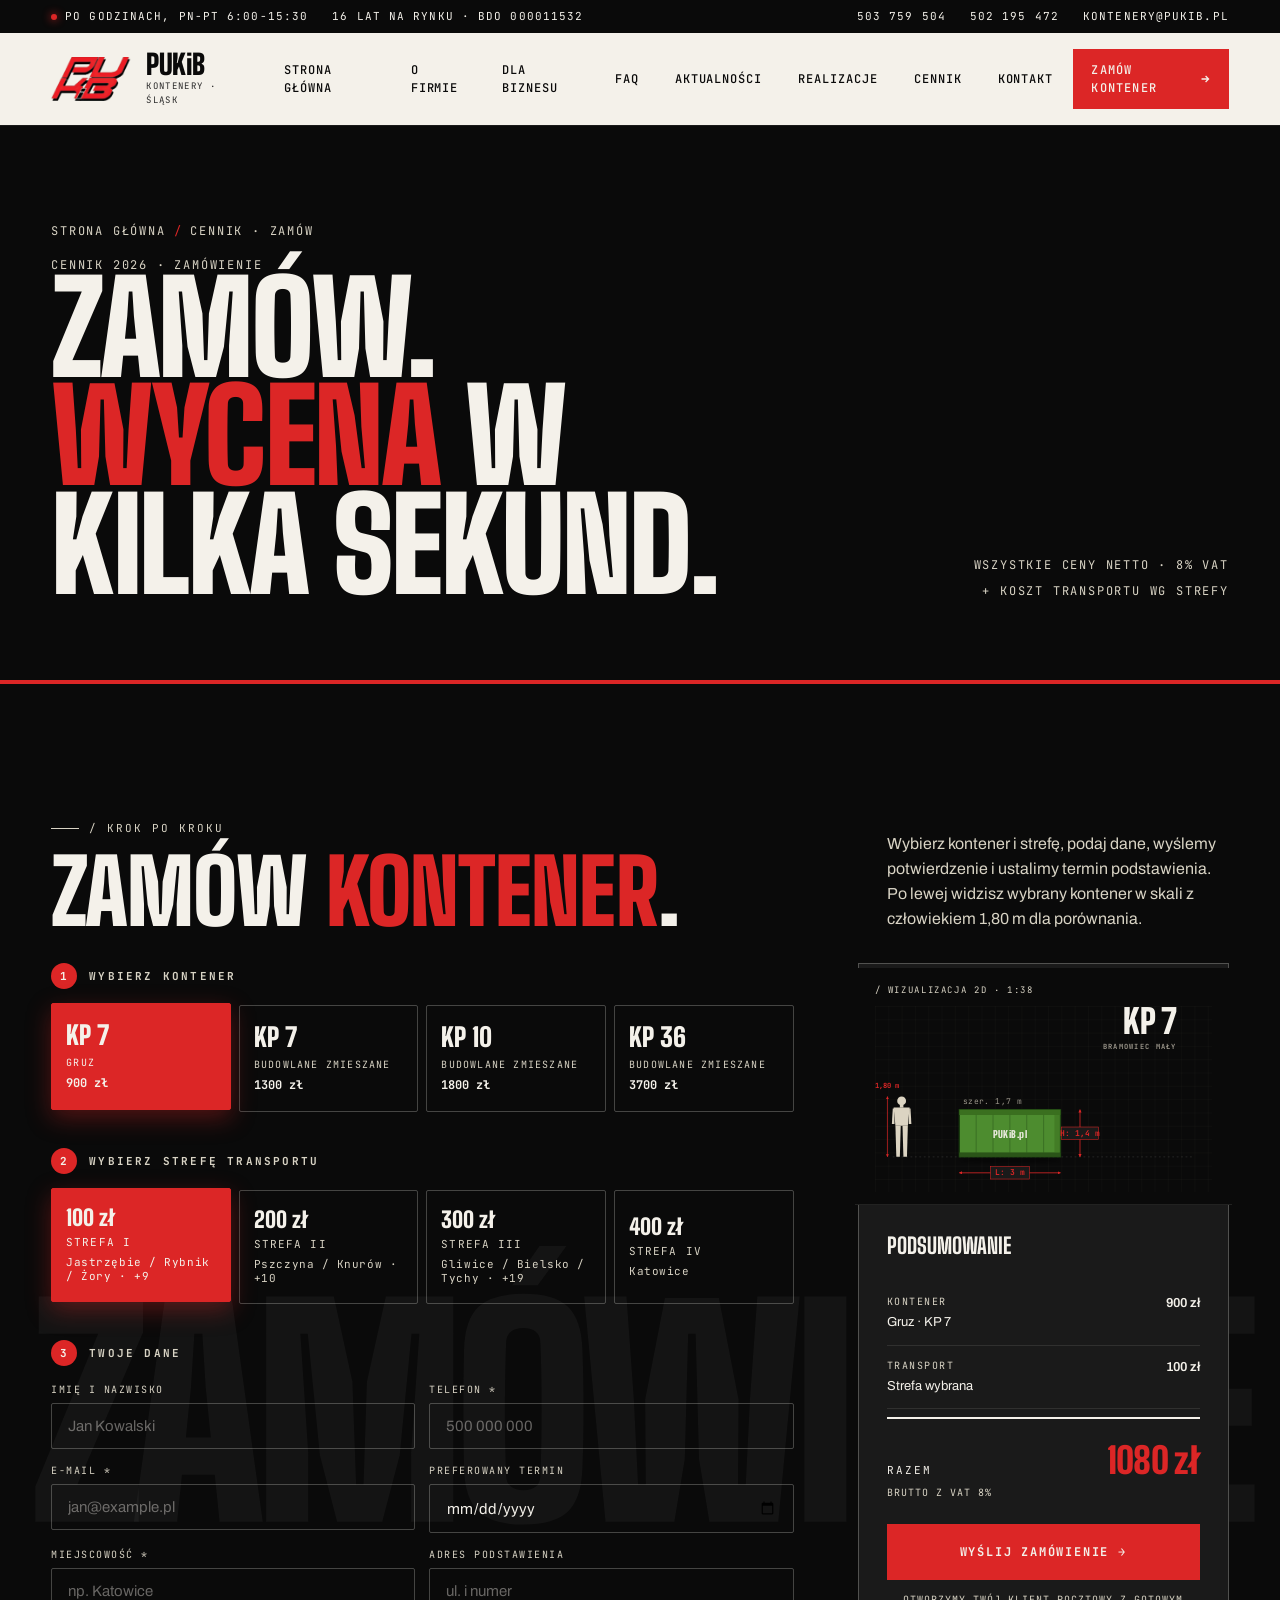
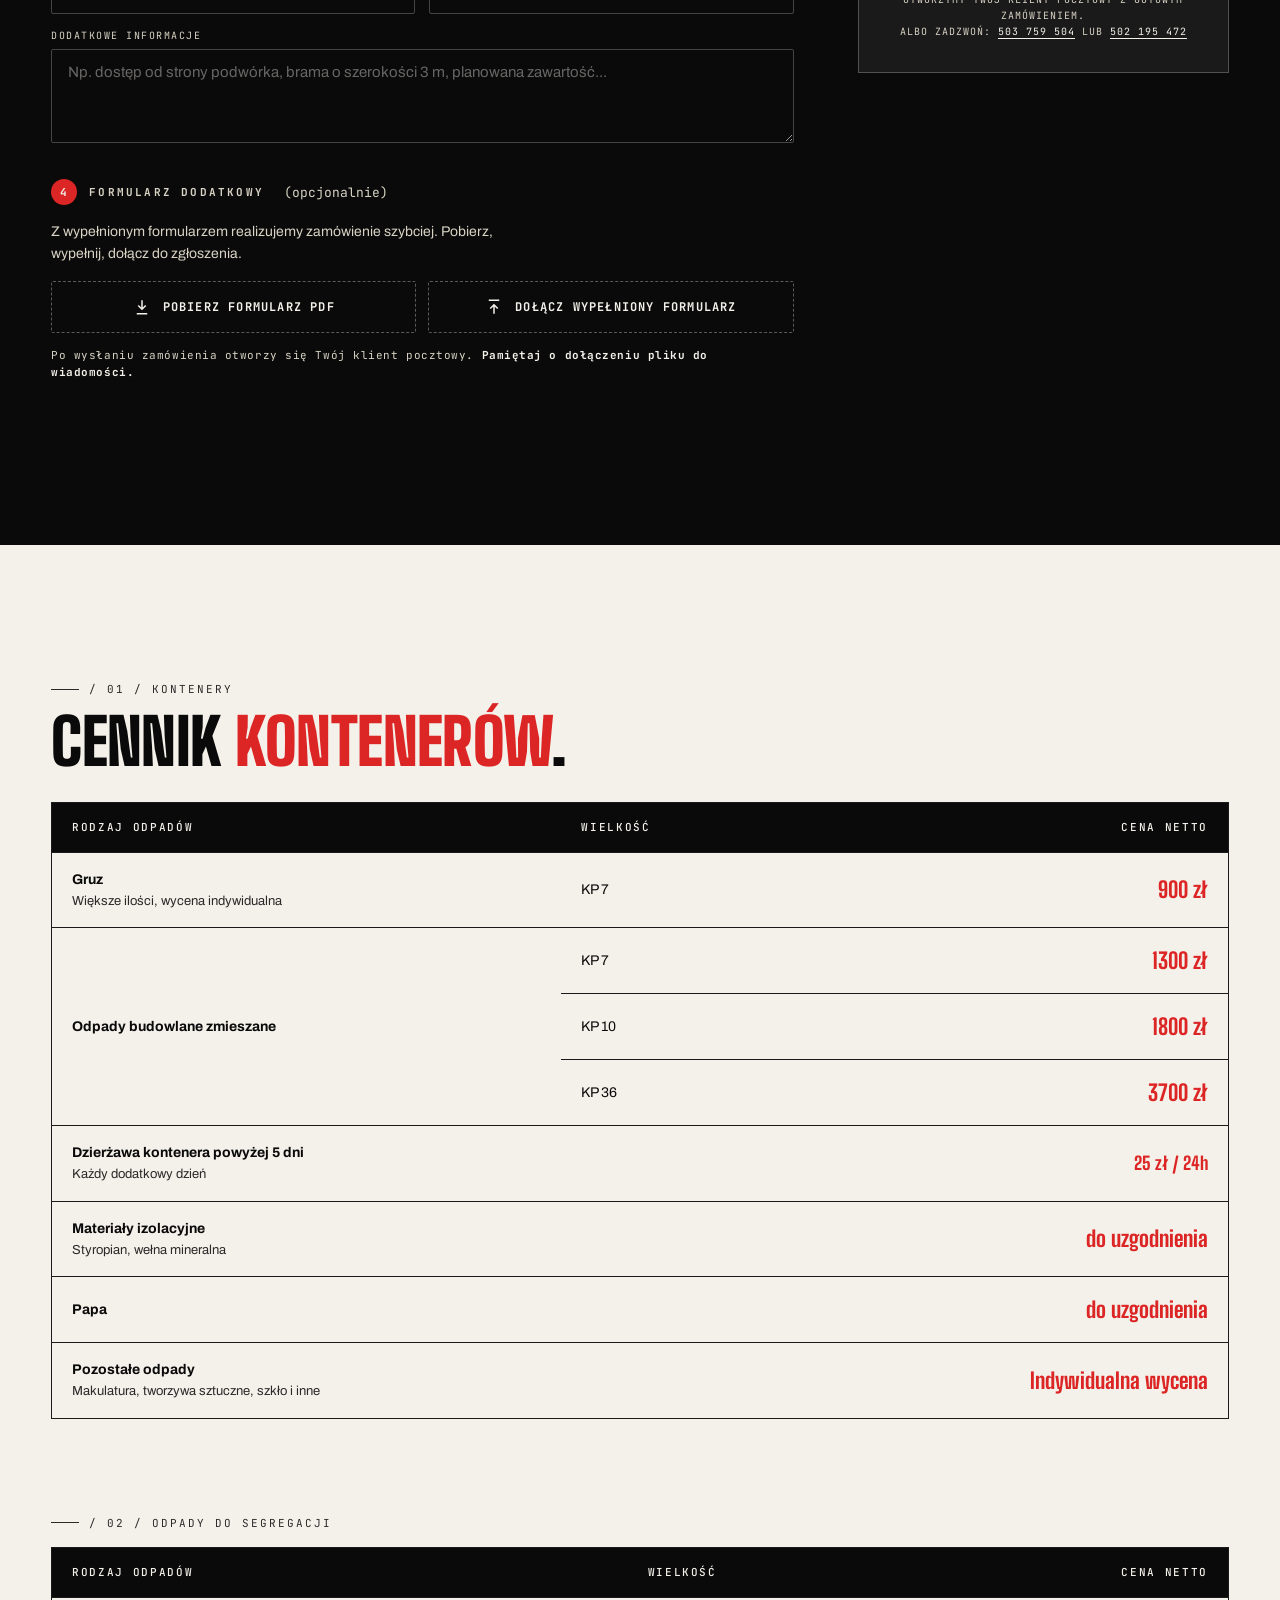
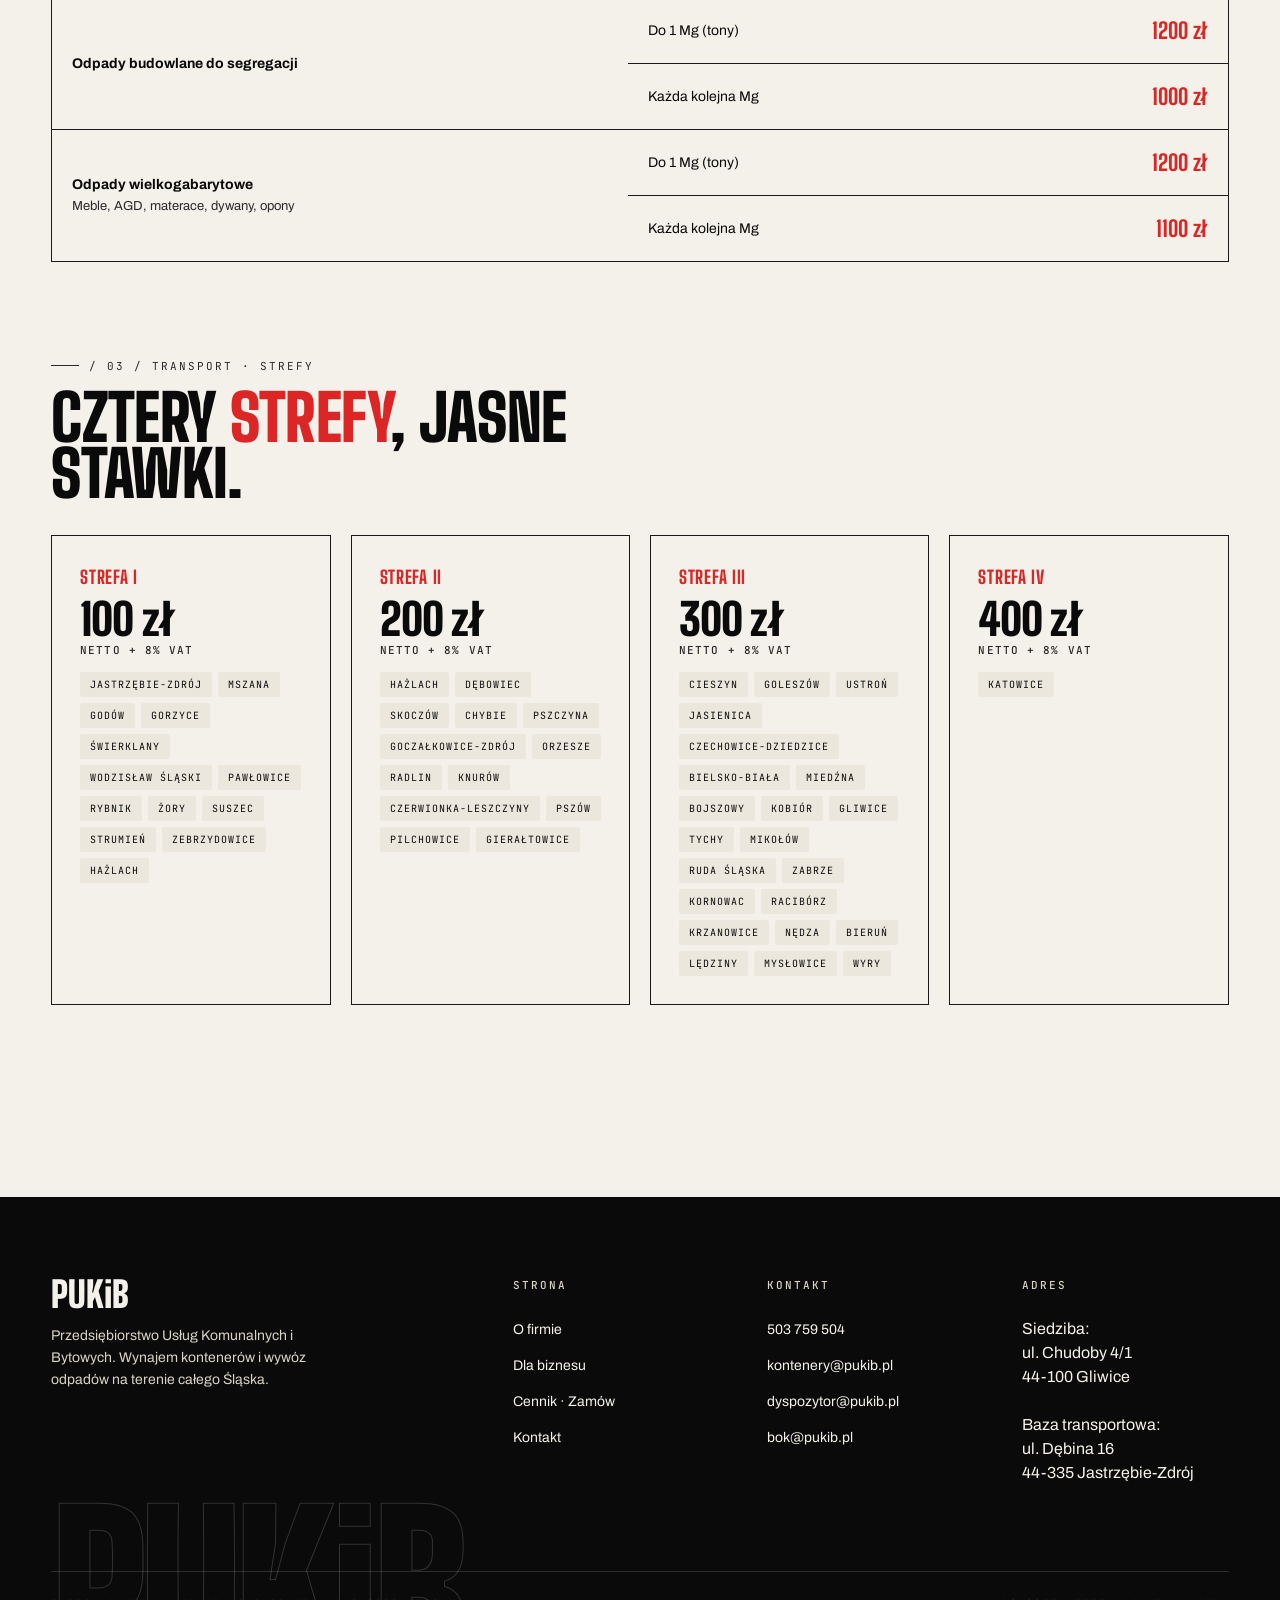
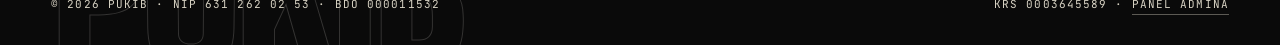
==== cennik.html @ b3e3ef40 "admin panel" ====
<!DOCTYPE html>
<html lang="pl">
<head>
  <meta charset="UTF-8">
  <meta name="viewport" content="width=device-width, initial-scale=1.0">
  <title>Cennik · Zamów kontener, PUKiB</title>
  <meta name="description" content="Aktualny cennik 2026 wynajmu kontenerów. Zamów online, wybierz rozmiar, strefę i podaj dane.">
  <link rel="preconnect" href="https://fonts.googleapis.com">
  <link rel="preconnect" href="https://fonts.gstatic.com" crossorigin>
  <link rel="stylesheet" href="css/style.css">
  <link rel="stylesheet" href="css/pages.css">
  <link rel="stylesheet" href="css/admin.css">
  <link rel="icon" type="image/png" href="assets/img/logo.png">
</head>
<body>

  <div class="topbar">
    <div class="topbar-left">
      <span><span class="topbar-dot" data-hours-dot></span><span data-hours-label>Pracujemy</span>, pn-pt 6:00-15:30</span>
      <span class="topbar-hide-mobile">16 lat na rynku · BDO 000011532</span>
    </div>
    <div class="topbar-right">
      <a href="tel:503759504" class="topbar-link">503 759 504</a>
      <a href="tel:502195472" class="topbar-link topbar-hide-mobile">502 195 472</a>
      <a href="mailto:kontenery@pukib.pl" class="topbar-link">kontenery@pukib.pl</a>
    </div>
  </div>

  <header class="header">
    <a href="index.html" class="brand">
      <img src="assets/img/logo.png" alt="" class="brand-logo">
      <div>
        <div class="brand-text">PUKiB</div>
        <div class="brand-sub">Kontenery · Śląsk</div>
      </div>
    </a>
    <button class="nav-toggle" aria-label="Menu" aria-expanded="false"><span></span></button>
    <nav class="nav">
      <a href="index.html">Strona główna</a>
      <a href="index.html#o-nas">O firmie</a>
      <a href="index.html#biznes">Dla biznesu</a>
      <a href="index.html#faq">FAQ</a>
      <a href="index.html#fb">Aktualności</a>
      <a href="index.html#realizacje">Realizacje</a>
      <a href="#cennik">Cennik</a>
      <a href="index.html#kontakt">Kontakt</a>
      <a href="#zamow" class="nav-cta">
        Zamów kontener
        <svg viewBox="0 0 24 24" fill="none" stroke="currentColor" stroke-width="2.5"><path d="M5 12h14M13 6l6 6-6 6"/></svg>
      </a>
    </nav>
  </header>

  <!-- Page hero -->
  <section class="page-hero">
    <div class="page-hero-grid">
      <div>
        <div class="page-hero-meta">
          <div class="crumb"><span><a href="index.html">Strona główna</a></span><span>Cennik · Zamów</span></div>
          <div>Cennik 2026 · Zamówienie</div>
        </div>
        <h1>Zamów. <em>Wycena</em> w kilka sekund.</h1>
      </div>
      <div class="page-hero-meta" style="text-align:right;">
        <div>Wszystkie ceny netto · 8% VAT</div>
        <div style="margin-top:8px;">+ koszt transportu wg strefy</div>
      </div>
    </div>
  </section>

  <!-- ORDER SECTION, form + animated mini visualization side-by-side -->
  <section class="section order-section" id="zamow">
    <div class="container">
      <div class="section-head" style="margin-bottom:32px;">
        <div>
          <div class="kicker" style="color: var(--paper-3); margin-bottom:16px;">/ Krok po kroku</div>
          <h2 class="display section-title">Zamów <em>kontener</em>.</h2>
        </div>
        <p class="section-intro">Wybierz kontener i strefę, podaj dane, wyślemy potwierdzenie i ustalimy termin podstawienia. Po lewej widzisz wybrany kontener w skali z człowiekiem 1,80 m dla porównania.</p>
      </div>

      <form class="order-grid" data-order-form onsubmit="return false;">
        <!-- Left column: Visualization + Form steps -->
        <div>

          <!-- Step 1 - sizes -->
          <div class="order-step">
            <h3 data-step="1">Wybierz kontener</h3>
            <div class="option-row">
              <button type="button" class="option-btn active" data-size-btn="gruz-7" data-stage-size="7">
                <div class="ob-size">KP 7</div>
                <div class="ob-name">Gruz</div>
                <div class="ob-price" data-pukib-price="gruz-7">900 zł</div>
              </button>
              <button type="button" class="option-btn" data-size-btn="mix-7" data-stage-size="7">
                <div class="ob-size">KP 7</div>
                <div class="ob-name">Budowlane zmieszane</div>
                <div class="ob-price" data-pukib-price="mix-7">1 300 zł</div>
              </button>
              <button type="button" class="option-btn" data-size-btn="mix-10" data-stage-size="10">
                <div class="ob-size">KP 10</div>
                <div class="ob-name">Budowlane zmieszane</div>
                <div class="ob-price" data-pukib-price="mix-10">1 800 zł</div>
              </button>
              <button type="button" class="option-btn" data-size-btn="mix-36" data-stage-size="36">
                <div class="ob-size">KP 36</div>
                <div class="ob-name">Budowlane zmieszane</div>
                <div class="ob-price" data-pukib-price="mix-36">3 700 zł</div>
              </button>
            </div>
          </div>

          <!-- Step 2 - zone -->
          <div class="order-step">
            <h3 data-step="2">Wybierz strefę transportu</h3>
            <div class="zone-row">
              <button type="button" class="zone-btn active" data-waste-btn="strefa1">
                <div class="zb-num" data-pukib-zone-price="strefa1">100 zł</div>
                <div class="zb-price" data-pukib-zone-name="strefa1">Strefa I</div>
                <div class="zb-cities">Jastrzębie / Rybnik / Żory · +9</div>
              </button>
              <button type="button" class="zone-btn" data-waste-btn="strefa2">
                <div class="zb-num" data-pukib-zone-price="strefa2">200 zł</div>
                <div class="zb-price" data-pukib-zone-name="strefa2">Strefa II</div>
                <div class="zb-cities">Pszczyna / Knurów · +10</div>
              </button>
              <button type="button" class="zone-btn" data-waste-btn="strefa3">
                <div class="zb-num" data-pukib-zone-price="strefa3">300 zł</div>
                <div class="zb-price" data-pukib-zone-name="strefa3">Strefa III</div>
                <div class="zb-cities">Gliwice / Bielsko / Tychy · +19</div>
              </button>
              <button type="button" class="zone-btn" data-waste-btn="strefa4">
                <div class="zb-num" data-pukib-zone-price="strefa4">400 zł</div>
                <div class="zb-price" data-pukib-zone-name="strefa4">Strefa IV</div>
                <div class="zb-cities">Katowice</div>
              </button>
            </div>
          </div>

          <!-- Step 3 - data -->
          <div class="order-step">
            <h3 data-step="3">Twoje dane</h3>
            <div class="field-row">
              <div class="field">
                <label for="f-name">Imię i nazwisko</label>
                <input id="f-name" name="name" type="text" placeholder="Jan Kowalski">
              </div>
              <div class="field">
                <label for="f-phone">Telefon *</label>
                <input id="f-phone" name="phone" type="tel" required placeholder="500 000 000">
              </div>
            </div>
            <div class="field-row">
              <div class="field">
                <label for="f-email">E-mail *</label>
                <input id="f-email" name="email" type="email" required placeholder="jan@example.pl">
              </div>
              <div class="field">
                <label for="f-date">Preferowany termin</label>
                <input id="f-date" name="date" type="date">
              </div>
            </div>
            <div class="field-row">
              <div class="field">
                <label for="f-city">Miejscowość *</label>
                <input id="f-city" name="city" type="text" required placeholder="np. Katowice">
              </div>
              <div class="field">
                <label for="f-address">Adres podstawienia</label>
                <input id="f-address" name="address" type="text" placeholder="ul. i numer">
              </div>
            </div>
            <div class="field" style="margin-top:14px;">
              <label for="f-notes">Dodatkowe informacje</label>
              <textarea id="f-notes" name="notes" rows="4" placeholder="Np. dostęp od strony podwórka, brama o szerokości 3 m, planowana zawartość..."></textarea>
            </div>
          </div>

          <!-- Step 4 - downloadable form / upload -->
          <div class="order-step">
            <h3 data-step="4">Formularz dodatkowy <span style="font-size:13px; font-weight:400; text-transform:none; letter-spacing:0; color:var(--paper-3); margin-left:8px;">(opcjonalnie)</span></h3>
            <p class="order-form-intro">Z wypełnionym formularzem realizujemy zamówienie szybciej. Pobierz, wypełnij, dołącz do zgłoszenia.</p>
            <div class="form-actions">
              <a href="assets/forms/formularz-zamowienia.pdf" download="formularz-zamowienia.pdf" class="form-download-btn" data-pukib-pdf>
                <svg width="18" height="18" viewBox="0 0 24 24" fill="none" stroke="currentColor" stroke-width="2"><path d="M12 3v12M7 10l5 5 5-5M5 21h14"/></svg>
                <span>Pobierz formularz PDF</span>
              </a>
              <label class="form-upload-btn" for="f-form-file">
                <svg width="18" height="18" viewBox="0 0 24 24" fill="none" stroke="currentColor" stroke-width="2"><path d="M12 21V9M7 14l5-5 5 5M5 3h14"/></svg>
                <span data-upload-label>Dołącz wypełniony formularz</span>
                <input id="f-form-file" name="formfile" type="file" accept=".pdf,.doc,.docx,.jpg,.jpeg,.png" data-form-file>
              </label>
            </div>
            <p class="form-upload-hint">Po wysłaniu zamówienia otworzy się Twój klient pocztowy. <strong>Pamiętaj o dołączeniu pliku do wiadomości.</strong></p>
          </div>
        </div>

        <!-- Sticky summary aside with mini 2D visualization -->
        <aside class="order-summary" data-showcase>
          <!-- 2D mini visualization (changes when size button clicked) -->
          <div class="order-viz-mini">
            <div class="order-viz-mini-label">/ Wizualizacja 2D · 1:38</div>
            <svg viewBox="0 0 380 210" class="order-viz-mini-svg" xmlns="http://www.w3.org/2000/svg">
              <defs>
                <filter id="blr" x="-50%" y="-50%" width="200%" height="200%">
                  <feGaussianBlur in="SourceGraphic" stdDeviation="2"/>
                </filter>
                <marker id="arr2" viewBox="0 0 10 10" refX="9" refY="5" markerWidth="4" markerHeight="4" orient="auto-start-reverse">
                  <path d="M 0 0 L 10 5 L 0 10 Z" fill="#dc2626"/>
                </marker>
                <pattern id="vizg2" width="15" height="15" patternUnits="userSpaceOnUse">
                  <path d="M 15 0 L 0 0 0 15" fill="none" stroke="rgba(244,241,234,0.04)" stroke-width="1"/>
                </pattern>
              </defs>
              <rect width="380" height="210" fill="url(#vizg2)"/>

              <!-- Ground baseline -->
              <line x1="20" y1="170" x2="360" y2="170" stroke="rgba(244,241,234,0.18)" stroke-dasharray="2 3" stroke-width="0.7"/>

              <!-- Reference human at x=30, foot at y=170, head top at y=102 (1.8m × 38 = 68px) -->
              <!-- Proportions: head 10px, neck 3, torso 21px, legs 35px = 68px -->
              <g class="human" transform="translate(30, 102)">
                <!-- head -->
                <circle cx="0" cy="5" r="5" fill="#dcd4c2"/>
                <!-- neck -->
                <rect x="-2" y="9.5" width="4" height="3" fill="#dcd4c2"/>
                <!-- torso (trapezoid wider at shoulders) -->
                <path d="M -9 12.5 L 9 12.5 L 7 33 L -7 33 Z" fill="#dcd4c2"/>
                <!-- left arm -->
                <path d="M -10 13.5 L -11 31 L -8 31 L -8.5 13.5 Z" fill="#dcd4c2"/>
                <!-- right arm -->
                <path d="M 10 13.5 L 11 31 L 8 31 L 8.5 13.5 Z" fill="#dcd4c2"/>
                <!-- left leg -->
                <path d="M -7 33 L -1 33 L -2 68 L -6 68 Z" fill="#dcd4c2"/>
                <!-- right leg -->
                <path d="M 1 33 L 7 33 L 6 68 L 2 68 Z" fill="#dcd4c2"/>
              </g>
              <!-- Human dimension -->
              <line x1="14" y1="102" x2="14" y2="170" stroke="#dc2626" stroke-width="0.8" marker-start="url(#arr2)" marker-end="url(#arr2)"/>
              <text x="14" y="92" font-family="JetBrains Mono, monospace" font-size="8" fill="#dc2626" text-anchor="middle" font-weight="700">1,80 m</text>

  <!-- 2D side-elevation stages, v2 -->
    <g class="stage" data-size-stage="7">
      <ellipse cx="152.0" cy="174" rx="57.0" ry="3" fill="rgba(10,10,10,0.35)" filter="url(#blr)"/>
      <rect x="95.0" y="116.8" width="114.0" height="53.2" fill="#4d8c2f" stroke="#1a3d10" stroke-width="1.5"/>
      <rect x="95.0" y="116.8" width="114.0" height="6" fill="#3a6f1f"/>
      <rect x="95.0" y="165.0" width="114.0" height="5" fill="#2a5418"/>
      <g opacity="0.4" stroke="#1a3d10" stroke-width="1">
        <line x1="114.0" y1="122.8" x2="114.0" y2="165.0"/>
        <line x1="133.0" y1="122.8" x2="133.0" y2="165.0"/>
        <line x1="152.0" y1="122.8" x2="152.0" y2="165.0"/>
        <line x1="171.0" y1="122.8" x2="171.0" y2="165.0"/>
        <line x1="190.0" y1="122.8" x2="190.0" y2="165.0"/>
      </g>
      <rect x="202.2" y="122.8" width="6.8" height="42.2" fill="#3a6f1f" opacity="0.5"/>
      <text x="152.0" y="148.4" font-family="Big Shoulders Display, Impact, sans-serif" font-weight="900" font-size="11.2" fill="rgba(245,241,234,0.92)" text-anchor="middle" letter-spacing="0.5">PUKiB.pl</text>
      <line x1="95.0" y1="188" x2="209.0" y2="188" stroke="#dc2626" stroke-width="0.9" marker-start="url(#arr2)" marker-end="url(#arr2)"/>
      <rect x="130.0" y="181" width="44" height="14" fill="#1a1a1a" stroke="#dc2626" stroke-width="0.6"/>
      <text x="152.0" y="191" font-family="JetBrains Mono, monospace" font-size="9" font-weight="700" fill="#dc2626" text-anchor="middle">L: 3 m</text>
      <line x1="231.0" y1="116.8" x2="231.0" y2="170.0" stroke="#dc2626" stroke-width="0.9" marker-start="url(#arr2)" marker-end="url(#arr2)"/>
      <rect x="210.0" y="136.4" width="42" height="14" fill="#1a1a1a" stroke="#dc2626" stroke-width="0.6"/>
      <text x="231.0" y="146.4" font-family="JetBrains Mono, monospace" font-size="9" font-weight="700" fill="#dc2626" text-anchor="middle">H: 1,4 m</text>
      <text x="99.0" y="110.8" font-family="JetBrains Mono, monospace" font-size="9" letter-spacing="0.05em" fill="#9a958a">szer. 1,7 m</text>
      <text x="340" y="32" font-family="Big Shoulders Display" font-weight="900" font-size="38" fill="#f4f1ea" text-anchor="end" letter-spacing="-0.02em">KP 7</text>
      <text x="340" y="48" font-family="JetBrains Mono" font-size="8" font-weight="700" letter-spacing="0.18em" fill="#9a958a" text-anchor="end">BRAMOWIEC MAŁY</text>
    </g>

    <g class="stage" data-size-stage="10">
      <ellipse cx="161.5" cy="174" rx="66.5" ry="3" fill="rgba(10,10,10,0.35)" filter="url(#blr)"/>
      <rect x="95.0" y="109.2" width="133.0" height="60.8" fill="#4d8c2f" stroke="#1a3d10" stroke-width="1.5"/>
      <rect x="95.0" y="109.2" width="133.0" height="6" fill="#3a6f1f"/>
      <rect x="95.0" y="165.0" width="133.0" height="5" fill="#2a5418"/>
      <g opacity="0.4" stroke="#1a3d10" stroke-width="1">
        <line x1="114.0" y1="115.2" x2="114.0" y2="165.0"/>
        <line x1="133.0" y1="115.2" x2="133.0" y2="165.0"/>
        <line x1="152.0" y1="115.2" x2="152.0" y2="165.0"/>
        <line x1="171.0" y1="115.2" x2="171.0" y2="165.0"/>
        <line x1="190.0" y1="115.2" x2="190.0" y2="165.0"/>
        <line x1="209.0" y1="115.2" x2="209.0" y2="165.0"/>
      </g>
      <rect x="220.0" y="115.2" width="8.0" height="49.8" fill="#3a6f1f" opacity="0.5"/>
      <text x="161.5" y="144.6" font-family="Big Shoulders Display, Impact, sans-serif" font-weight="900" font-size="12.8" fill="rgba(245,241,234,0.92)" text-anchor="middle" letter-spacing="0.5">PUKiB.pl</text>
      <line x1="95.0" y1="188" x2="228.0" y2="188" stroke="#dc2626" stroke-width="0.9" marker-start="url(#arr2)" marker-end="url(#arr2)"/>
      <rect x="139.5" y="181" width="44" height="14" fill="#1a1a1a" stroke="#dc2626" stroke-width="0.6"/>
      <text x="161.5" y="191" font-family="JetBrains Mono, monospace" font-size="9" font-weight="700" fill="#dc2626" text-anchor="middle">L: 3,5 m</text>
      <line x1="250.0" y1="109.2" x2="250.0" y2="170.0" stroke="#dc2626" stroke-width="0.9" marker-start="url(#arr2)" marker-end="url(#arr2)"/>
      <rect x="229.0" y="132.6" width="42" height="14" fill="#1a1a1a" stroke="#dc2626" stroke-width="0.6"/>
      <text x="250.0" y="142.6" font-family="JetBrains Mono, monospace" font-size="9" font-weight="700" fill="#dc2626" text-anchor="middle">H: 1,6 m</text>
      <text x="99.0" y="103.2" font-family="JetBrains Mono, monospace" font-size="9" letter-spacing="0.05em" fill="#9a958a">szer. 1,8 m</text>
      <text x="340" y="32" font-family="Big Shoulders Display" font-weight="900" font-size="38" fill="#f4f1ea" text-anchor="end" letter-spacing="-0.02em">KP 10</text>
      <text x="340" y="48" font-family="JetBrains Mono" font-size="8" font-weight="700" letter-spacing="0.18em" fill="#9a958a" text-anchor="end">BRAMOWIEC ŚREDNI</text>
    </g>

    <g class="stage" data-size-stage="36">
      <ellipse cx="209.0" cy="174" rx="114.0" ry="3" fill="rgba(10,10,10,0.35)" filter="url(#blr)"/>
      <rect x="95.0" y="75.0" width="228.0" height="95.0" fill="#4d8c2f" stroke="#1a3d10" stroke-width="1.5"/>
      <rect x="95.0" y="75.0" width="228.0" height="6" fill="#3a6f1f"/>
      <rect x="95.0" y="165.0" width="228.0" height="5" fill="#2a5418"/>
      <g opacity="0.4" stroke="#1a3d10" stroke-width="1">
        <line x1="117.8" y1="81.0" x2="117.8" y2="165.0"/>
        <line x1="140.6" y1="81.0" x2="140.6" y2="165.0"/>
        <line x1="163.4" y1="81.0" x2="163.4" y2="165.0"/>
        <line x1="186.2" y1="81.0" x2="186.2" y2="165.0"/>
        <line x1="209.0" y1="81.0" x2="209.0" y2="165.0"/>
        <line x1="231.8" y1="81.0" x2="231.8" y2="165.0"/>
        <line x1="254.6" y1="81.0" x2="254.6" y2="165.0"/>
        <line x1="277.4" y1="81.0" x2="277.4" y2="165.0"/>
        <line x1="300.2" y1="81.0" x2="300.2" y2="165.0"/>
      </g>
      <rect x="315.0" y="81.0" width="8.0" height="84.0" fill="#3a6f1f" opacity="0.5"/>
      <text x="209.0" y="127.5" font-family="Big Shoulders Display, Impact, sans-serif" font-weight="900" font-size="19.9" fill="rgba(245,241,234,0.92)" text-anchor="middle" letter-spacing="0.5">PUKiB.pl</text>
      <line x1="95.0" y1="188" x2="323.0" y2="188" stroke="#dc2626" stroke-width="0.9" marker-start="url(#arr2)" marker-end="url(#arr2)"/>
      <rect x="187.0" y="181" width="44" height="14" fill="#1a1a1a" stroke="#dc2626" stroke-width="0.6"/>
      <text x="209.0" y="191" font-family="JetBrains Mono, monospace" font-size="9" font-weight="700" fill="#dc2626" text-anchor="middle">L: 6 m</text>
      <line x1="345.0" y1="75.0" x2="345.0" y2="170.0" stroke="#dc2626" stroke-width="0.9" marker-start="url(#arr2)" marker-end="url(#arr2)"/>
      <rect x="324.0" y="115.5" width="42" height="14" fill="#1a1a1a" stroke="#dc2626" stroke-width="0.6"/>
      <text x="345.0" y="125.5" font-family="JetBrains Mono, monospace" font-size="9" font-weight="700" fill="#dc2626" text-anchor="middle">H: 2,5 m</text>
      <text x="99.0" y="69.0" font-family="JetBrains Mono, monospace" font-size="9" letter-spacing="0.05em" fill="#9a958a">szer. 2,4 m</text>
      <text x="340" y="32" font-family="Big Shoulders Display" font-weight="900" font-size="38" fill="#f4f1ea" text-anchor="end" letter-spacing="-0.02em">KP 36</text>
      <text x="340" y="48" font-family="JetBrains Mono" font-size="8" font-weight="700" letter-spacing="0.18em" fill="#9a958a" text-anchor="end">HAKOWIEC DUŻY</text>
    </g>


            </svg>
          </div>

          <h4>Podsumowanie</h4>
          <div class="summary-row">
            <div>
              <span class="summary-label">Kontener</span>
              <span data-summary-size>Gruz · KP 7</span>
            </div>
            <div class="summary-value" data-summary-price>900 zł</div>
          </div>
          <div class="summary-row">
            <div>
              <span class="summary-label">Transport</span>
              <span>Strefa wybrana</span>
            </div>
            <div class="summary-value" data-summary-transport>100 zł</div>
          </div>
          <div class="summary-total">
            <div>
              <span class="total-label">Razem</span>
              <span class="total-vat">brutto z VAT 8%</span>
            </div>
            <div class="total-amount" data-summary-total>1 080 zł</div>
          </div>
          <button class="summary-submit" data-submit type="submit">
            Wyślij zamówienie →
          </button>
          <p class="summary-note">Otworzymy Twój klient pocztowy z gotowym zamówieniem.<br>Albo zadzwoń: <a href="tel:503759504" style="color:var(--paper); border-bottom:1px solid var(--paper);">503 759 504</a> lub <a href="tel:502195472" style="color:var(--paper); border-bottom:1px solid var(--paper);">502 195 472</a></p>
        </aside>
      </form>
    </div>
  </section>

  <!-- Pricing tables -->
  <section class="section pricing-section" id="cennik">
    <div class="container">

      <div class="kicker" style="margin-bottom:16px;">/ 01 / Kontenery</div>
      <h2 class="display" style="font-size:clamp(36px,5vw,64px); margin-bottom:32px; max-width:18ch;">Cennik <em style="font-style:normal;color:var(--red);">kontenerów</em>.</h2>

      <table class="pricing-table">
        <thead>
          <tr>
            <th>Rodzaj odpadów</th>
            <th>Wielkość</th>
            <th style="text-align:right;">Cena netto</th>
          </tr>
        </thead>
        <tbody>
          <tr>
            <td><strong>Gruz</strong><br><span style="color:var(--ink-3); font-size:13px;">Większe ilości, wycena indywidualna</span></td>
            <td>KP 7</td>
            <td class="price-cell" data-pukib-price="gruz-7">900 zł</td>
          </tr>
          <tr>
            <td rowspan="3"><strong>Odpady budowlane zmieszane</strong></td>
            <td>KP 7</td>
            <td class="price-cell" data-pukib-price="mix-7">1 300 zł</td>
          </tr>
          <tr>
            <td>KP 10</td>
            <td class="price-cell" data-pukib-price="mix-10">1 800 zł</td>
          </tr>
          <tr>
            <td>KP 36</td>
            <td class="price-cell" data-pukib-price="mix-36">3 700 zł</td>
          </tr>
          <tr>
            <td colspan="2"><strong>Dzierżawa kontenera powyżej 5 dni</strong><br><span style="color:var(--ink-3); font-size:13px;">Każdy dodatkowy dzień</span></td>
            <td class="price-cell" style="font-size:18px;" data-pukib-price="rent-daily" data-pukib-suffix=" / 24h">25 zł / 24h</td>
          </tr>
          <tr>
            <td colspan="2"><strong>Materiały izolacyjne</strong><br><span style="color:var(--ink-3); font-size:13px;">Styropian, wełna mineralna</span></td>
            <td class="price-cell" data-pukib-price="materialy-izolacyjne">do uzgodnienia</td>
          </tr>
          <tr>
            <td colspan="2"><strong>Papa</strong></td>
            <td class="price-cell" data-pukib-price="papa">do uzgodnienia</td>
          </tr>
          <tr>
            <td colspan="2"><strong>Pozostałe odpady</strong><br><span style="color:var(--ink-3); font-size:13px;">Makulatura, tworzywa sztuczne, szkło i inne</span></td>
            <td class="price-cell" data-pukib-price="pozostale">Indywidualna wycena</td>
          </tr>
        </tbody>
      </table>

      <div class="kicker" style="margin-bottom:16px; margin-top:64px;">/ 02 / Odpady do segregacji</div>
      <table class="pricing-table">
        <thead>
          <tr>
            <th>Rodzaj odpadów</th>
            <th>Wielkość</th>
            <th style="text-align:right;">Cena netto</th>
          </tr>
        </thead>
        <tbody>
          <tr>
            <td rowspan="2"><strong>Odpady budowlane do segregacji</strong></td>
            <td>Do 1 Mg (tony)</td>
            <td class="price-cell" data-pukib-price="budowlane-segregacja-1">1 200 zł</td>
          </tr>
          <tr>
            <td>Każda kolejna Mg</td>
            <td class="price-cell" data-pukib-price="budowlane-segregacja-n">1 000 zł</td>
          </tr>
          <tr>
            <td rowspan="2"><strong>Odpady wielkogabarytowe</strong><br><span style="color:var(--ink-3); font-size:13px;">Meble, AGD, materace, dywany, opony</span></td>
            <td>Do 1 Mg (tony)</td>
            <td class="price-cell" data-pukib-price="wielkogabarytowe-1">1 200 zł</td>
          </tr>
          <tr>
            <td>Każda kolejna Mg</td>
            <td class="price-cell" data-pukib-price="wielkogabarytowe-n">1 100 zł</td>
          </tr>
        </tbody>
      </table>

      <div class="kicker" style="margin-bottom:16px; margin-top:64px;">/ 03 / Transport · Strefy</div>
      <h2 class="display" style="font-size:clamp(36px,5vw,64px); margin-bottom:32px; max-width:18ch;">Cztery <em style="font-style:normal;color:var(--red);">strefy</em>, jasne stawki.</h2>

      <div class="zones-grid">
        <div class="zone-card">
          <div class="zone-num" data-pukib-zone-name="strefa1">STREFA I</div>
          <div class="zone-price"><span data-pukib-zone-price="strefa1">100 zł</span><small>netto + 8% VAT</small></div>
          <div class="zone-cities" data-pukib-zone-cities="strefa1">
            <span>Jastrzębie-Zdrój</span><span>Mszana</span><span>Godów</span><span>Gorzyce</span><span>Świerklany</span><span>Wodzisław Śląski</span><span>Pawłowice</span><span>Rybnik</span><span>Żory</span><span>Suszec</span><span>Strumień</span><span>Zebrzydowice</span><span>Hażlach</span>
          </div>
        </div>
        <div class="zone-card">
          <div class="zone-num" data-pukib-zone-name="strefa2">STREFA II</div>
          <div class="zone-price"><span data-pukib-zone-price="strefa2">200 zł</span><small>netto + 8% VAT</small></div>
          <div class="zone-cities" data-pukib-zone-cities="strefa2">
            <span>Hażlach</span><span>Dębowiec</span><span>Skoczów</span><span>Chybie</span><span>Pszczyna</span><span>Goczałkowice-Zdrój</span><span>Orzesze</span><span>Radlin</span><span>Knurów</span><span>Czerwionka-Leszczyny</span><span>Pszów</span><span>Pilchowice</span><span>Gierałtowice</span>
          </div>
        </div>
        <div class="zone-card">
          <div class="zone-num" data-pukib-zone-name="strefa3">STREFA III</div>
          <div class="zone-price"><span data-pukib-zone-price="strefa3">300 zł</span><small>netto + 8% VAT</small></div>
          <div class="zone-cities" data-pukib-zone-cities="strefa3">
            <span>Cieszyn</span><span>Goleszów</span><span>Ustroń</span><span>Jasienica</span><span>Czechowice-Dziedzice</span><span>Bielsko-Biała</span><span>Miedźna</span><span>Bojszowy</span><span>Kobiór</span><span>Gliwice</span><span>Tychy</span><span>Mikołów</span><span>Ruda Śląska</span><span>Zabrze</span><span>Kornowac</span><span>Racibórz</span><span>Krzanowice</span><span>Nędza</span><span>Bieruń</span><span>Lędziny</span><span>Mysłowice</span><span>Wyry</span>
          </div>
        </div>
        <div class="zone-card">
          <div class="zone-num" data-pukib-zone-name="strefa4">STREFA IV</div>
          <div class="zone-price"><span data-pukib-zone-price="strefa4">400 zł</span><small>netto + 8% VAT</small></div>
          <div class="zone-cities" data-pukib-zone-cities="strefa4">
            <span>Katowice</span>
          </div>
        </div>
      </div>

    </div>
  </section>

  <!-- Footer -->
  <footer class="footer">
    <div class="container">
      <div class="footer-grid">
        <div class="footer-col">
          <div class="footer-brand-line">PUKiB</div>
          <p class="footer-brand-text">Przedsiębiorstwo Usług Komunalnych i Bytowych. Wynajem kontenerów i wywóz odpadów na terenie całego Śląska.</p>
        </div>
        <div class="footer-col">
          <h4>Strona</h4>
          <ul>
            <li><a href="index.html#o-nas">O firmie</a></li>
            <li><a href="index.html#biznes">Dla biznesu</a></li>
            <li><a href="cennik.html">Cennik · Zamów</a></li>
            <li><a href="index.html#kontakt">Kontakt</a></li>
          </ul>
        </div>
        <div class="footer-col">
          <h4>Kontakt</h4>
          <ul>
            <li><a href="tel:503759504">503 759 504</a></li>
            <li><a href="mailto:kontenery@pukib.pl">kontenery@pukib.pl</a></li>
            <li><a href="mailto:dyspozytor@pukib.pl">dyspozytor@pukib.pl</a></li>
            <li><a href="mailto:bok@pukib.pl">bok@pukib.pl</a></li>
          </ul>
        </div>
        <div class="footer-col">
          <h4>Adres</h4>
          <ul>
            <li>Siedziba:<br>ul. Chudoby 4/1<br>44-100 Gliwice</li>
            <li style="margin-top:12px;">Baza transportowa:<br>ul. Dębina 16<br>44-335 Jastrzębie-Zdrój</li>
          </ul>
        </div>
      </div>
      <div class="footer-mega" aria-hidden="true">PUKiB</div>
      <div class="footer-bottom">
        <span>© <span id="year">2026</span> PUKiB · NIP 631 262 02 53 · BDO 000011532</span>
        <span>KRS 0003645589 · <button type="button" class="admin-trigger" data-admin-trigger>Panel admina</button></span>
      </div>
    </div>
  </footer>

  <script src="js/admin.js"></script>
  <script src="js/main.js"></script>
  <script>document.getElementById('year').textContent = new Date().getFullYear();</script>
</body>
</html>
---- css/style.css ----
/* =========================================================
   PUKiB, Industrial editorial design system
   ========================================================= */

@import url('https://fonts.googleapis.com/css2?family=Big+Shoulders+Display:wght@400;600;800;900&family=Archivo:wght@400;500;600;700;900&family=JetBrains+Mono:wght@400;500;700&display=swap');

:root {
  /* Brand */
  --red: #dc2626;
  --red-deep: #991b1b;
  --red-glow: rgba(220, 38, 38, 0.35);

  /* Neutrals */
  --ink: #0a0a0a;
  --ink-2: #1a1a1a;
  --ink-3: #2a2a2a;
  --paper: #f4f1ea;
  --paper-2: #ebe7dc;
  --paper-3: #d8d3c4;
  --line: #1a1a1a;
  --line-soft: rgba(10, 10, 10, 0.12);

  /* Accent, green from the actual containers */
  --green: #4d8c2f;

  /* Type */
  --font-display: 'Big Shoulders Display', 'Impact', sans-serif;
  --font-body: 'Archivo', system-ui, sans-serif;
  --font-mono: 'JetBrains Mono', 'Courier New', monospace;

  /* Layout */
  --max-w: 1440px;
  --pad-x: clamp(20px, 4vw, 64px);
  --radius: 2px;
}

* { box-sizing: border-box; margin: 0; padding: 0; }

html { scroll-behavior: smooth; -webkit-text-size-adjust: 100%; }

body {
  font-family: var(--font-body);
  background: var(--paper);
  color: var(--ink);
  line-height: 1.5;
  font-weight: 400;
  overflow-x: hidden;
  -webkit-font-smoothing: antialiased;
  -moz-osx-font-smoothing: grayscale;
}

img, video { max-width: 100%; display: block; }

a { color: inherit; text-decoration: none; }

button { font-family: inherit; cursor: pointer; border: none; background: none; }

::selection { background: var(--red); color: var(--paper); }

/* =========================================================
   Typography utilities
   ========================================================= */

.display {
  font-family: var(--font-display);
  font-weight: 900;
  line-height: 0.88;
  letter-spacing: -0.01em;
  text-transform: uppercase;
}

.mono {
  font-family: var(--font-mono);
  font-weight: 500;
  letter-spacing: 0.02em;
}

.kicker {
  font-family: var(--font-mono);
  font-size: 11px;
  text-transform: uppercase;
  letter-spacing: 0.18em;
  color: var(--ink-3);
  display: inline-flex;
  align-items: center;
  gap: 10px;
}

.kicker::before {
  content: '';
  width: 28px;
  height: 1px;
  background: currentColor;
}

.kicker.no-line::before { display: none; }

/* =========================================================
   Topbar, technical industrial info bar
   ========================================================= */

.topbar {
  background: var(--ink);
  color: var(--paper);
  font-family: var(--font-mono);
  font-size: 11px;
  letter-spacing: 0.1em;
  text-transform: uppercase;
  padding: 8px var(--pad-x);
  display: flex;
  justify-content: space-between;
  align-items: center;
  position: relative;
  z-index: 50;
  overflow: hidden;
}

.topbar-left, .topbar-right {
  display: flex;
  gap: 24px;
  align-items: center;
}

.topbar-dot {
  width: 6px;
  height: 6px;
  background: #2eea7e;
  border-radius: 50%;
  display: inline-block;
  margin-right: 8px;
  box-shadow: 0 0 8px #2eea7e;
  animation: pulse 2s infinite;
  transition: background 0.3s, box-shadow 0.3s;
}

.topbar-dot.off-hours {
  background: var(--red);
  box-shadow: 0 0 8px var(--red);
}

.topbar-link {
  color: var(--paper);
  transition: color 0.2s;
}

.topbar-link:hover {
  color: var(--red);
}

@keyframes pulse {
  0%, 100% { opacity: 1; }
  50% { opacity: 0.4; }
}

@media (max-width: 800px) {
  .topbar-hide-mobile { display: none; }
  .topbar { font-size: 10px; gap: 12px; }
}

/* =========================================================
   Header / Navigation
   ========================================================= */

.header {
  position: sticky;
  top: 0;
  z-index: 40;
  background: var(--paper);
  border-bottom: 1px solid var(--line);
  padding: 16px var(--pad-x);
  display: flex;
  align-items: center;
  justify-content: space-between;
  gap: 24px;
}

.brand {
  display: flex;
  align-items: center;
  gap: 14px;
}

.brand-logo {
  height: 44px;
  width: auto;
}

.brand-text {
  font-family: var(--font-display);
  font-weight: 900;
  font-size: 28px;
  letter-spacing: -0.02em;
  line-height: 1;
  color: var(--ink);
}

.brand-sub {
  font-family: var(--font-mono);
  font-size: 9px;
  letter-spacing: 0.15em;
  color: var(--ink-3);
  text-transform: uppercase;
  margin-top: 2px;
}

.nav {
  display: flex;
  gap: 4px;
  align-items: center;
}

.nav a {
  font-family: var(--font-mono);
  font-size: 12px;
  font-weight: 500;
  letter-spacing: 0.08em;
  text-transform: uppercase;
  padding: 10px 16px;
  position: relative;
  transition: background 0.2s, color 0.2s;
}

.nav a:not(.nav-cta):hover {
  background: var(--ink);
  color: var(--paper);
}

.nav a.active:not(.nav-cta) {
  background: var(--ink);
  color: var(--paper);
}

.nav-cta {
  background: var(--red);
  color: var(--paper) !important;
  padding: 12px 18px !important;
  font-weight: 700;
  letter-spacing: 0.1em !important;
  display: inline-flex;
  align-items: center;
  gap: 8px;
  transition: background 0.2s, transform 0.2s;
}

.nav-cta:hover { background: var(--red-deep); transform: translateY(-1px); color: var(--paper) !important; }

.nav-cta svg { width: 14px; height: 14px; }

.nav-toggle {
  display: none;
  width: 44px;
  height: 44px;
  align-items: center;
  justify-content: center;
}

.nav-toggle span {
  position: relative;
  display: block;
  width: 24px;
  height: 2px;
  background: var(--ink);
}

.nav-toggle span::before, .nav-toggle span::after {
  content: '';
  position: absolute;
  left: 0;
  width: 24px;
  height: 2px;
  background: var(--ink);
  transition: transform 0.3s;
}

.nav-toggle span::before { top: -7px; }
.nav-toggle span::after { top: 7px; }

.nav-toggle.open span { background: transparent; }
.nav-toggle.open span::before { transform: rotate(45deg) translate(5px, 5px); }
.nav-toggle.open span::after { transform: rotate(-45deg) translate(5px, -5px); }

@media (max-width: 1100px) {
  .nav { display: none; }
  .nav-toggle { display: flex; }
  .nav.open {
    display: flex;
    position: fixed;
    inset: 96px 0 0 0;
    background: var(--paper);
    flex-direction: column;
    align-items: stretch;
    padding: 24px var(--pad-x);
    gap: 0;
    border-top: 1px solid var(--line);
    z-index: 35;
  }
  .nav.open a {
    padding: 18px 0 !important;
    border-bottom: 1px solid var(--line-soft);
    font-size: 14px;
    letter-spacing: 0.1em;
  }
  .nav.open a.active::after { display: none; }
  .nav.open .nav-cta {
    margin-top: 16px;
    justify-content: center;
    padding: 18px !important;
    border-bottom: none !important;
  }
}

/* =========================================================
   Buttons
   ========================================================= */

.btn {
  display: inline-flex;
  align-items: center;
  gap: 12px;
  font-family: var(--font-mono);
  font-size: 12px;
  font-weight: 700;
  letter-spacing: 0.12em;
  text-transform: uppercase;
  padding: 18px 26px;
  border-radius: var(--radius);
  transition: all 0.2s;
  border: 1px solid transparent;
  cursor: pointer;
}

.btn-primary {
  background: var(--red);
  color: var(--paper);
}

.btn-primary:hover {
  background: var(--red-deep);
  transform: translateY(-2px);
  box-shadow: 0 12px 30px var(--red-glow);
}

.btn-ghost {
  background: transparent;
  color: var(--paper);
  border-color: rgba(244, 241, 234, 0.3);
}

.btn-ghost:hover {
  border-color: var(--paper);
  background: rgba(244, 241, 234, 0.06);
}

.btn-dark {
  background: var(--ink);
  color: var(--paper);
}

.btn-dark:hover {
  background: var(--ink-3);
  transform: translateY(-2px);
}

.btn .arrow {
  width: 14px;
  height: 14px;
  transition: transform 0.2s;
}

.btn:hover .arrow { transform: translateX(4px); }

/* =========================================================
   Section primitives
   ========================================================= */

.section {
  padding: clamp(64px, 10vw, 140px) var(--pad-x);
  position: relative;
}

.section-dark {
  background: var(--ink);
  color: var(--paper);
}

.section-dark .kicker { color: var(--paper-3); }

.section-head {
  display: flex;
  align-items: flex-end;
  justify-content: space-between;
  gap: 32px;
  flex-wrap: wrap;
  margin-bottom: 64px;
}

.section-head .kicker {
  margin-bottom: 24px;
}

.section-title {
  font-family: var(--font-display);
  font-weight: 900;
  font-size: clamp(48px, 7vw, 110px);
  line-height: 0.88;
  letter-spacing: -0.01em;
  text-transform: uppercase;
  max-width: 16ch;
}

.section-title em {
  font-style: normal;
  color: var(--red);
}

.section-intro {
  max-width: 38ch;
  font-size: 16px;
  color: var(--ink-3);
  line-height: 1.55;
}

.section-dark .section-intro { color: var(--paper-3); }

.container {
  max-width: var(--max-w);
  margin: 0 auto;
}

/* =========================================================
   Footer
   ========================================================= */

.footer {
  background: var(--ink);
  color: var(--paper);
  padding: 80px var(--pad-x) 32px;
  position: relative;
  overflow: hidden;
}

.footer-mega {
  font-family: var(--font-display);
  font-weight: 900;
  font-size: clamp(80px, 16vw, 240px);
  line-height: 0.85;
  letter-spacing: -0.03em;
  color: transparent;
  -webkit-text-stroke: 1px rgba(244, 241, 234, 0.18);
  position: absolute;
  bottom: -30px;
  left: var(--pad-x);
  pointer-events: none;
  user-select: none;
}

.footer-grid {
  display: grid;
  grid-template-columns: 2fr 1fr 1fr 1fr;
  gap: 48px;
  position: relative;
  z-index: 2;
  margin-bottom: 80px;
}

@media (max-width: 900px) {
  .footer-grid { grid-template-columns: 1fr 1fr; gap: 40px; }
}

@media (max-width: 560px) {
  .footer-grid { grid-template-columns: 1fr; gap: 32px; }
}

.footer-col h4 {
  font-family: var(--font-mono);
  font-size: 11px;
  letter-spacing: 0.18em;
  text-transform: uppercase;
  color: var(--paper-3);
  margin-bottom: 18px;
  font-weight: 500;
}

.footer-col ul { list-style: none; }
.footer-col li { padding: 6px 0; }
.footer-col a { font-size: 14px; transition: color 0.2s; }
.footer-col a:hover { color: var(--red); }

.footer-brand-line {
  font-family: var(--font-display);
  font-size: 36px;
  font-weight: 900;
  line-height: 1;
  margin-bottom: 12px;
}

.footer-brand-text {
  font-size: 14px;
  color: var(--paper-3);
  max-width: 32ch;
  line-height: 1.6;
}

.footer-bottom {
  border-top: 1px solid rgba(244, 241, 234, 0.15);
  padding-top: 24px;
  display: flex;
  justify-content: space-between;
  flex-wrap: wrap;
  gap: 16px;
  font-family: var(--font-mono);
  font-size: 11px;
  letter-spacing: 0.1em;
  color: var(--paper-3);
  position: relative;
  z-index: 2;
  text-transform: uppercase;
}

/* =========================================================
   Animations / utilities
   ========================================================= */

.reveal {
  opacity: 0;
  transform: translateY(24px);
  transition: opacity 0.9s cubic-bezier(.2,.7,.2,1), transform 0.9s cubic-bezier(.2,.7,.2,1);
}

.reveal.in {
  opacity: 1;
  transform: translateY(0);
}

.reveal-stagger > * {
  opacity: 0;
  transform: translateY(24px);
  transition: opacity 0.7s ease, transform 0.7s ease;
}

.reveal-stagger.in > * {
  opacity: 1;
  transform: translateY(0);
}

.reveal-stagger.in > *:nth-child(1) { transition-delay: 0s; }
.reveal-stagger.in > *:nth-child(2) { transition-delay: 0.08s; }
.reveal-stagger.in > *:nth-child(3) { transition-delay: 0.16s; }
.reveal-stagger.in > *:nth-child(4) { transition-delay: 0.24s; }
.reveal-stagger.in > *:nth-child(5) { transition-delay: 0.32s; }
.reveal-stagger.in > *:nth-child(6) { transition-delay: 0.4s; }
.reveal-stagger.in > *:nth-child(7) { transition-delay: 0.48s; }
.reveal-stagger.in > *:nth-child(8) { transition-delay: 0.56s; }

/* Marquee */
.marquee {
  overflow: hidden;
  width: 100%;
  position: relative;
}

.marquee-track {
  display: flex;
  gap: 60px;
  width: max-content;
  animation: marquee 50s linear infinite;
  white-space: nowrap;
}

@keyframes marquee {
  to { transform: translateX(-50%); }
}

.marquee-item {
  font-family: var(--font-display);
  font-weight: 800;
  font-size: clamp(40px, 7vw, 90px);
  text-transform: uppercase;
  letter-spacing: -0.01em;
  display: inline-flex;
  align-items: center;
  gap: 60px;
}

.marquee-item::after {
  content: '';
  width: 18px;
  height: 18px;
  background: var(--red);
  border-radius: 50%;
}

/* Hide visually but keep accessible */
.sr-only {
  position: absolute;
  width: 1px;
  height: 1px;
  padding: 0;
  margin: -1px;
  overflow: hidden;
  clip: rect(0,0,0,0);
  white-space: nowrap;
  border: 0;
}

/* Generic page hero (smaller than the home one) */
.page-hero {
  background: var(--ink);
  color: var(--paper);
  padding: 96px var(--pad-x) 80px;
  position: relative;
  overflow: hidden;
  border-bottom: 4px solid var(--red);
}

.page-hero-grid {
  display: grid;
  grid-template-columns: 2fr 1fr;
  gap: 64px;
  align-items: end;
  max-width: var(--max-w);
  margin: 0 auto;
  position: relative;
  z-index: 2;
}

@media (max-width: 800px) {
  .page-hero-grid { grid-template-columns: 1fr; gap: 32px; }
}

.page-hero h1 {
  font-family: var(--font-display);
  font-weight: 900;
  font-size: clamp(56px, 10vw, 150px);
  line-height: 0.85;
  text-transform: uppercase;
  letter-spacing: -0.02em;
}

.page-hero h1 em {
  font-style: normal;
  color: var(--red);
}

.page-hero-meta {
  font-family: var(--font-mono);
  font-size: 12px;
  letter-spacing: 0.15em;
  text-transform: uppercase;
  color: var(--paper-3);
}

.page-hero-meta .crumb {
  display: flex;
  gap: 8px;
  margin-bottom: 16px;
}

.page-hero-meta .crumb span:not(:last-child)::after {
  content: '/';
  margin-left: 8px;
  color: var(--red);
}

.page-hero-decoration {
  position: absolute;
  inset: 0;
  background-image:
    linear-gradient(rgba(244,241,234,0.04) 1px, transparent 1px),
    linear-gradient(90deg, rgba(244,241,234,0.04) 1px, transparent 1px);
  background-size: 80px 80px;
  pointer-events: none;
}
---- css/pages.css ----
/* =========================================================
   PAGES, shared inner-page styles
   ========================================================= */

/* ---------- Cennik / Pricing tables ---------- */
.pricing-section { background: var(--paper); }

.pricing-grid {
  display: grid;
  grid-template-columns: 1fr 1fr;
  gap: 0;
  border: 1px solid var(--line);
  margin-bottom: 64px;
}

@media (max-width: 800px) { .pricing-grid { grid-template-columns: 1fr; } }

.pricing-cell {
  padding: 36px 32px;
  border-right: 1px solid var(--line);
  border-bottom: 1px solid var(--line);
  background: var(--paper);
  position: relative;
}

.pricing-cell:nth-child(2n) { border-right: none; }

@media (max-width: 800px) {
  .pricing-cell { border-right: none !important; }
}

.pricing-cell .label {
  font-family: var(--font-mono);
  font-size: 11px;
  letter-spacing: 0.18em;
  text-transform: uppercase;
  color: var(--ink-3);
  margin-bottom: 12px;
}

.pricing-cell h3 {
  font-family: var(--font-display);
  font-weight: 800;
  font-size: 32px;
  text-transform: uppercase;
  margin-bottom: 8px;
  letter-spacing: -0.01em;
  line-height: 1;
}

.pricing-cell .desc {
  font-size: 14px;
  color: var(--ink-3);
  line-height: 1.5;
  max-width: 38ch;
  margin-bottom: 24px;
}

.pricing-cell .pr {
  font-family: var(--font-display);
  font-weight: 900;
  font-size: 56px;
  line-height: 1;
  color: var(--red);
  letter-spacing: -0.02em;
}

.pricing-cell .pr-meta {
  font-family: var(--font-mono);
  font-size: 11px;
  letter-spacing: 0.1em;
  text-transform: uppercase;
  color: var(--ink-3);
  margin-top: 6px;
}

.pricing-table {
  width: 100%;
  border-collapse: collapse;
  border: 1px solid var(--line);
  margin-bottom: 32px;
  background: var(--paper);
}

.pricing-table thead {
  background: var(--ink);
  color: var(--paper);
}

.pricing-table th, .pricing-table td {
  padding: 16px 20px;
  text-align: left;
  border-bottom: 1px solid var(--line);
  font-size: 14px;
}

.pricing-table th {
  font-family: var(--font-mono);
  font-size: 11px;
  letter-spacing: 0.15em;
  text-transform: uppercase;
  font-weight: 500;
}

.pricing-table tbody tr:hover { background: var(--paper-2); }

.pricing-table .price-cell {
  font-family: var(--font-display);
  font-weight: 800;
  font-size: 22px;
  color: var(--red);
  text-align: right;
}

.zone-card {
  border: 1px solid var(--line);
  padding: 28px;
  background: var(--paper);
}

.zone-card .zone-num {
  font-family: var(--font-display);
  font-weight: 800;
  font-size: 18px;
  color: var(--red);
  margin-bottom: 6px;
  letter-spacing: 0.04em;
}

.zone-card .zone-price {
  font-family: var(--font-display);
  font-weight: 900;
  font-size: 44px;
  line-height: 1;
  margin-bottom: 16px;
  letter-spacing: -0.02em;
}

.zone-card .zone-price small {
  font-family: var(--font-mono);
  font-size: 11px;
  letter-spacing: 0.1em;
  font-weight: 500;
  display: block;
  text-transform: uppercase;
  color: var(--ink-3);
  margin-top: 4px;
}

.zone-card .zone-cities {
  display: flex;
  flex-wrap: wrap;
  gap: 6px;
}

.zone-card .zone-cities span {
  font-family: var(--font-mono);
  font-size: 10px;
  letter-spacing: 0.1em;
  text-transform: uppercase;
  padding: 5px 10px;
  background: var(--paper-2);
  border-radius: var(--radius);
}

.zones-grid {
  display: grid;
  grid-template-columns: repeat(4, 1fr);
  gap: 20px;
  margin-bottom: 64px;
}

@media (max-width: 1100px) { .zones-grid { grid-template-columns: repeat(2, 1fr); } }
@media (max-width: 600px) { .zones-grid { grid-template-columns: 1fr; } }

/* ---------- Order form ---------- */
.order-section { background: var(--ink); color: var(--paper); position: relative; overflow: hidden; }

.order-section .section-intro { color: var(--paper-3); }

.order-section::before {
  content: 'ZAMÓWIENIE';
  position: absolute;
  font-family: var(--font-display);
  font-weight: 900;
  font-size: clamp(120px, 22vw, 320px);
  color: rgba(244,241,234,0.04);
  top: 50%;
  left: 50%;
  transform: translate(-50%, -50%);
  letter-spacing: -0.04em;
  pointer-events: none;
  user-select: none;
  white-space: nowrap;
}

.order-grid {
  display: grid;
  grid-template-columns: 2fr 1fr;
  gap: 64px;
  align-items: start;
  position: relative;
  z-index: 2;
}

@media (max-width: 900px) { .order-grid { grid-template-columns: 1fr; } }

.order-step {
  margin-bottom: 36px;
}

.order-step h3 {
  font-family: var(--font-mono);
  font-size: 11px;
  letter-spacing: 0.2em;
  text-transform: uppercase;
  color: var(--paper-3);
  margin-bottom: 16px;
  display: flex;
  align-items: center;
  gap: 12px;
}

.order-step h3::before {
  content: attr(data-step);
  display: inline-flex;
  align-items: center;
  justify-content: center;
  width: 26px;
  height: 26px;
  background: var(--red);
  color: var(--paper);
  border-radius: 50%;
  font-weight: 700;
  font-size: 11px;
}

.option-row {
  display: grid;
  grid-template-columns: repeat(4, 1fr);
  gap: 8px;
}

@media (max-width: 700px) { .option-row { grid-template-columns: repeat(2, 1fr); } }

.option-btn {
  background: transparent;
  border: 1px solid rgba(244,241,234,0.25);
  color: var(--paper);
  padding: 18px 14px;
  text-align: left;
  cursor: pointer;
  transition: all .2s;
  font-family: inherit;
  border-radius: var(--radius);
}

.option-btn:hover {
  border-color: var(--paper);
  background: rgba(244,241,234,0.05);
  transform: translateY(-2px);
}

.option-btn.active {
  background: var(--red);
  border-color: var(--red);
  transform: translateY(-2px);
  box-shadow: 0 8px 24px rgba(220,38,38,0.35);
}

.option-btn .ob-size {
  font-family: var(--font-display);
  font-weight: 900;
  font-size: 26px;
  line-height: 1;
  margin-bottom: 8px;
}

.option-btn .ob-name {
  font-family: var(--font-mono);
  font-size: 10px;
  letter-spacing: 0.12em;
  text-transform: uppercase;
  margin-bottom: 6px;
  color: var(--paper-3);
}

.option-btn.active .ob-name { color: var(--paper); }

.option-btn .ob-price {
  font-family: var(--font-mono);
  font-size: 12px;
  font-weight: 700;
}

.zone-row {
  display: grid;
  grid-template-columns: repeat(4, 1fr);
  gap: 8px;
}

@media (max-width: 700px) { .zone-row { grid-template-columns: repeat(2, 1fr); } }
@media (max-width: 400px) { .zone-row { grid-template-columns: 1fr; } }

.zone-btn {
  background: transparent;
  border: 1px solid rgba(244,241,234,0.25);
  color: var(--paper);
  padding: 18px 14px;
  cursor: pointer;
  text-align: left;
  font-family: inherit;
  transition: all .2s;
  border-radius: var(--radius);
}

.zone-btn:hover {
  border-color: var(--paper);
  background: rgba(244,241,234,0.05);
  transform: translateY(-2px);
}

.zone-btn.active {
  background: var(--red);
  border-color: var(--red);
  transform: translateY(-2px);
  box-shadow: 0 8px 24px rgba(220,38,38,0.35);
}

.zone-btn .zb-num {
  font-family: var(--font-display);
  font-weight: 900;
  font-size: 22px;
  margin-bottom: 6px;
  line-height: 1;
}

.zone-btn .zb-price {
  font-family: var(--font-mono);
  font-size: 11px;
  letter-spacing: 0.1em;
  text-transform: uppercase;
  color: var(--paper-3);
}

.zone-btn.active .zb-price { color: var(--paper); }

.zone-btn .zb-cities {
  font-size: 11px;
  margin-top: 6px;
  color: var(--paper-3);
  font-family: var(--font-mono);
  letter-spacing: 0.05em;
}

.zone-btn.active .zb-cities { color: var(--paper); }

.field-row {
  display: grid;
  grid-template-columns: 1fr 1fr;
  gap: 14px;
  margin-bottom: 14px;
}

@media (max-width: 600px) { .field-row { grid-template-columns: 1fr; } }

.field {
  display: flex;
  flex-direction: column;
}

.field label {
  font-family: var(--font-mono);
  font-size: 10px;
  letter-spacing: 0.15em;
  text-transform: uppercase;
  color: var(--paper-3);
  margin-bottom: 6px;
}

.field input, .field textarea {
  background: transparent;
  border: 1px solid rgba(244,241,234,0.25);
  color: var(--paper);
  padding: 14px 16px;
  font-family: inherit;
  font-size: 15px;
  transition: border-color .2s;
  border-radius: var(--radius);
}

.field input:focus, .field textarea:focus {
  outline: none;
  border-color: var(--red);
}

.field input::placeholder, .field textarea::placeholder { color: rgba(244,241,234,0.4); }

/* Order summary card */
.order-summary {
  border: 1px solid rgba(244,241,234,0.25);
  padding: 32px 28px;
  background: var(--ink-2);
  position: sticky;
  top: 96px;
}

.order-summary h4 {
  font-family: var(--font-display);
  font-weight: 800;
  font-size: 22px;
  margin-bottom: 20px;
  text-transform: uppercase;
}

.summary-row {
  display: flex;
  justify-content: space-between;
  padding: 12px 0;
  border-bottom: 1px solid rgba(244,241,234,0.1);
  font-size: 13px;
}

.summary-row .summary-label {
  font-family: var(--font-mono);
  font-size: 10px;
  letter-spacing: 0.15em;
  text-transform: uppercase;
  color: var(--paper-3);
  margin-bottom: 4px;
  display: block;
}

.summary-row .summary-value {
  text-align: right;
  font-weight: 600;
}

.summary-total {
  padding-top: 24px;
  margin-top: 8px;
  border-top: 2px solid var(--paper);
  display: flex;
  justify-content: space-between;
  align-items: baseline;
}

.summary-total .total-label {
  font-family: var(--font-mono);
  font-size: 11px;
  letter-spacing: 0.18em;
  text-transform: uppercase;
}

.summary-total .total-amount {
  font-family: var(--font-display);
  font-weight: 900;
  font-size: 36px;
  color: var(--red);
  letter-spacing: -0.02em;
  line-height: 1;
}

.summary-total .total-vat {
  font-family: var(--font-mono);
  font-size: 10px;
  letter-spacing: 0.1em;
  color: var(--paper-3);
  display: block;
  margin-top: 4px;
  text-transform: uppercase;
}

.summary-submit {
  width: 100%;
  background: var(--red);
  color: var(--paper);
  padding: 20px;
  border: none;
  cursor: pointer;
  font-family: var(--font-mono);
  font-size: 12px;
  font-weight: 700;
  letter-spacing: 0.15em;
  text-transform: uppercase;
  margin-top: 24px;
  transition: background .2s;
}

.summary-submit:hover { background: var(--red-deep); }

.summary-note {
  font-family: var(--font-mono);
  font-size: 10px;
  letter-spacing: 0.1em;
  text-transform: uppercase;
  color: var(--paper-3);
  text-align: center;
  margin-top: 12px;
  line-height: 1.6;
}

/* ---------- O firmie / About ---------- */
.about-intro {
  background: var(--paper);
}

.about-intro-grid {
  display: grid;
  grid-template-columns: 1fr 1fr;
  gap: 64px;
  align-items: center;
}

@media (max-width: 900px) { .about-intro-grid { grid-template-columns: 1fr; } }

.about-intro p {
  font-size: 17px;
  line-height: 1.65;
  color: var(--ink-2);
  margin-bottom: 20px;
}

.about-intro p:first-of-type::first-letter {
  font-family: var(--font-display);
  font-weight: 900;
  font-size: 76px;
  float: left;
  line-height: 0.85;
  margin-right: 12px;
  margin-top: 6px;
  color: var(--red);
}

.about-image {
  position: relative;
  aspect-ratio: 4/5;
}

.about-image img { width: 100%; height: 100%; object-fit: cover; }

.about-image .badge {
  position: absolute;
  top: 24px;
  left: 24px;
  background: var(--red);
  color: var(--paper);
  padding: 12px 18px;
  font-family: var(--font-mono);
  font-size: 11px;
  letter-spacing: 0.15em;
  text-transform: uppercase;
}

/* Team */
.team-grid {
  display: grid;
  grid-template-columns: repeat(3, 1fr);
  gap: 24px;
}

@media (max-width: 800px) { .team-grid { grid-template-columns: 1fr 1fr; } }
@media (max-width: 500px) { .team-grid { grid-template-columns: 1fr; } }

.team-card {
  background: var(--paper);
  border: 1px solid var(--line);
  padding: 24px;
}

.team-card .role {
  font-family: var(--font-mono);
  font-size: 10px;
  letter-spacing: 0.18em;
  text-transform: uppercase;
  color: var(--red);
  margin-bottom: 8px;
}

.team-card .hours {
  font-family: var(--font-mono);
  font-size: 11px;
  font-weight: 700;
  letter-spacing: 0.08em;
  color: var(--ink-3);
  margin-bottom: 14px;
  display: inline-flex;
  align-items: center;
  gap: 8px;
}

.team-card .hours::before {
  content: '';
  width: 6px;
  height: 6px;
  background: currentColor;
  border-radius: 50%;
  opacity: 0.5;
}

.team-card .name {
  font-family: var(--font-display);
  font-weight: 800;
  font-size: 24px;
  text-transform: uppercase;
  margin-bottom: 12px;
  line-height: 1.05;
}

.team-card .contact {
  border-top: 1px solid var(--line-soft);
  padding-top: 12px;
  margin-top: 12px;
  font-size: 13px;
  color: var(--ink-3);
}

.team-card .contact a {
  display: block;
  padding: 4px 0;
  transition: color .2s;
}

.team-card .contact a:hover { color: var(--red); }

/* ---------- Dla biznesu ---------- */
.process-grid {
  display: grid;
  grid-template-columns: repeat(4, 1fr);
  gap: 0;
  border-left: 4px solid var(--red);
}

@media (max-width: 900px) { .process-grid { grid-template-columns: 1fr 1fr; } }
@media (max-width: 600px) { .process-grid { grid-template-columns: 1fr; } }

.process-step {
  padding: 32px 28px;
  background: var(--paper);
  border-bottom: 1px solid var(--line);
  border-right: 1px solid var(--line);
  min-height: 220px;
  display: flex;
  flex-direction: column;
}

.process-step:last-child { border-right: none; }

@media (max-width: 900px) {
  .process-step:nth-child(2n) { border-right: none; }
}

.process-step .ps-num {
  font-family: var(--font-mono);
  font-size: 11px;
  letter-spacing: 0.2em;
  color: var(--ink-3);
  margin-bottom: 24px;
}

.process-step h4 {
  font-family: var(--font-display);
  font-weight: 800;
  font-size: 22px;
  text-transform: uppercase;
  margin-bottom: 10px;
  line-height: 1.05;
}

.process-step p { font-size: 14px; color: var(--ink-3); line-height: 1.55; }

.audience-list {
  display: grid;
  grid-template-columns: 1fr 1fr;
  gap: 0;
  border: 1px solid var(--line);
}

@media (max-width: 700px) { .audience-list { grid-template-columns: 1fr; } }

.audience-item {
  padding: 24px 28px;
  border-bottom: 1px solid var(--line);
  border-right: 1px solid var(--line);
  display: flex;
  align-items: center;
  gap: 16px;
  transition: background .25s, transform .25s;
  position: relative;
}

.audience-item:hover {
  background: var(--paper-2);
  transform: translateX(2px);
}

.section-dark .audience-item:hover {
  background: rgba(255,255,255,0.04);
}

.audience-item:hover .a-icon {
  background: var(--ink);
}

.audience-item:nth-child(2n) { border-right: none; }
@media (max-width: 700px) { .audience-item { border-right: none; } }

.audience-item .a-icon {
  width: 48px;
  height: 48px;
  background: var(--red);
  color: var(--paper);
  border-radius: 50%;
  display: flex;
  align-items: center;
  justify-content: center;
  flex-shrink: 0;
}

.audience-item .a-icon svg { width: 22px; height: 22px; }

.audience-item h4 {
  font-family: var(--font-display);
  font-weight: 800;
  font-size: 18px;
  text-transform: uppercase;
}

.audience-item p {
  font-size: 13px;
  color: var(--ink-3);
  margin-top: 4px;
}

/* ---------- Kontakt ---------- */
.contact-grid {
  display: grid;
  grid-template-columns: 1fr 1fr;
  gap: 0;
  border: 1px solid var(--line);
  margin-bottom: 64px;
}

@media (max-width: 800px) { .contact-grid { grid-template-columns: 1fr; } }

.contact-cell {
  padding: 32px;
  border-right: 1px solid var(--line);
  border-bottom: 1px solid var(--line);
  background: var(--paper);
}

.contact-cell:nth-child(2n) { border-right: none; }
@media (max-width: 800px) { .contact-cell { border-right: none; } }

.contact-cell .label {
  font-family: var(--font-mono);
  font-size: 11px;
  letter-spacing: 0.18em;
  text-transform: uppercase;
  color: var(--ink-3);
  margin-bottom: 8px;
}

.contact-cell h3 {
  font-family: var(--font-display);
  font-weight: 800;
  font-size: 24px;
  text-transform: uppercase;
  margin-bottom: 16px;
  line-height: 1.05;
}

.contact-cell .info {
  font-size: 15px;
  line-height: 1.7;
}

.contact-cell .info a:hover { color: var(--red); }


/* Dark-section overrides for process / audience inside #biznes */
.section-dark .process-step,
.section-dark .audience-item {
  background: var(--ink-2);
  border-color: rgba(255,255,255,0.12);
}
.section-dark .process-step h4,
.section-dark .audience-item h4 {
  color: var(--paper);
}
.section-dark .process-step p,
.section-dark .audience-item p {
  color: var(--paper-3);
}
.section-dark .process-step .ps-num {
  color: var(--red);
}

/* Team cards inside dark section, phones/emails legible */
.section-dark .team-card .contact {
  border-color: rgba(255,255,255,0.12);
  color: var(--paper-3);
}
.section-dark .team-card .contact a {
  color: var(--paper);
}
.section-dark .team-card .contact a:hover { color: var(--red); }
.section-dark .team-card .role { color: var(--red); }
.section-dark .team-card .hours { color: var(--paper-3); }


/* =========================================================
   Mini 2D visualization (inside sticky summary aside)
   ========================================================= */

.order-viz-mini {
  position: relative;
  margin: -28px -32px 24px;        /* extend to aside edges */
  padding: 16px 20px 12px;
  background: var(--ink);
  border-bottom: 1px solid rgba(244,241,234,0.10);
}

.order-viz-mini-label {
  font-family: var(--font-mono);
  font-size: 9px;
  letter-spacing: 0.18em;
  color: var(--paper-3);
  margin-bottom: 8px;
  text-transform: uppercase;
}

.order-viz-mini-svg {
  width: 100%;
  height: auto;
  display: block;
}

.order-viz-mini-svg .stage {
  opacity: 0;
  transition: opacity .35s ease;
  pointer-events: none;
}

.order-viz-mini-svg .stage.active {
  opacity: 1;
}

/* =========================================================
   Order step 4 - download/upload form (cennik)
   ========================================================= */

.order-form-intro {
  color: var(--paper-3);
  font-size: 14px;
  line-height: 1.55;
  margin-bottom: 16px;
  max-width: 60ch;
}

.form-actions {
  display: grid;
  grid-template-columns: 1fr 1fr;
  gap: 12px;
  margin-bottom: 14px;
}

@media (max-width: 600px) {
  .form-actions { grid-template-columns: 1fr; }
}

.form-download-btn,
.form-upload-btn {
  display: flex;
  align-items: center;
  justify-content: center;
  gap: 12px;
  width: 100%;
  padding: 16px 18px;
  border: 1px dashed rgba(244,241,234,0.35);
  background: transparent;
  color: var(--paper);
  font-family: var(--font-mono);
  font-size: 12px;
  font-weight: 700;
  letter-spacing: 0.1em;
  text-transform: uppercase;
  cursor: pointer;
  transition: border-color 0.2s, background 0.2s, color 0.2s;
  border-radius: var(--radius);
  text-decoration: none;
  box-sizing: border-box;
  position: relative;
}

.form-download-btn:hover,
.form-upload-btn:hover {
  border-color: var(--red);
  border-style: solid;
  background: rgba(220,38,38,0.06);
}

.form-download-btn svg,
.form-upload-btn svg {
  width: 18px;
  height: 18px;
  flex-shrink: 0;
}

.form-upload-btn input[type="file"] {
  position: absolute;
  width: 1px;
  height: 1px;
  opacity: 0;
  pointer-events: none;
}

.form-upload-btn > span,
.form-download-btn > span {
  flex: 0 1 auto;
  min-width: 0;
  overflow: hidden;
  text-overflow: ellipsis;
  white-space: nowrap;
}

.form-upload-btn.has-file {
  border-style: solid;
  border-color: var(--red);
  background: rgba(220,38,38,0.08);
}

.form-upload-hint {
  font-family: var(--font-mono);
  font-size: 11px;
  letter-spacing: 0.05em;
  color: var(--paper-3);
  line-height: 1.55;
}

.form-upload-hint strong {
  color: var(--paper);
  font-weight: 700;
}
---- css/admin.css ----
/* =========================================================
   PUKiB Admin Panel - styling
   Spójny z industrial editorial design system reszty serwisu
   ========================================================= */

/* Link "Panel admina" w stopce */
.admin-trigger {
  background: none;
  border: none;
  color: inherit;
  font: inherit;
  letter-spacing: inherit;
  text-transform: inherit;
  cursor: pointer;
  padding: 0;
  position: relative;
  transition: color 0.2s;
}

.admin-trigger::after {
  content: '';
  position: absolute;
  left: 0; right: 0; bottom: -2px;
  height: 1px;
  background: currentColor;
  opacity: 0.4;
  transition: opacity 0.2s;
}

.admin-trigger:hover {
  color: var(--red);
}

.admin-trigger:hover::after {
  opacity: 1;
}

/* Modal kontener */
.admin-modal {
  position: fixed;
  inset: 0;
  z-index: 1000;
  display: none;
  align-items: stretch;
  justify-content: center;
}

.admin-modal.open {
  display: flex;
}

.admin-overlay {
  position: absolute;
  inset: 0;
  background: rgba(10, 10, 10, 0.85);
  backdrop-filter: blur(4px);
}

.admin-shell {
  position: relative;
  width: 100%;
  max-width: 920px;
  max-height: 92vh;
  margin: auto;
  background: var(--paper);
  color: var(--ink);
  overflow-y: auto;
  padding: 48px 56px 56px;
  box-shadow: 0 32px 80px rgba(0,0,0,0.4);
  border-top: 4px solid var(--red);
}

@media (max-width: 700px) {
  .admin-shell { padding: 32px 24px 40px; max-height: 100vh; }
}

.admin-close-x {
  position: absolute;
  top: 16px;
  right: 16px;
  width: 36px;
  height: 36px;
  font-size: 22px;
  line-height: 1;
  background: transparent;
  border: 1px solid var(--line-soft);
  color: var(--ink);
  cursor: pointer;
  transition: all 0.2s;
  z-index: 2;
}

.admin-close-x:hover {
  background: var(--ink);
  color: var(--paper);
  border-color: var(--ink);
}

/* Typografia panelu */
.admin-kicker {
  font-family: var(--font-mono);
  font-size: 11px;
  letter-spacing: 0.18em;
  text-transform: uppercase;
  color: var(--ink-3);
  margin-bottom: 12px;
  display: inline-flex;
  align-items: center;
  gap: 10px;
}

.admin-kicker::before {
  content: '';
  width: 28px;
  height: 1px;
  background: currentColor;
}

.admin-h {
  font-family: var(--font-display);
  font-weight: 900;
  font-size: clamp(36px, 5vw, 64px);
  line-height: 0.9;
  letter-spacing: -0.01em;
  text-transform: uppercase;
  margin-bottom: 16px;
}

.admin-h em {
  font-style: normal;
  color: var(--red);
}

.admin-intro {
  color: var(--ink-3);
  font-size: 15px;
  line-height: 1.55;
  margin-bottom: 28px;
  max-width: 50ch;
}

/* Login screen */
.admin-login-form {
  display: flex;
  gap: 12px;
  margin-bottom: 16px;
  align-items: flex-end;
  flex-wrap: wrap;
}

.admin-field {
  display: flex;
  flex-direction: column;
  gap: 8px;
  flex: 1;
  min-width: 220px;
}

.admin-field span {
  font-family: var(--font-mono);
  font-size: 11px;
  letter-spacing: 0.18em;
  text-transform: uppercase;
  color: var(--ink-3);
}

.admin-field input {
  padding: 14px 16px;
  border: 1px solid var(--line);
  background: var(--paper);
  color: var(--ink);
  font-family: inherit;
  font-size: 15px;
  transition: border-color 0.2s;
}

.admin-field input:focus {
  outline: none;
  border-color: var(--red);
}

.admin-error {
  color: var(--red);
  font-size: 13px;
  font-family: var(--font-mono);
  letter-spacing: 0.1em;
  margin-top: 8px;
}

/* Tabs */
.admin-tabs {
  display: flex;
  gap: 0;
  margin-bottom: 28px;
  border-bottom: 1px solid var(--line-soft);
  flex-wrap: wrap;
}

.admin-tabs button {
  background: none;
  border: none;
  font-family: var(--font-mono);
  font-size: 12px;
  font-weight: 700;
  letter-spacing: 0.12em;
  text-transform: uppercase;
  color: var(--ink-3);
  padding: 14px 20px;
  cursor: pointer;
  position: relative;
  transition: color 0.2s;
}

.admin-tabs button:hover {
  color: var(--ink);
}

.admin-tabs button.active {
  color: var(--ink);
}

.admin-tabs button.active::after {
  content: '';
  position: absolute;
  left: 0; right: 0; bottom: -1px;
  height: 2px;
  background: var(--red);
}

/* Panel content */
.admin-panel {
  padding: 4px 0;
}

.admin-panel[hidden] {
  display: none;
}

.admin-panel-intro {
  color: var(--ink-3);
  font-size: 14px;
  line-height: 1.55;
  margin-bottom: 20px;
  max-width: 60ch;
}

.admin-rows {
  display: flex;
  flex-direction: column;
  gap: 14px;
  margin-bottom: 24px;
}

.admin-row {
  display: grid;
  grid-template-columns: 1fr 1fr;
  gap: 16px;
  align-items: center;
  padding-bottom: 12px;
  border-bottom: 1px solid var(--line-soft);
}

@media (max-width: 600px) {
  .admin-row { grid-template-columns: 1fr; gap: 6px; }
}

.admin-row-label {
  font-family: var(--font-mono);
  font-size: 11px;
  letter-spacing: 0.1em;
  text-transform: uppercase;
  color: var(--ink-3);
  line-height: 1.4;
}

.admin-row-input {
  display: flex;
  flex-direction: column;
  gap: 4px;
}

.admin-row-input input,
.admin-row-input textarea {
  padding: 10px 14px;
  border: 1px solid var(--line-soft);
  background: var(--paper-2);
  color: var(--ink);
  font-family: inherit;
  font-size: 14px;
  transition: border-color 0.2s;
}

.admin-row-input input:focus,
.admin-row-input textarea:focus {
  outline: none;
  border-color: var(--red);
  background: var(--paper);
}

.admin-row-input textarea {
  font-family: var(--font-mono);
  font-size: 13px;
  line-height: 1.5;
  resize: vertical;
}

.admin-input-hint {
  font-family: var(--font-mono);
  font-size: 10px;
  letter-spacing: 0.1em;
  text-transform: uppercase;
  color: var(--ink-3);
  opacity: 0.7;
}

/* Strefy grid */
.admin-zones-grid {
  display: grid;
  grid-template-columns: 1fr 1fr;
  gap: 24px;
  margin-bottom: 24px;
}

@media (max-width: 700px) {
  .admin-zones-grid { grid-template-columns: 1fr; }
}

.admin-zone-card {
  background: var(--paper-2);
  padding: 20px;
  border: 1px solid var(--line-soft);
}

.admin-zone-head {
  font-family: var(--font-mono);
  font-size: 11px;
  letter-spacing: 0.18em;
  text-transform: uppercase;
  color: var(--red);
  margin-bottom: 16px;
}

.admin-zone-card .admin-row {
  grid-template-columns: 1fr;
  gap: 4px;
  border-bottom: none;
  padding-bottom: 10px;
}

/* PDF panel */
.admin-current {
  font-family: var(--font-mono);
  font-size: 13px;
  color: var(--ink-3);
  padding: 16px;
  background: var(--paper-2);
  border-left: 3px solid var(--red);
  margin-bottom: 20px;
  line-height: 1.5;
}

.admin-pdf-actions,
.admin-data-actions {
  display: flex;
  gap: 12px;
  flex-wrap: wrap;
  margin-bottom: 20px;
}

.admin-warn {
  font-family: var(--font-mono);
  font-size: 11px;
  letter-spacing: 0.05em;
  color: var(--ink-3);
  line-height: 1.55;
  padding: 14px;
  background: rgba(220, 38, 38, 0.06);
  border-left: 3px solid var(--red);
  max-width: 70ch;
}

/* Akcje, przyciski */
.admin-actions {
  margin-top: 8px;
  display: flex;
  gap: 12px;
  flex-wrap: wrap;
}

.admin-btn {
  display: inline-flex;
  align-items: center;
  justify-content: center;
  gap: 10px;
  padding: 14px 22px;
  font-family: var(--font-mono);
  font-size: 12px;
  font-weight: 700;
  letter-spacing: 0.12em;
  text-transform: uppercase;
  border: 1px solid transparent;
  cursor: pointer;
  text-decoration: none;
  transition: all 0.2s;
  border-radius: var(--radius);
}

.admin-btn-primary {
  background: var(--red);
  color: var(--paper);
}

.admin-btn-primary:hover {
  background: var(--red-deep);
}

.admin-btn-secondary {
  background: var(--ink);
  color: var(--paper);
}

.admin-btn-secondary:hover {
  background: var(--ink-3);
}

.admin-btn-ghost {
  background: transparent;
  color: var(--ink);
  border-color: var(--line);
}

.admin-btn-ghost:hover {
  background: var(--ink);
  color: var(--paper);
  border-color: var(--ink);
}

/* Status flash */
.admin-status {
  position: sticky;
  bottom: 0;
  margin-top: 24px;
  font-family: var(--font-mono);
  font-size: 12px;
  font-weight: 700;
  letter-spacing: 0.1em;
  text-transform: uppercase;
  color: var(--paper);
  background: var(--ink);
  padding: 12px 18px;
  opacity: 0;
  transform: translateY(8px);
  transition: opacity 0.25s, transform 0.25s;
  pointer-events: none;
  border-left: 4px solid #2eea7e;
}

.admin-status.visible {
  opacity: 1;
  transform: translateY(0);
}
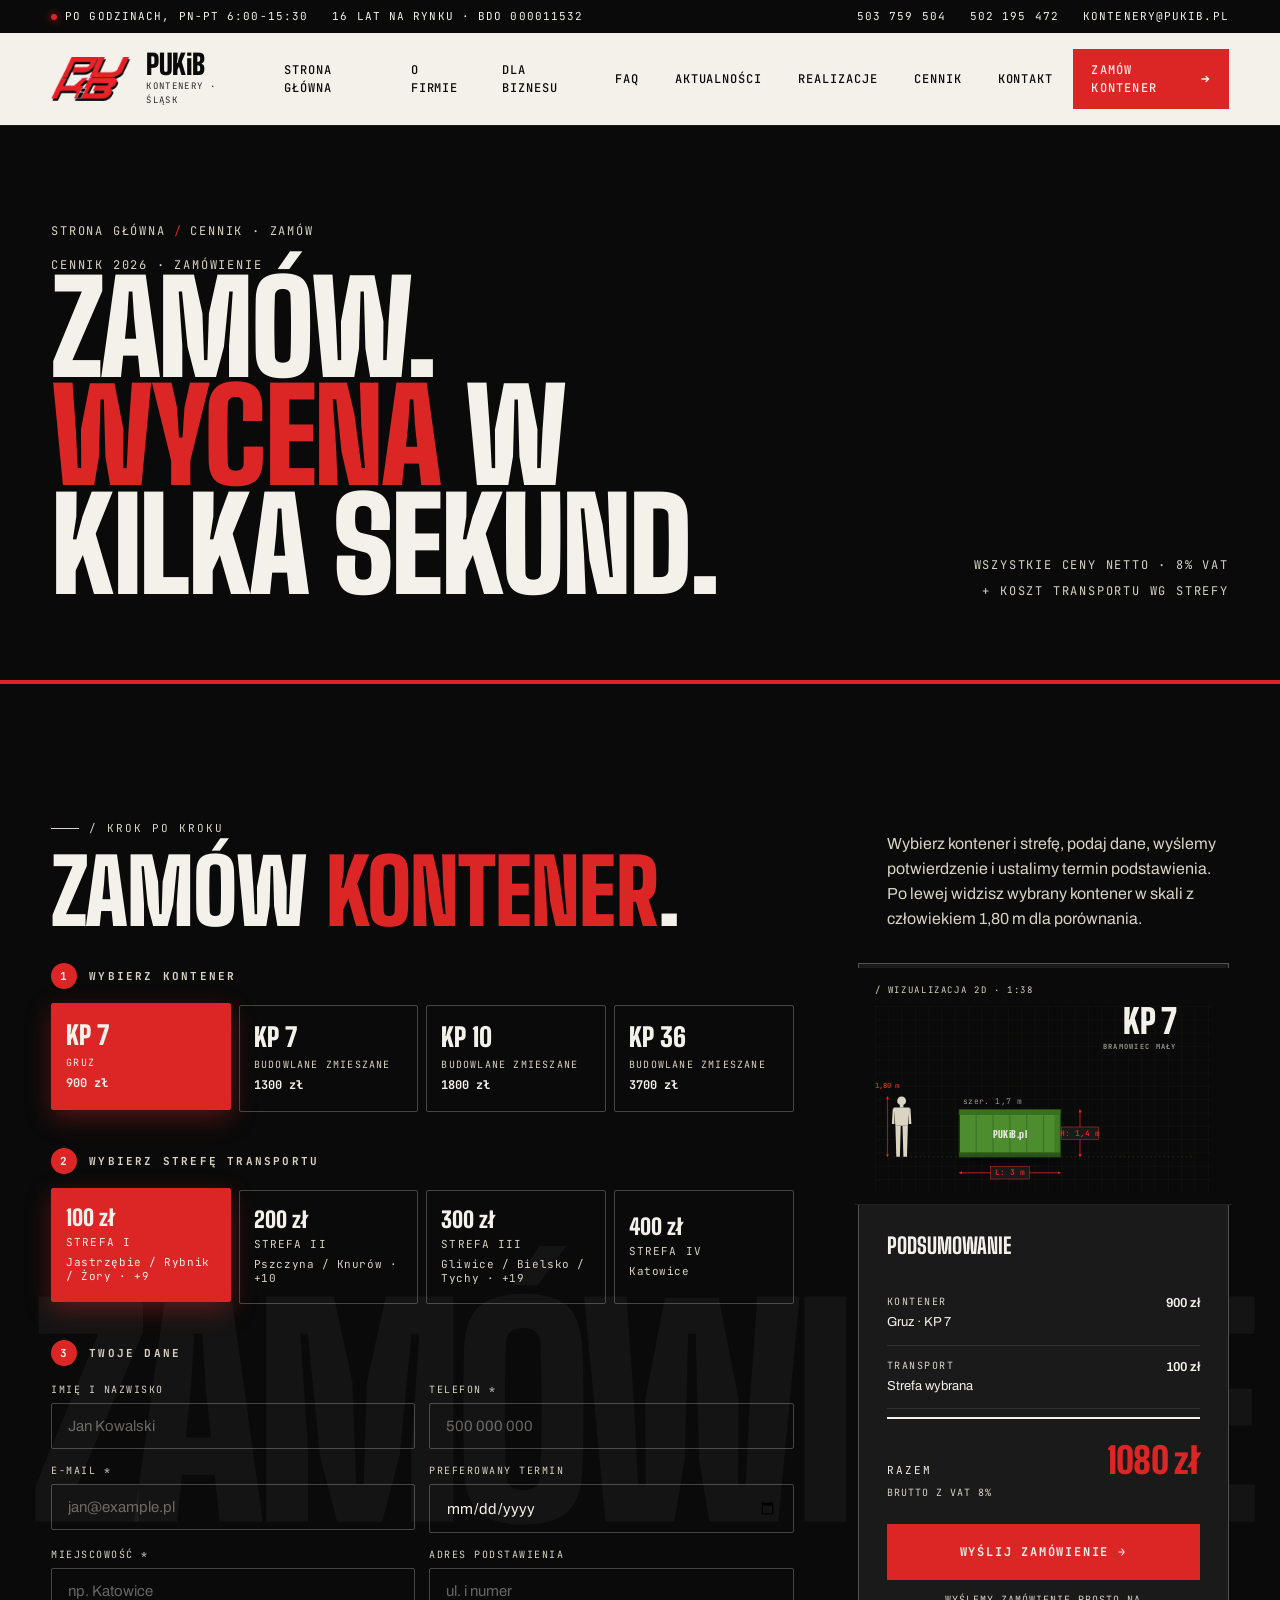
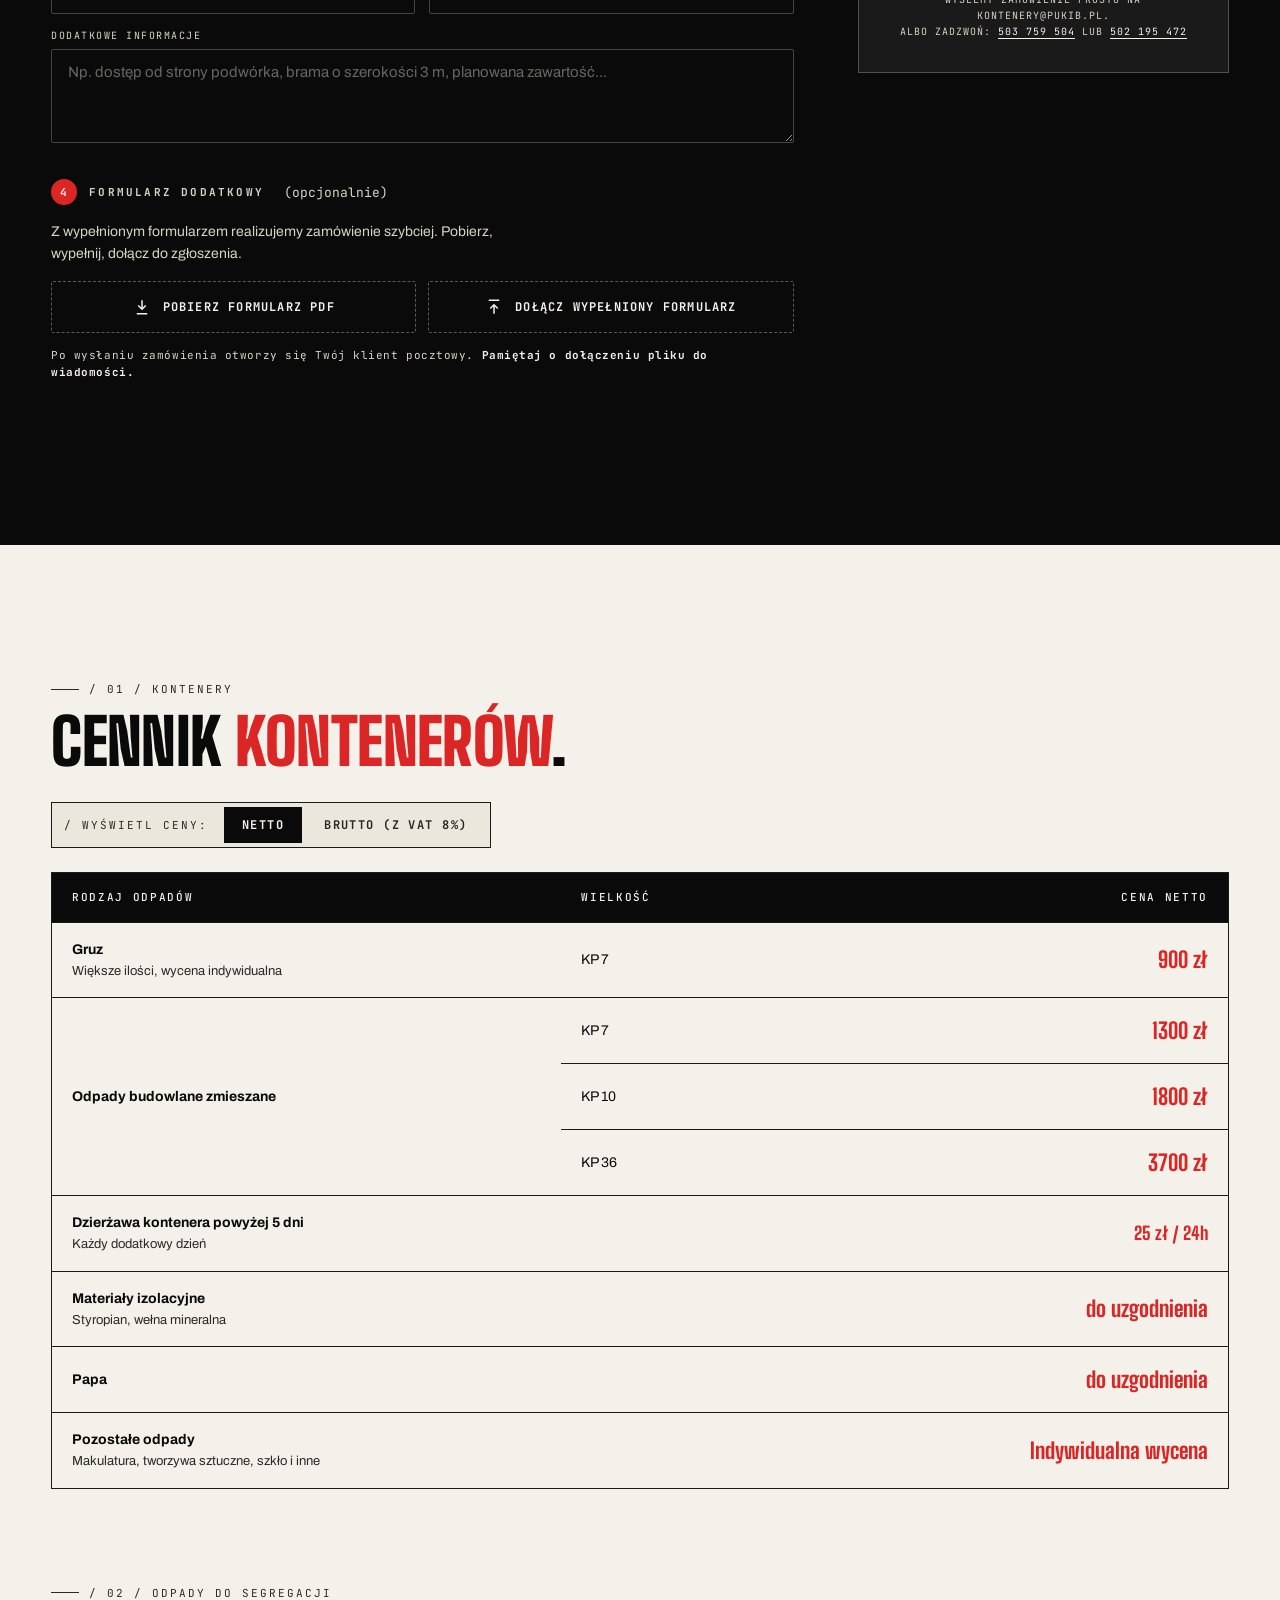
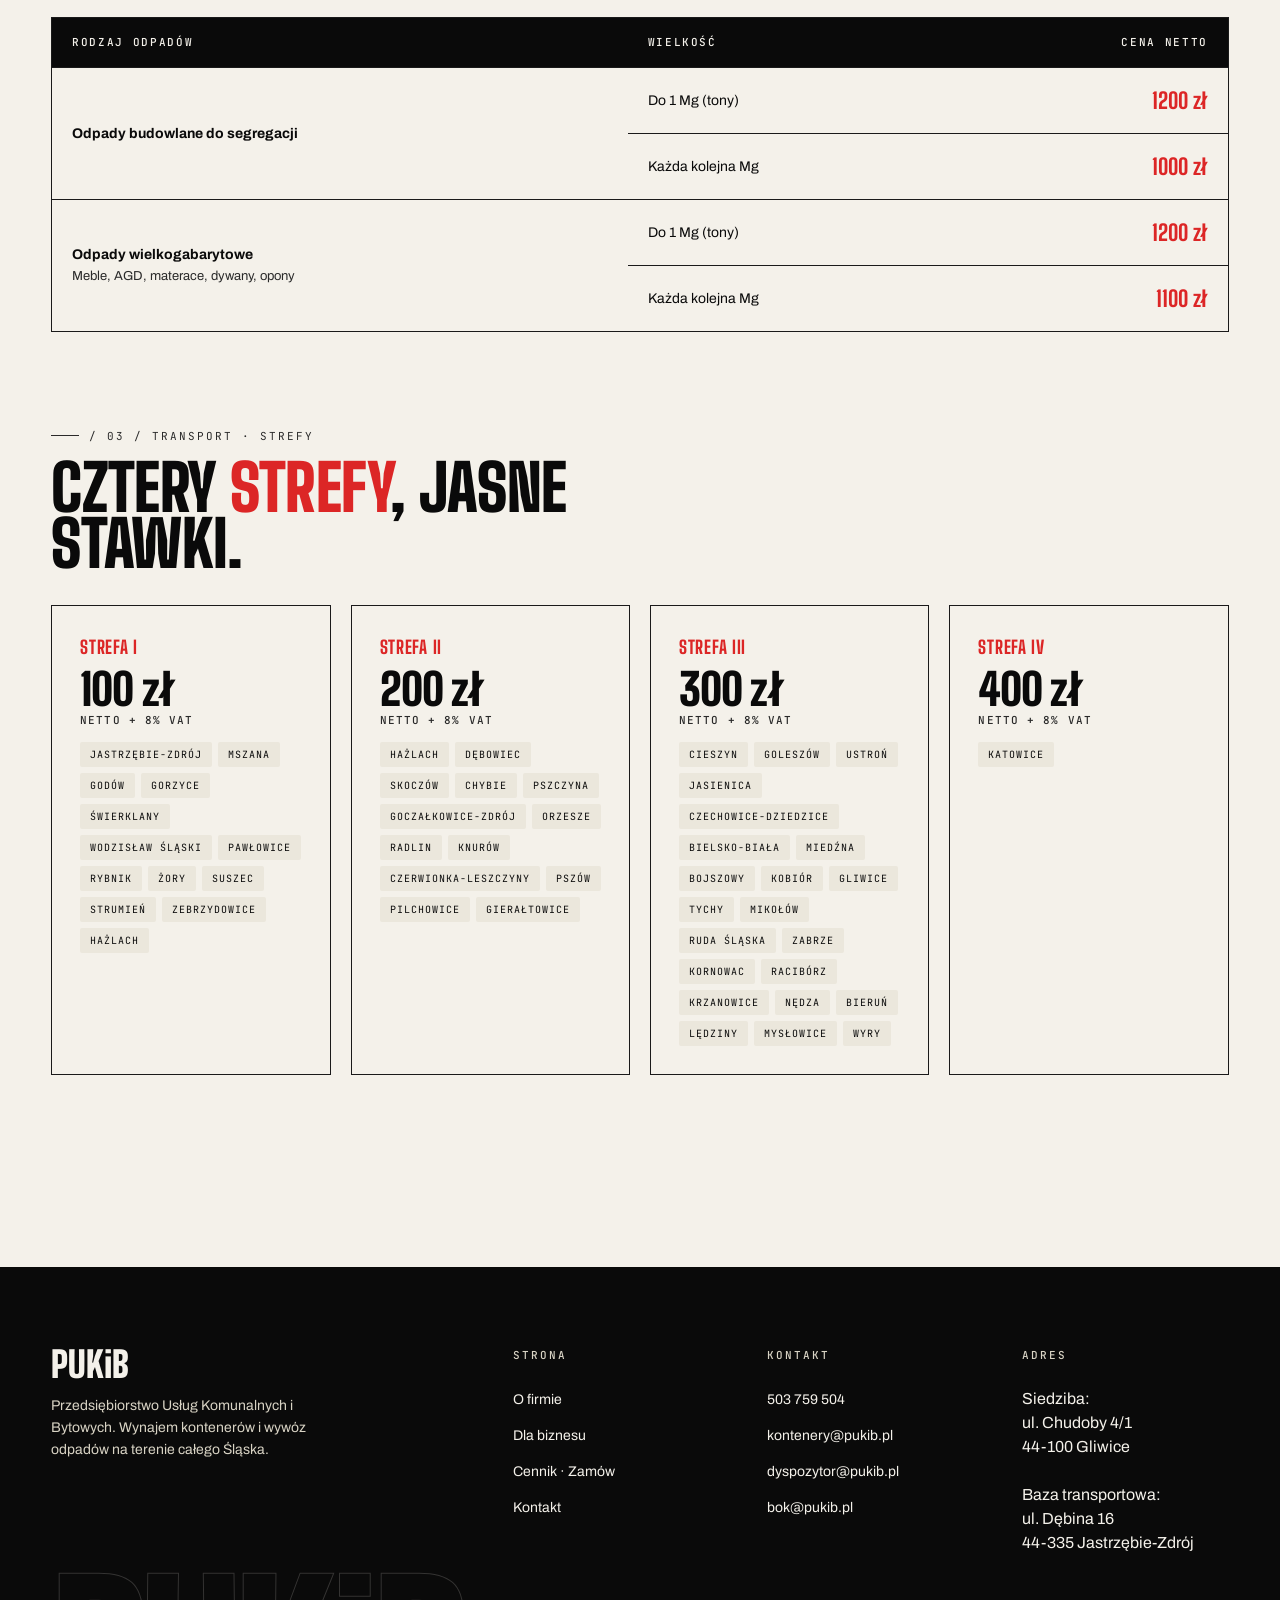
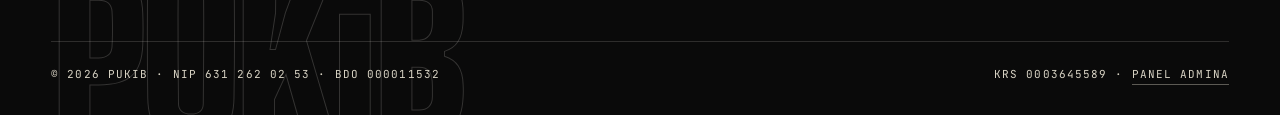
==== commit 405b781d: "admin cenikk neto brutto mail" ====
--- a/cennik.html
+++ b/cennik.html
@@ -349,7 +349,7 @@
           <button class="summary-submit" data-submit type="submit">
             Wyślij zamówienie →
           </button>
-          <p class="summary-note">Otworzymy Twój klient pocztowy z gotowym zamówieniem.<br>Albo zadzwoń: <a href="tel:503759504" style="color:var(--paper); border-bottom:1px solid var(--paper);">503 759 504</a> lub <a href="tel:502195472" style="color:var(--paper); border-bottom:1px solid var(--paper);">502 195 472</a></p>
+          <p class="summary-note">Wyślemy zamówienie prosto na kontenery@pukib.pl.<br>Albo zadzwoń: <a href="tel:503759504" style="color:var(--paper); border-bottom:1px solid var(--paper);">503 759 504</a> lub <a href="tel:502195472" style="color:var(--paper); border-bottom:1px solid var(--paper);">502 195 472</a></p>
         </aside>
       </form>
     </div>
@@ -362,12 +362,18 @@
       <div class="kicker" style="margin-bottom:16px;">/ 01 / Kontenery</div>
       <h2 class="display" style="font-size:clamp(36px,5vw,64px); margin-bottom:32px; max-width:18ch;">Cennik <em style="font-style:normal;color:var(--red);">kontenerów</em>.</h2>
 
+      <div class="price-toggle" data-price-toggle>
+        <span class="price-toggle-label">/ Wyświetl ceny:</span>
+        <button type="button" data-price-mode="netto" class="active">Netto</button>
+        <button type="button" data-price-mode="brutto">Brutto (z VAT 8%)</button>
+      </div>
+
       <table class="pricing-table">
         <thead>
           <tr>
             <th>Rodzaj odpadów</th>
             <th>Wielkość</th>
-            <th style="text-align:right;">Cena netto</th>
+            <th style="text-align:right;" data-pukib-price-header>Cena netto</th>
           </tr>
         </thead>
         <tbody>
@@ -414,7 +420,7 @@
           <tr>
             <th>Rodzaj odpadów</th>
             <th>Wielkość</th>
-            <th style="text-align:right;">Cena netto</th>
+            <th style="text-align:right;" data-pukib-price-header>Cena netto</th>
           </tr>
         </thead>
         <tbody>
--- a/css/pages.css
+++ b/css/pages.css
@@ -943,3 +943,53 @@
   color: var(--paper);
   font-weight: 700;
 }
+
+/* =========================================================
+   Order submit - status feedback po wysłaniu maila
+   ========================================================= */
+
+.summary-submit.is-loading {
+  opacity: 0.7;
+  cursor: wait;
+}
+
+.summary-submit.is-success {
+  background: #2eea7e;
+  color: var(--ink);
+}
+
+.order-status-bar {
+  margin-top: 14px;
+  padding: 12px 16px;
+  font-family: var(--font-mono);
+  font-size: 11px;
+  letter-spacing: 0.05em;
+  line-height: 1.55;
+  background: var(--ink-2);
+  border-left: 3px solid var(--paper-3);
+  color: var(--paper-3);
+  opacity: 0;
+  max-height: 0;
+  overflow: hidden;
+  transition: opacity 0.3s, max-height 0.3s, padding 0.3s, margin-top 0.3s;
+  margin-top: 0;
+  padding-top: 0;
+  padding-bottom: 0;
+}
+
+.order-status-bar.visible {
+  opacity: 1;
+  max-height: 200px;
+  padding: 12px 16px;
+  margin-top: 14px;
+}
+
+.order-status-bar[data-level="success"] {
+  border-left-color: #2eea7e;
+  color: var(--paper);
+}
+
+.order-status-bar[data-level="warn"] {
+  border-left-color: var(--red);
+  color: var(--paper);
+}
--- a/css/admin.css
+++ b/css/admin.css
@@ -459,3 +459,51 @@
   opacity: 1;
   transform: translateY(0);
 }
+
+/* =========================================================
+   Price toggle (netto / brutto) on cennik tables
+   ========================================================= */
+
+.price-toggle {
+  display: inline-flex;
+  align-items: center;
+  gap: 4px;
+  background: var(--paper-2);
+  border: 1px solid var(--line);
+  padding: 4px;
+  margin-bottom: 24px;
+  flex-wrap: wrap;
+}
+
+.price-toggle-label {
+  font-family: var(--font-mono);
+  font-size: 11px;
+  letter-spacing: 0.18em;
+  text-transform: uppercase;
+  color: var(--ink-3);
+  padding: 0 12px 0 8px;
+  white-space: nowrap;
+}
+
+.price-toggle button {
+  background: transparent;
+  border: none;
+  font-family: var(--font-mono);
+  font-size: 12px;
+  font-weight: 700;
+  letter-spacing: 0.12em;
+  text-transform: uppercase;
+  color: var(--ink-3);
+  padding: 10px 18px;
+  cursor: pointer;
+  transition: all 0.18s;
+}
+
+.price-toggle button:hover {
+  color: var(--ink);
+}
+
+.price-toggle button.active {
+  background: var(--ink);
+  color: var(--paper);
+}
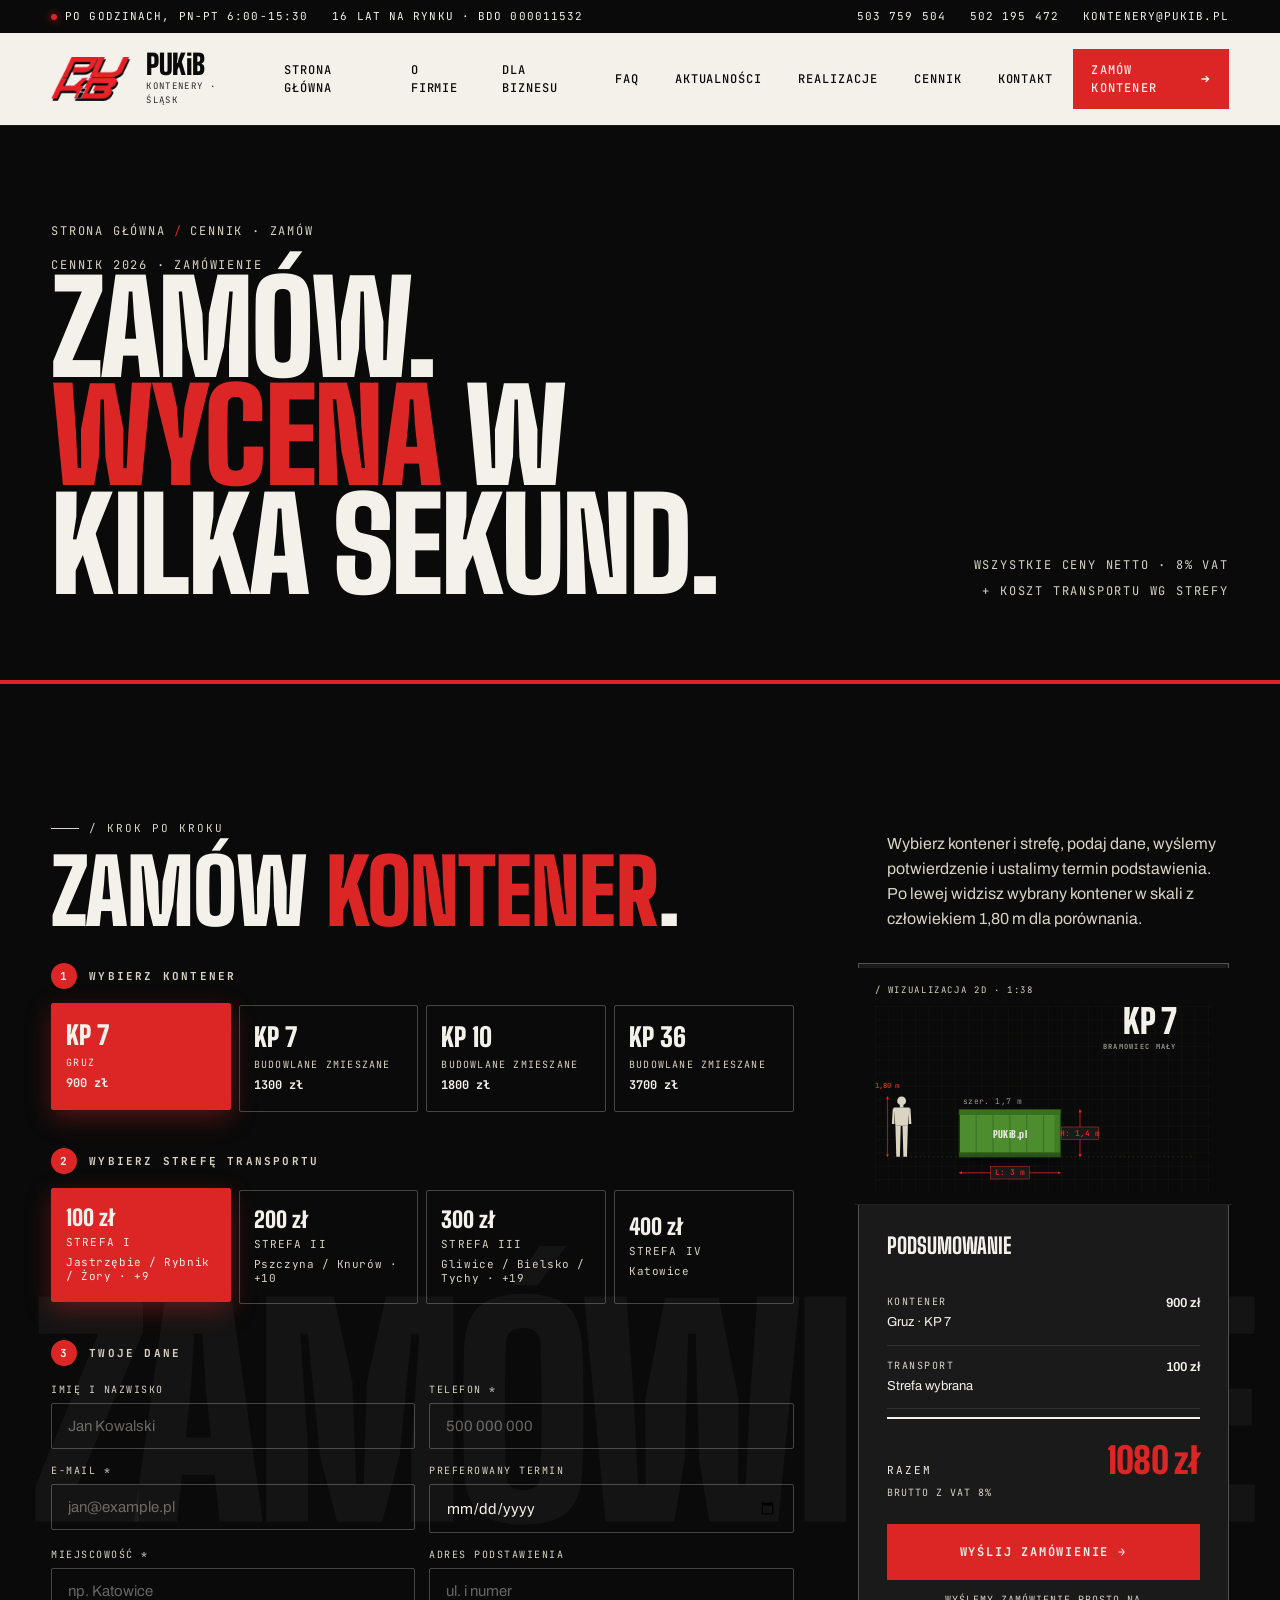
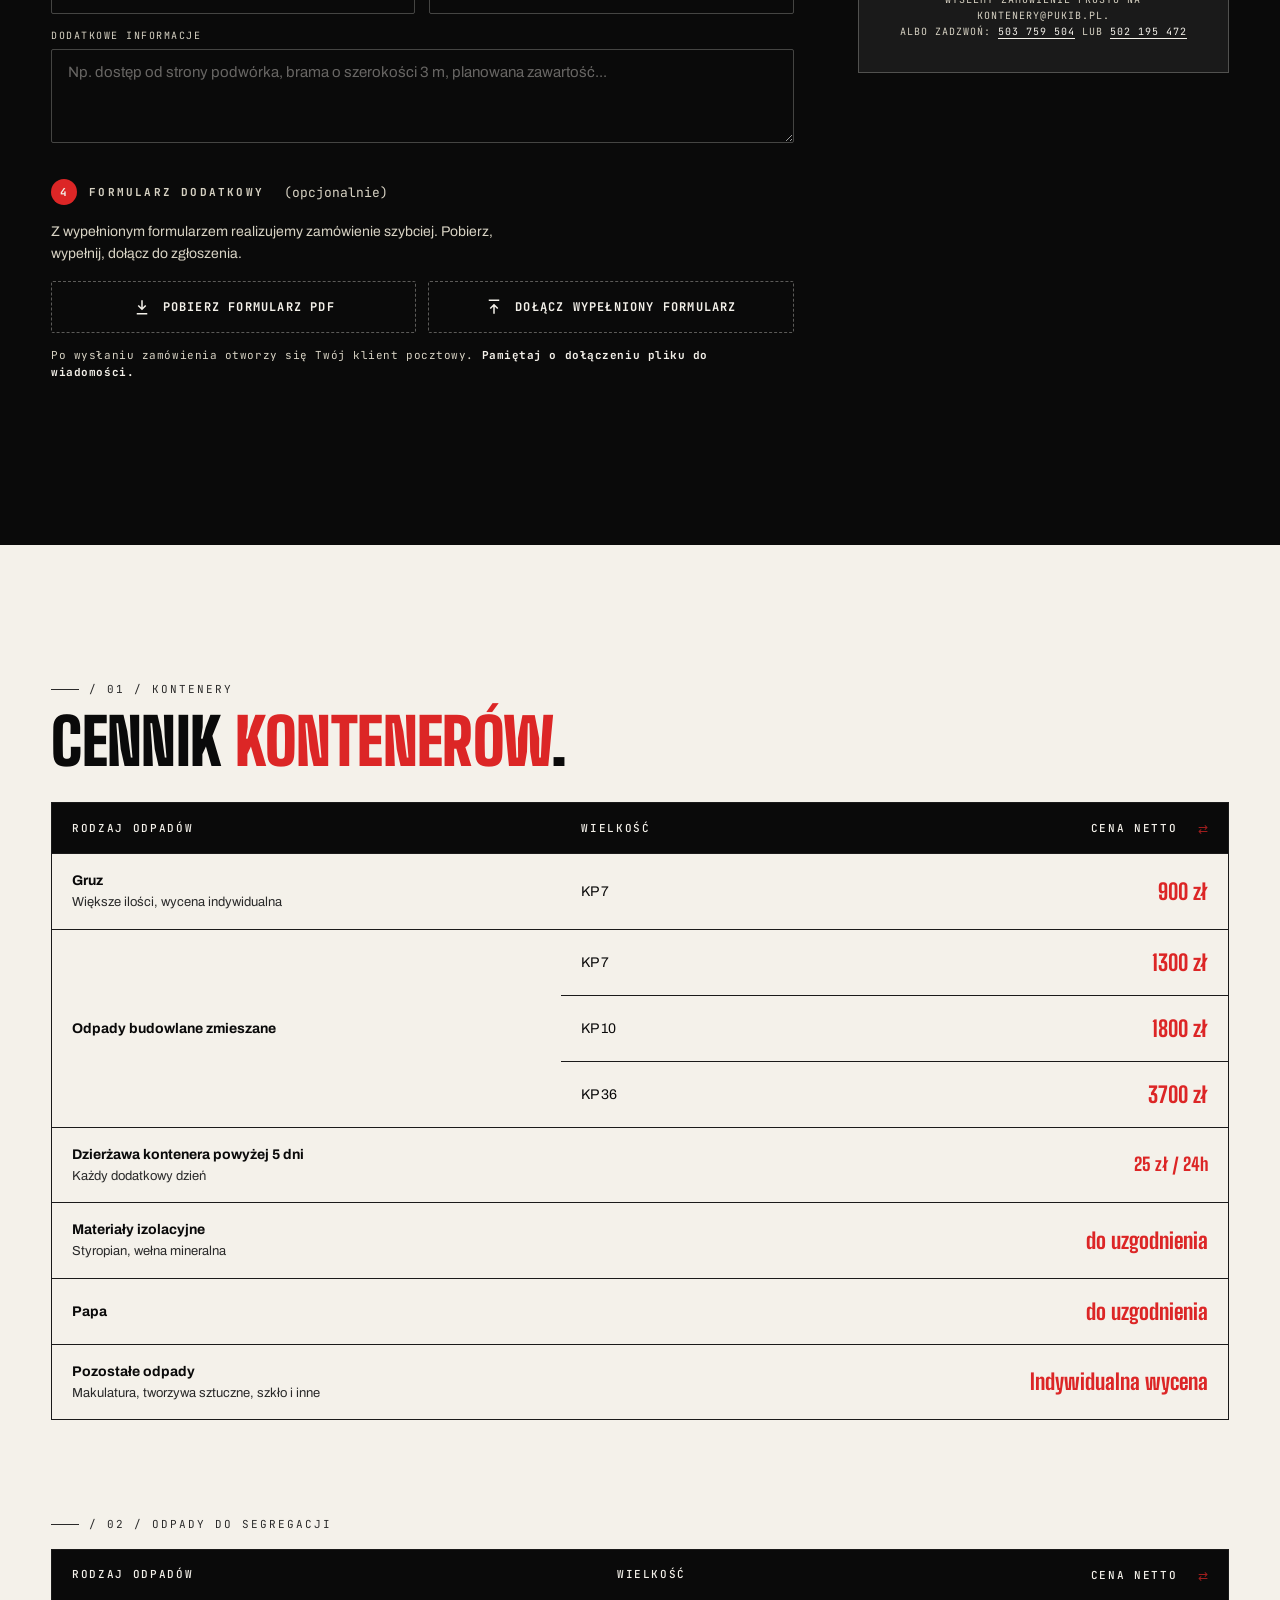
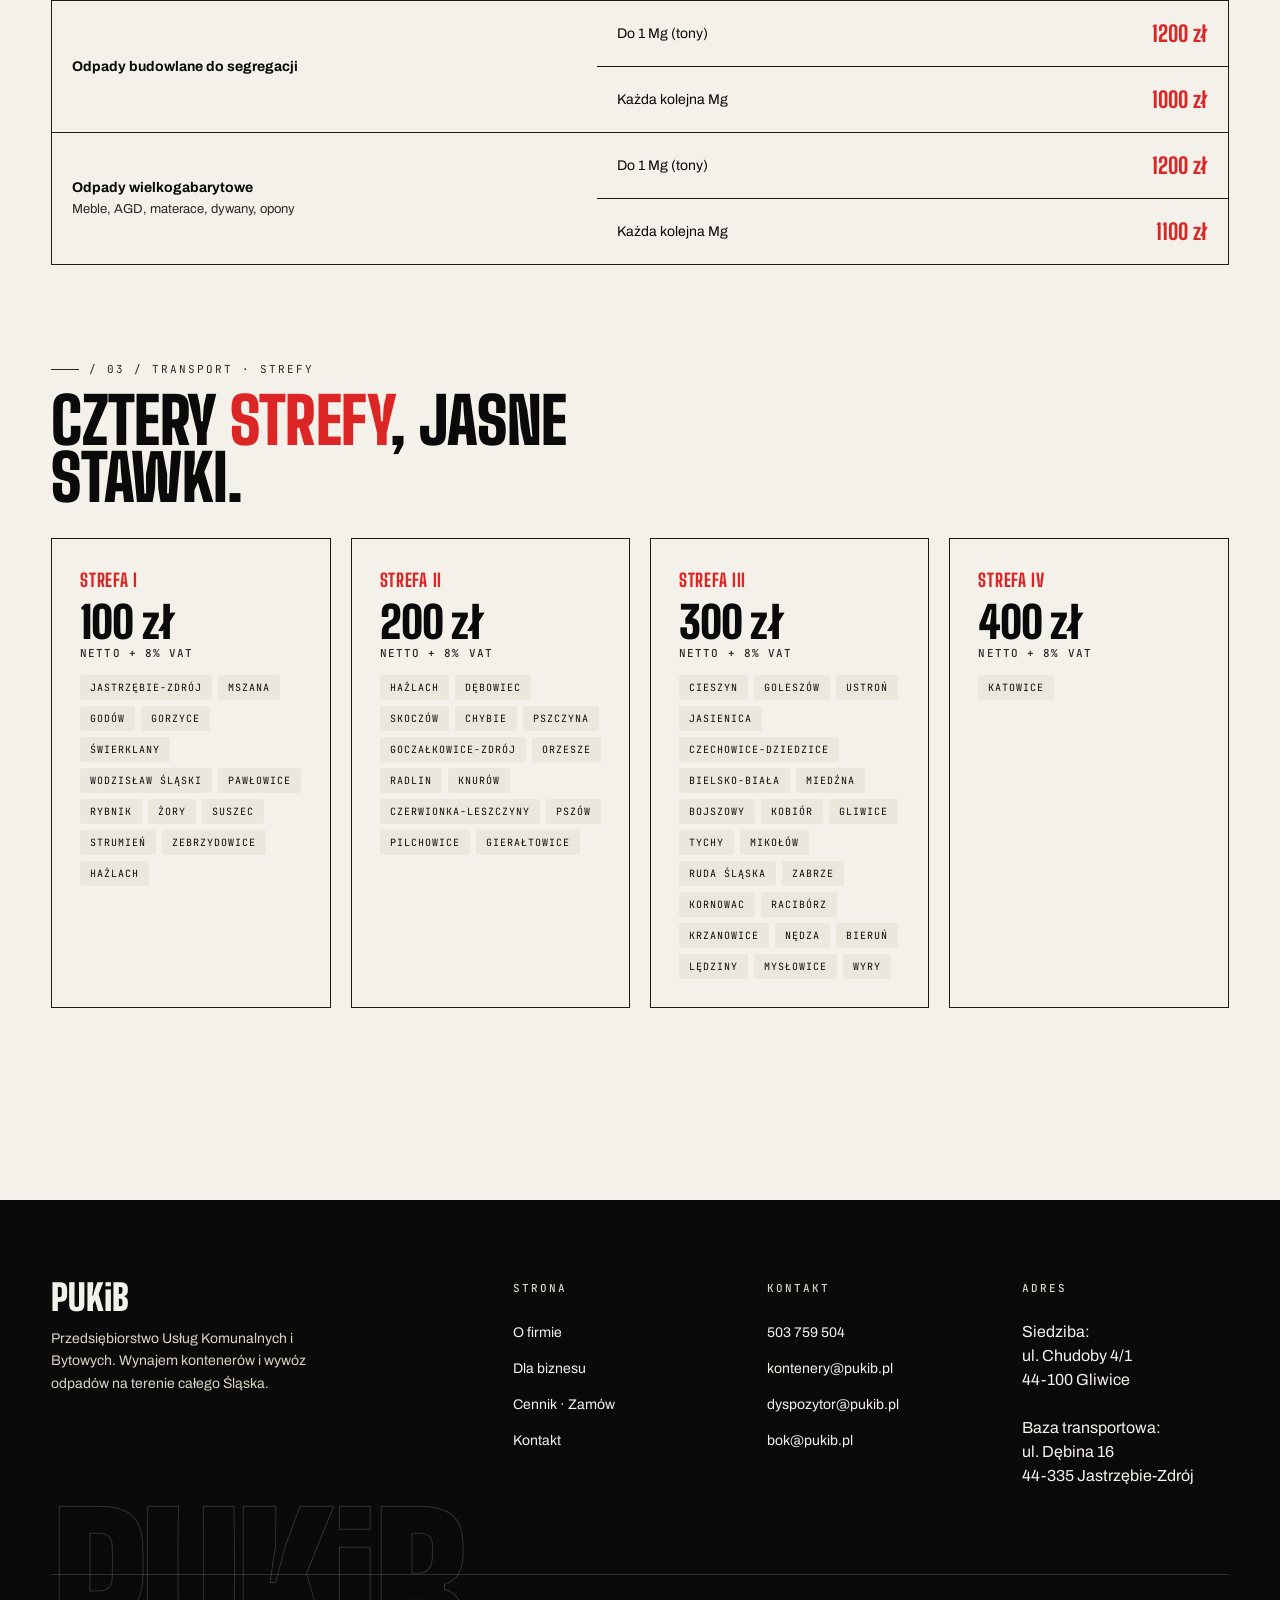
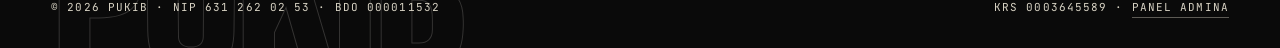
==== commit d99e1ad6: "ceny brutno neto" ====
--- a/cennik.html
+++ b/cennik.html
@@ -362,12 +362,6 @@
       <div class="kicker" style="margin-bottom:16px;">/ 01 / Kontenery</div>
       <h2 class="display" style="font-size:clamp(36px,5vw,64px); margin-bottom:32px; max-width:18ch;">Cennik <em style="font-style:normal;color:var(--red);">kontenerów</em>.</h2>
 
-      <div class="price-toggle" data-price-toggle>
-        <span class="price-toggle-label">/ Wyświetl ceny:</span>
-        <button type="button" data-price-mode="netto" class="active">Netto</button>
-        <button type="button" data-price-mode="brutto">Brutto (z VAT 8%)</button>
-      </div>
-
       <table class="pricing-table">
         <thead>
           <tr>
--- a/css/admin.css
+++ b/css/admin.css
@@ -461,49 +461,47 @@
 }
 
 /* =========================================================
-   Price toggle (netto / brutto) on cennik tables
+   Klikalny nagłówek "Cena netto / brutto" w tabeli cennika
    ========================================================= */
 
-.price-toggle {
-  display: inline-flex;
-  align-items: center;
-  gap: 4px;
-  background: var(--paper-2);
-  border: 1px solid var(--line);
-  padding: 4px;
-  margin-bottom: 24px;
-  flex-wrap: wrap;
-}
-
-.price-toggle-label {
-  font-family: var(--font-mono);
-  font-size: 11px;
-  letter-spacing: 0.18em;
-  text-transform: uppercase;
-  color: var(--ink-3);
-  padding: 0 12px 0 8px;
-  white-space: nowrap;
-}
-
-.price-toggle button {
-  background: transparent;
-  border: none;
-  font-family: var(--font-mono);
-  font-size: 12px;
-  font-weight: 700;
+[data-pukib-price-header] {
+  cursor: pointer;
+  user-select: none;
+  position: relative;
+  transition: color 0.2s;
+  outline: none;
+}
+
+[data-pukib-price-header]:hover,
+[data-pukib-price-header]:focus-visible {
+  color: var(--red) !important;
+}
+
+[data-pukib-price-header]:focus-visible {
+  text-decoration: underline;
+  text-underline-offset: 4px;
+}
+
+.price-header-mode {
+  font-size: 0.85em;
+  opacity: 0.55;
+  margin-left: 4px;
   letter-spacing: 0.12em;
-  text-transform: uppercase;
-  color: var(--ink-3);
-  padding: 10px 18px;
-  cursor: pointer;
-  transition: all 0.18s;
-}
-
-.price-toggle button:hover {
-  color: var(--ink);
-}
-
-.price-toggle button.active {
-  background: var(--ink);
-  color: var(--paper);
-}
+}
+
+.price-header-swap {
+  display: inline-block;
+  margin-left: 8px;
+  font-size: 1.1em;
+  font-weight: 400;
+  letter-spacing: 0;
+  color: var(--red);
+  opacity: 0.7;
+  transform: translateY(1px);
+  transition: opacity 0.2s, transform 0.25s;
+}
+
+[data-pukib-price-header]:hover .price-header-swap {
+  opacity: 1;
+  transform: translateY(1px) rotate(180deg);
+}
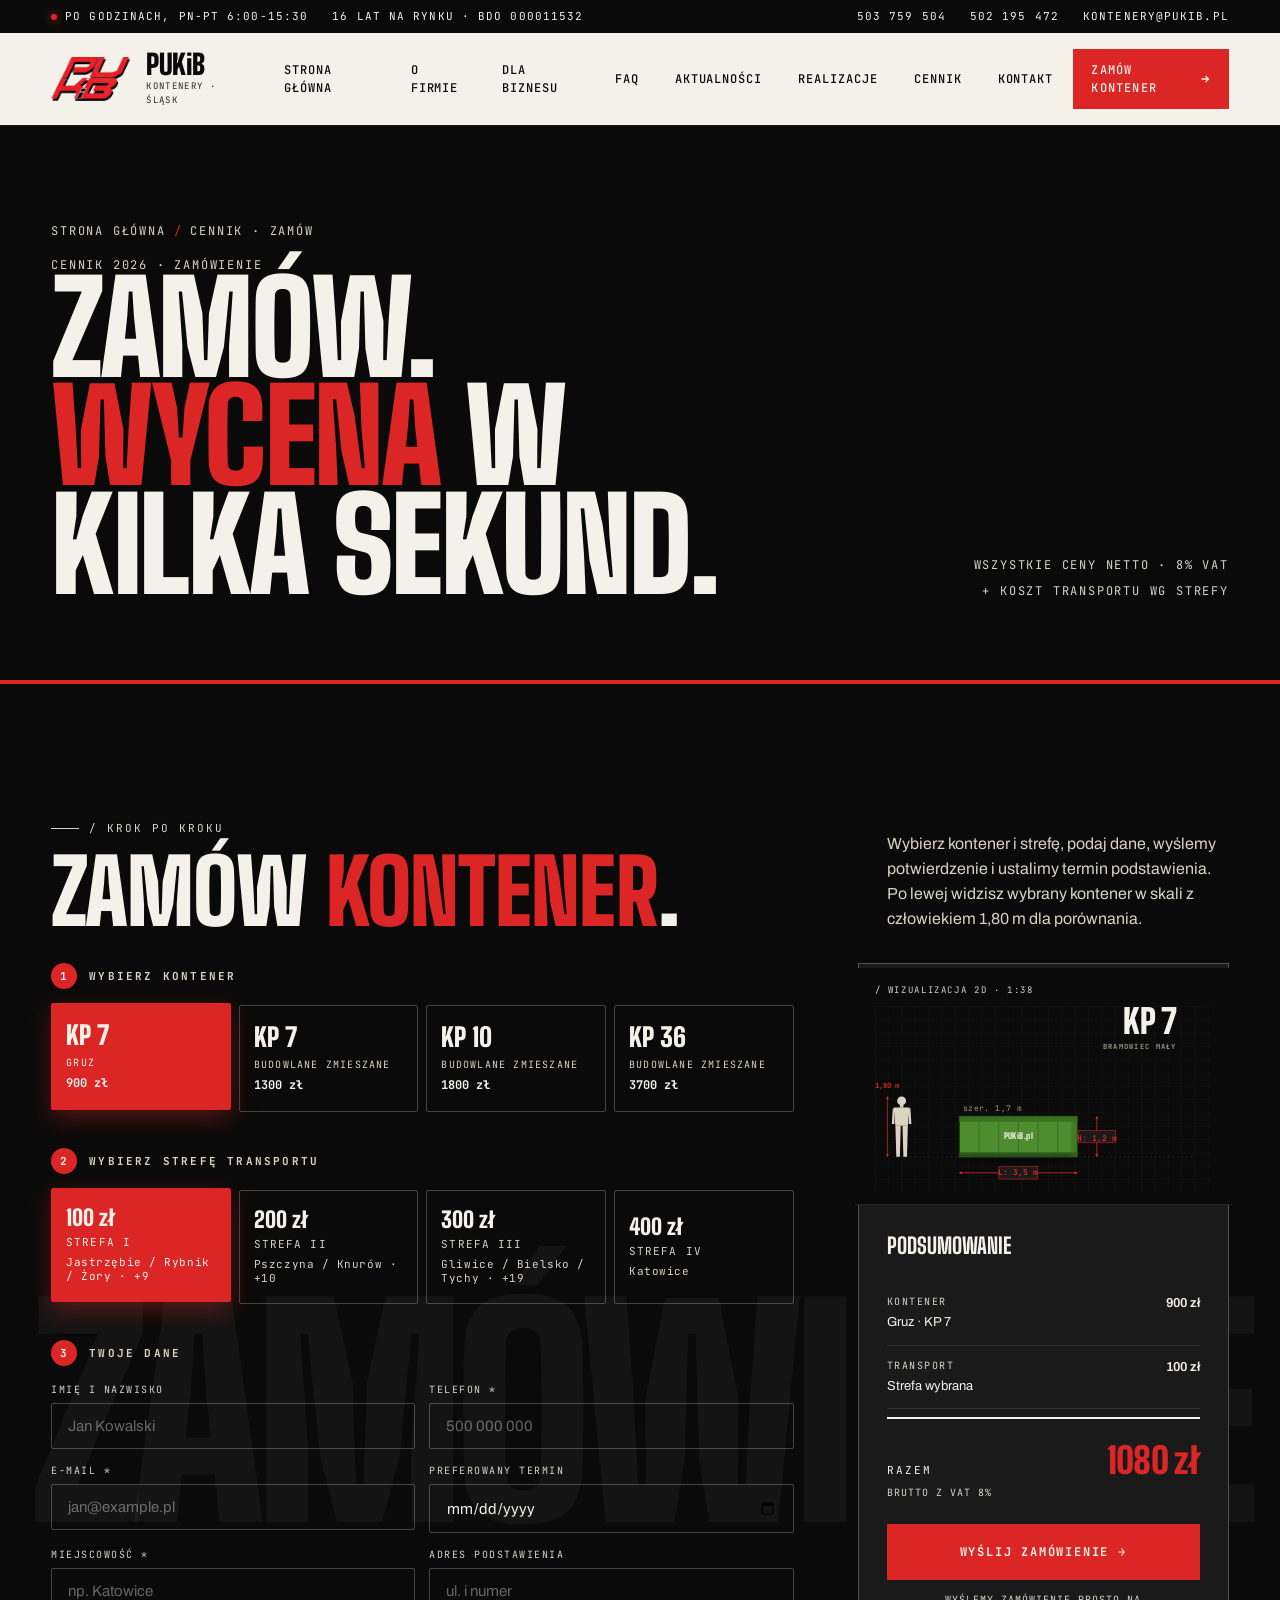
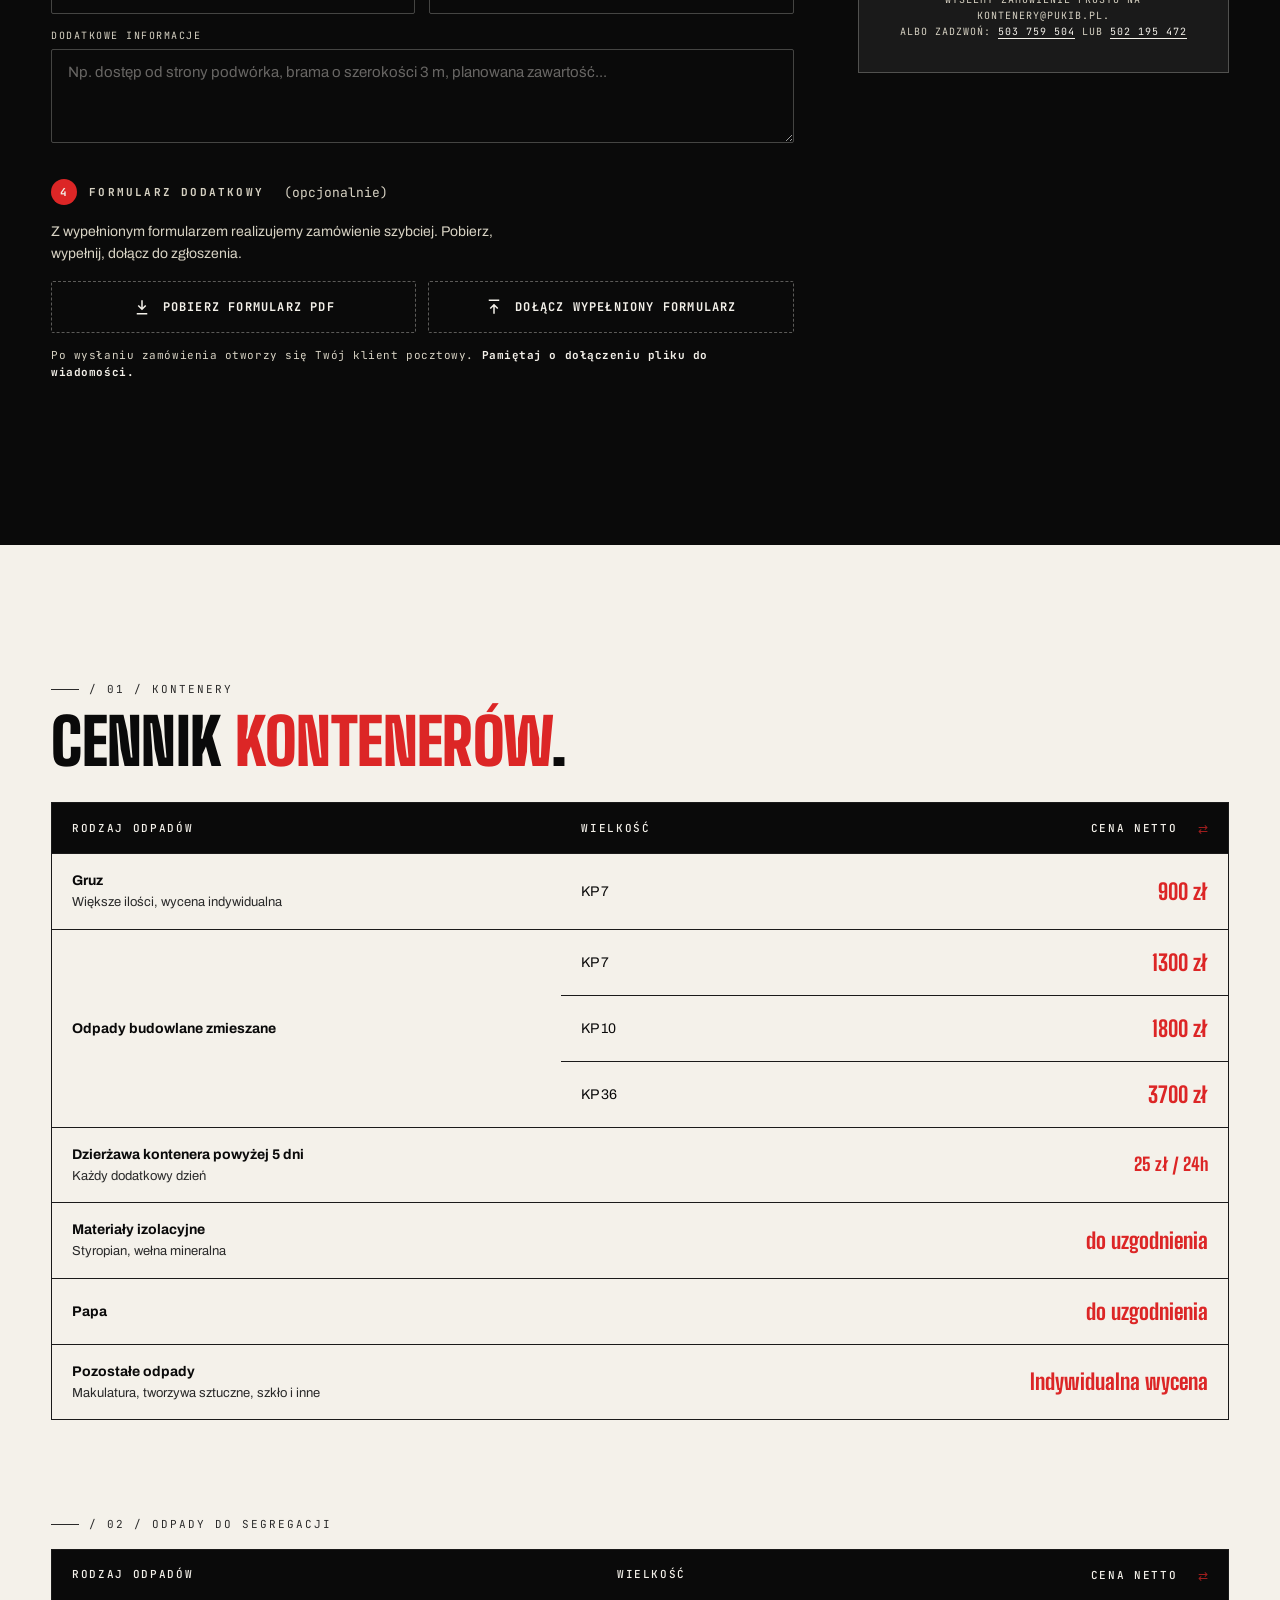
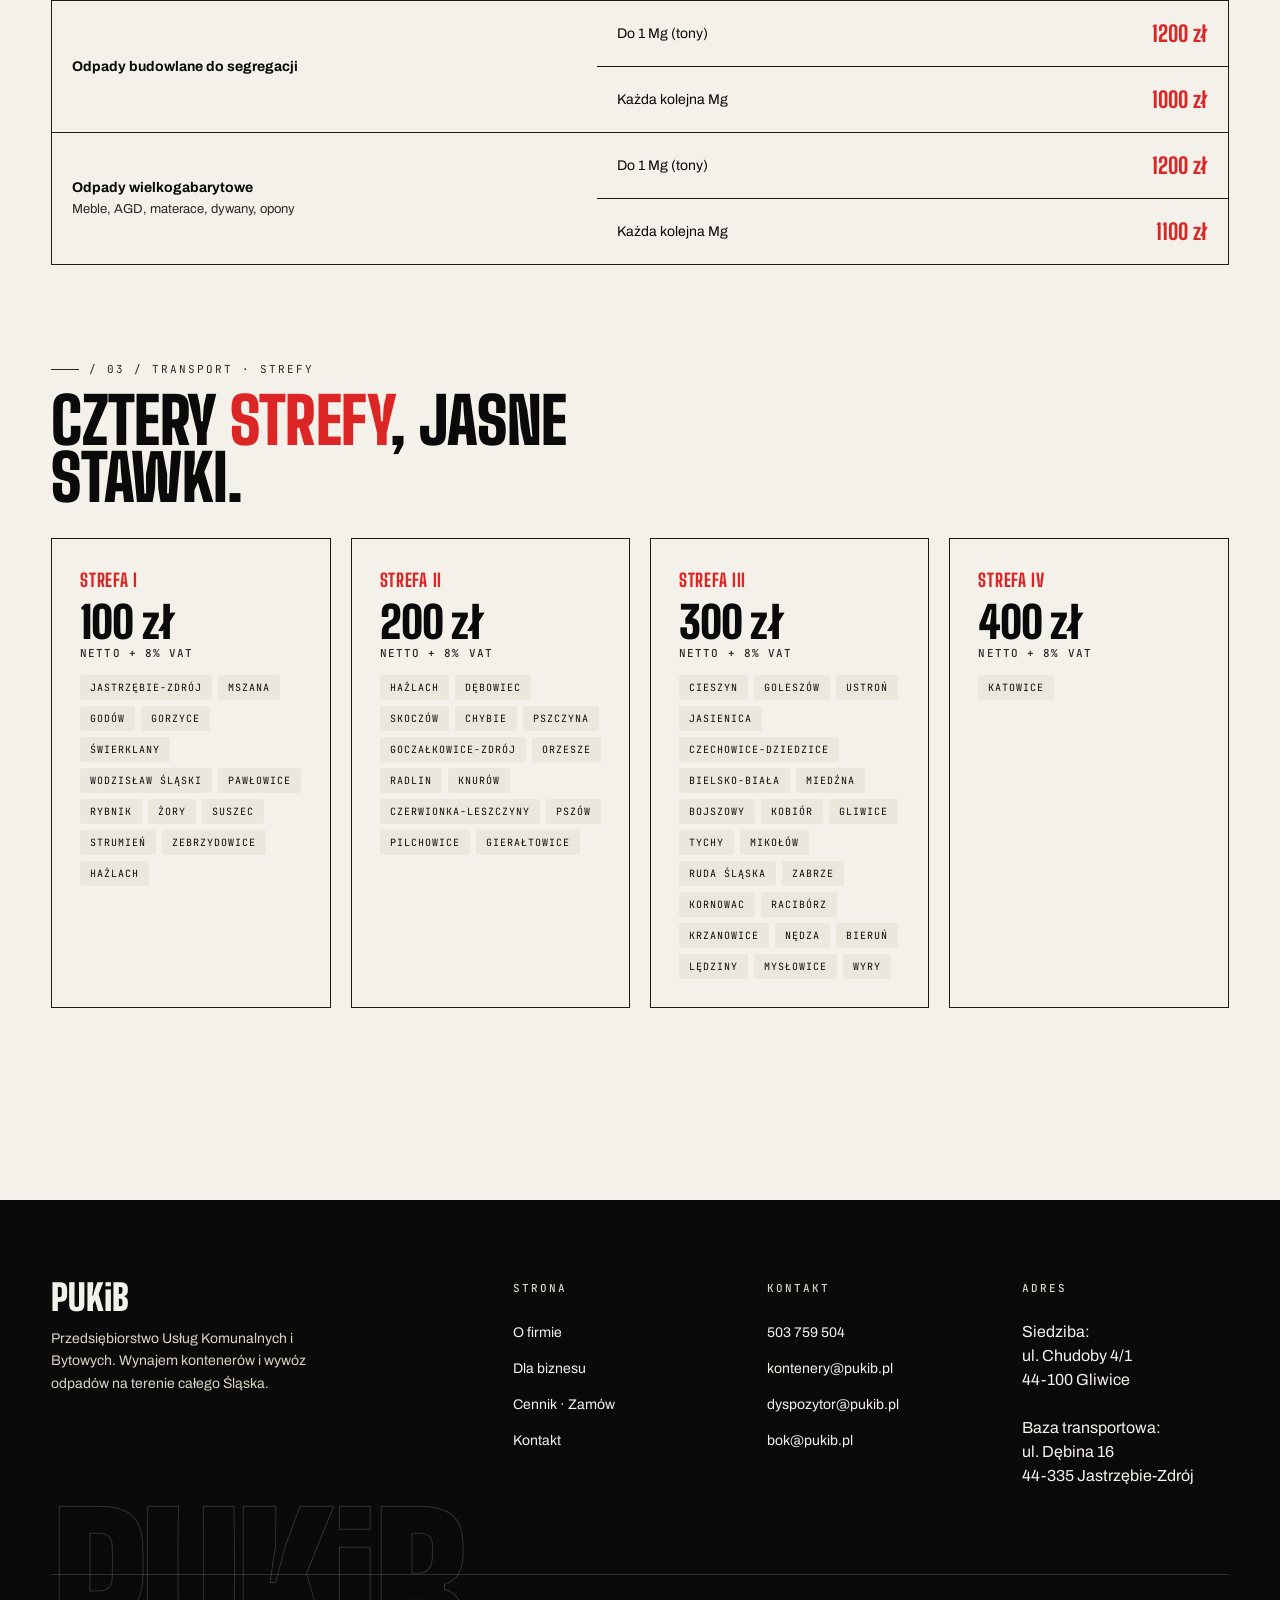
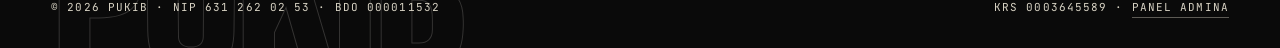
==== commit 7cb4600f: "Update cennik.html" ====
--- a/cennik.html
+++ b/cennik.html
@@ -241,81 +241,80 @@
 
   <!-- 2D side-elevation stages, v2 -->
     <g class="stage" data-size-stage="7">
-      <ellipse cx="152.0" cy="174" rx="57.0" ry="3" fill="rgba(10,10,10,0.35)" filter="url(#blr)"/>
-      <rect x="95.0" y="116.8" width="114.0" height="53.2" fill="#4d8c2f" stroke="#1a3d10" stroke-width="1.5"/>
-      <rect x="95.0" y="116.8" width="114.0" height="6" fill="#3a6f1f"/>
-      <rect x="95.0" y="165.0" width="114.0" height="5" fill="#2a5418"/>
+      <ellipse cx="161.5" cy="174" rx="66.5" ry="3" fill="rgba(10,10,10,0.35)" filter="url(#blr)"/>
+      <rect x="95.0" y="124.4" width="133.0" height="45.6" fill="#4d8c2f" stroke="#1a3d10" stroke-width="1.5"/>
+      <rect x="95.0" y="124.4" width="133.0" height="6" fill="#3a6f1f"/>
+      <rect x="95.0" y="165.0" width="133.0" height="5" fill="#2a5418"/>
       <g opacity="0.4" stroke="#1a3d10" stroke-width="1">
-        <line x1="114.0" y1="122.8" x2="114.0" y2="165.0"/>
-        <line x1="133.0" y1="122.8" x2="133.0" y2="165.0"/>
-        <line x1="152.0" y1="122.8" x2="152.0" y2="165.0"/>
-        <line x1="171.0" y1="122.8" x2="171.0" y2="165.0"/>
-        <line x1="190.0" y1="122.8" x2="190.0" y2="165.0"/>
+        <line x1="117.2" y1="130.4" x2="117.2" y2="165.0"/>
+        <line x1="139.3" y1="130.4" x2="139.3" y2="165.0"/>
+        <line x1="161.5" y1="130.4" x2="161.5" y2="165.0"/>
+        <line x1="183.7" y1="130.4" x2="183.7" y2="165.0"/>
+        <line x1="205.8" y1="130.4" x2="205.8" y2="165.0"/>
       </g>
-      <rect x="202.2" y="122.8" width="6.8" height="42.2" fill="#3a6f1f" opacity="0.5"/>
-      <text x="152.0" y="148.4" font-family="Big Shoulders Display, Impact, sans-serif" font-weight="900" font-size="11.2" fill="rgba(245,241,234,0.92)" text-anchor="middle" letter-spacing="0.5">PUKiB.pl</text>
-      <line x1="95.0" y1="188" x2="209.0" y2="188" stroke="#dc2626" stroke-width="0.9" marker-start="url(#arr2)" marker-end="url(#arr2)"/>
-      <rect x="130.0" y="181" width="44" height="14" fill="#1a1a1a" stroke="#dc2626" stroke-width="0.6"/>
-      <text x="152.0" y="191" font-family="JetBrains Mono, monospace" font-size="9" font-weight="700" fill="#dc2626" text-anchor="middle">L: 3 m</text>
-      <line x1="231.0" y1="116.8" x2="231.0" y2="170.0" stroke="#dc2626" stroke-width="0.9" marker-start="url(#arr2)" marker-end="url(#arr2)"/>
-      <rect x="210.0" y="136.4" width="42" height="14" fill="#1a1a1a" stroke="#dc2626" stroke-width="0.6"/>
-      <text x="231.0" y="146.4" font-family="JetBrains Mono, monospace" font-size="9" font-weight="700" fill="#dc2626" text-anchor="middle">H: 1,4 m</text>
-      <text x="99.0" y="110.8" font-family="JetBrains Mono, monospace" font-size="9" letter-spacing="0.05em" fill="#9a958a">szer. 1,7 m</text>
+      <rect x="221.2" y="130.4" width="6.8" height="39.6" fill="#3a6f1f" opacity="0.5"/>
+      <text x="161.5" y="150.1" font-family="Big Shoulders Display, Impact, sans-serif" font-weight="900" font-size="9.6" fill="rgba(245,241,234,0.92)" text-anchor="middle" letter-spacing="0.5">PUKiB.pl</text>
+      <line x1="95.0" y1="188" x2="228.0" y2="188" stroke="#dc2626" stroke-width="0.9" marker-start="url(#arr2)" marker-end="url(#arr2)"/>
+      <rect x="139.5" y="181" width="44" height="14" fill="#1a1a1a" stroke="#dc2626" stroke-width="0.6"/>
+      <text x="161.5" y="191" font-family="JetBrains Mono, monospace" font-size="9" font-weight="700" fill="#dc2626" text-anchor="middle">L: 3,5 m</text>
+      <line x1="250.0" y1="124.4" x2="250.0" y2="170.0" stroke="#dc2626" stroke-width="0.9" marker-start="url(#arr2)" marker-end="url(#arr2)"/>
+      <rect x="229.0" y="140.2" width="42" height="14" fill="#1a1a1a" stroke="#dc2626" stroke-width="0.6"/>
+      <text x="250.0" y="152.2" font-family="JetBrains Mono, monospace" font-size="9" font-weight="700" fill="#dc2626" text-anchor="middle">H: 1,2 m</text>
+      <text x="99.0" y="118.4" font-family="JetBrains Mono, monospace" font-size="9" letter-spacing="0.05em" fill="#9a958a">szer. 1,7 m</text>
       <text x="340" y="32" font-family="Big Shoulders Display" font-weight="900" font-size="38" fill="#f4f1ea" text-anchor="end" letter-spacing="-0.02em">KP 7</text>
       <text x="340" y="48" font-family="JetBrains Mono" font-size="8" font-weight="700" letter-spacing="0.18em" fill="#9a958a" text-anchor="end">BRAMOWIEC MAŁY</text>
     </g>
 
     <g class="stage" data-size-stage="10">
       <ellipse cx="161.5" cy="174" rx="66.5" ry="3" fill="rgba(10,10,10,0.35)" filter="url(#blr)"/>
-      <rect x="95.0" y="109.2" width="133.0" height="60.8" fill="#4d8c2f" stroke="#1a3d10" stroke-width="1.5"/>
-      <rect x="95.0" y="109.2" width="133.0" height="6" fill="#3a6f1f"/>
+      <rect x="95.0" y="105.4" width="133.0" height="64.6" fill="#4d8c2f" stroke="#1a3d10" stroke-width="1.5"/>
+      <rect x="95.0" y="105.4" width="133.0" height="6" fill="#3a6f1f"/>
       <rect x="95.0" y="165.0" width="133.0" height="5" fill="#2a5418"/>
       <g opacity="0.4" stroke="#1a3d10" stroke-width="1">
-        <line x1="114.0" y1="115.2" x2="114.0" y2="165.0"/>
-        <line x1="133.0" y1="115.2" x2="133.0" y2="165.0"/>
-        <line x1="152.0" y1="115.2" x2="152.0" y2="165.0"/>
-        <line x1="171.0" y1="115.2" x2="171.0" y2="165.0"/>
-        <line x1="190.0" y1="115.2" x2="190.0" y2="165.0"/>
-        <line x1="209.0" y1="115.2" x2="209.0" y2="165.0"/>
+        <line x1="117.2" y1="111.4" x2="117.2" y2="165.0"/>
+        <line x1="139.3" y1="111.4" x2="139.3" y2="165.0"/>
+        <line x1="161.5" y1="111.4" x2="161.5" y2="165.0"/>
+        <line x1="183.7" y1="111.4" x2="183.7" y2="165.0"/>
+        <line x1="205.8" y1="111.4" x2="205.8" y2="165.0"/>
       </g>
-      <rect x="220.0" y="115.2" width="8.0" height="49.8" fill="#3a6f1f" opacity="0.5"/>
-      <text x="161.5" y="144.6" font-family="Big Shoulders Display, Impact, sans-serif" font-weight="900" font-size="12.8" fill="rgba(245,241,234,0.92)" text-anchor="middle" letter-spacing="0.5">PUKiB.pl</text>
+      <rect x="221.2" y="111.4" width="6.8" height="58.6" fill="#3a6f1f" opacity="0.5"/>
+      <text x="161.5" y="141.8" font-family="Big Shoulders Display, Impact, sans-serif" font-weight="900" font-size="13.6" fill="rgba(245,241,234,0.92)" text-anchor="middle" letter-spacing="0.5">PUKiB.pl</text>
       <line x1="95.0" y1="188" x2="228.0" y2="188" stroke="#dc2626" stroke-width="0.9" marker-start="url(#arr2)" marker-end="url(#arr2)"/>
       <rect x="139.5" y="181" width="44" height="14" fill="#1a1a1a" stroke="#dc2626" stroke-width="0.6"/>
       <text x="161.5" y="191" font-family="JetBrains Mono, monospace" font-size="9" font-weight="700" fill="#dc2626" text-anchor="middle">L: 3,5 m</text>
-      <line x1="250.0" y1="109.2" x2="250.0" y2="170.0" stroke="#dc2626" stroke-width="0.9" marker-start="url(#arr2)" marker-end="url(#arr2)"/>
-      <rect x="229.0" y="132.6" width="42" height="14" fill="#1a1a1a" stroke="#dc2626" stroke-width="0.6"/>
-      <text x="250.0" y="142.6" font-family="JetBrains Mono, monospace" font-size="9" font-weight="700" fill="#dc2626" text-anchor="middle">H: 1,6 m</text>
-      <text x="99.0" y="103.2" font-family="JetBrains Mono, monospace" font-size="9" letter-spacing="0.05em" fill="#9a958a">szer. 1,8 m</text>
+      <line x1="250.0" y1="105.4" x2="250.0" y2="170.0" stroke="#dc2626" stroke-width="0.9" marker-start="url(#arr2)" marker-end="url(#arr2)"/>
+      <rect x="229.0" y="130.7" width="42" height="14" fill="#1a1a1a" stroke="#dc2626" stroke-width="0.6"/>
+      <text x="250.0" y="142.7" font-family="JetBrains Mono, monospace" font-size="9" font-weight="700" fill="#dc2626" text-anchor="middle">H: 1,7 m</text>
+      <text x="99.0" y="99.4" font-family="JetBrains Mono, monospace" font-size="9" letter-spacing="0.05em" fill="#9a958a">szer. 1,7 m</text>
       <text x="340" y="32" font-family="Big Shoulders Display" font-weight="900" font-size="38" fill="#f4f1ea" text-anchor="end" letter-spacing="-0.02em">KP 10</text>
       <text x="340" y="48" font-family="JetBrains Mono" font-size="8" font-weight="700" letter-spacing="0.18em" fill="#9a958a" text-anchor="end">BRAMOWIEC ŚREDNI</text>
     </g>
 
     <g class="stage" data-size-stage="36">
-      <ellipse cx="209.0" cy="174" rx="114.0" ry="3" fill="rgba(10,10,10,0.35)" filter="url(#blr)"/>
-      <rect x="95.0" y="75.0" width="228.0" height="95.0" fill="#4d8c2f" stroke="#1a3d10" stroke-width="1.5"/>
-      <rect x="95.0" y="75.0" width="228.0" height="6" fill="#3a6f1f"/>
-      <rect x="95.0" y="165.0" width="228.0" height="5" fill="#2a5418"/>
+      <ellipse cx="218.5" cy="174" rx="123.5" ry="3" fill="rgba(10,10,10,0.35)" filter="url(#blr)"/>
+      <rect x="95.0" y="82.2" width="247.0" height="87.8" fill="#4d8c2f" stroke="#1a3d10" stroke-width="1.5"/>
+      <rect x="95.0" y="82.2" width="247.0" height="6" fill="#3a6f1f"/>
+      <rect x="95.0" y="165.0" width="247.0" height="5" fill="#2a5418"/>
       <g opacity="0.4" stroke="#1a3d10" stroke-width="1">
-        <line x1="117.8" y1="81.0" x2="117.8" y2="165.0"/>
-        <line x1="140.6" y1="81.0" x2="140.6" y2="165.0"/>
-        <line x1="163.4" y1="81.0" x2="163.4" y2="165.0"/>
-        <line x1="186.2" y1="81.0" x2="186.2" y2="165.0"/>
-        <line x1="209.0" y1="81.0" x2="209.0" y2="165.0"/>
-        <line x1="231.8" y1="81.0" x2="231.8" y2="165.0"/>
-        <line x1="254.6" y1="81.0" x2="254.6" y2="165.0"/>
-        <line x1="277.4" y1="81.0" x2="277.4" y2="165.0"/>
-        <line x1="300.2" y1="81.0" x2="300.2" y2="165.0"/>
+        <line x1="119.7" y1="88.2" x2="119.7" y2="165.0"/>
+        <line x1="144.4" y1="88.2" x2="144.4" y2="165.0"/>
+        <line x1="169.1" y1="88.2" x2="169.1" y2="165.0"/>
+        <line x1="193.8" y1="88.2" x2="193.8" y2="165.0"/>
+        <line x1="218.5" y1="88.2" x2="218.5" y2="165.0"/>
+        <line x1="243.2" y1="88.2" x2="243.2" y2="165.0"/>
+        <line x1="267.9" y1="88.2" x2="267.9" y2="165.0"/>
+        <line x1="292.6" y1="88.2" x2="292.6" y2="165.0"/>
+        <line x1="317.3" y1="88.2" x2="317.3" y2="165.0"/>
       </g>
-      <rect x="315.0" y="81.0" width="8.0" height="84.0" fill="#3a6f1f" opacity="0.5"/>
-      <text x="209.0" y="127.5" font-family="Big Shoulders Display, Impact, sans-serif" font-weight="900" font-size="19.9" fill="rgba(245,241,234,0.92)" text-anchor="middle" letter-spacing="0.5">PUKiB.pl</text>
-      <line x1="95.0" y1="188" x2="323.0" y2="188" stroke="#dc2626" stroke-width="0.9" marker-start="url(#arr2)" marker-end="url(#arr2)"/>
-      <rect x="187.0" y="181" width="44" height="14" fill="#1a1a1a" stroke="#dc2626" stroke-width="0.6"/>
-      <text x="209.0" y="191" font-family="JetBrains Mono, monospace" font-size="9" font-weight="700" fill="#dc2626" text-anchor="middle">L: 6 m</text>
-      <line x1="345.0" y1="75.0" x2="345.0" y2="170.0" stroke="#dc2626" stroke-width="0.9" marker-start="url(#arr2)" marker-end="url(#arr2)"/>
-      <rect x="324.0" y="115.5" width="42" height="14" fill="#1a1a1a" stroke="#dc2626" stroke-width="0.6"/>
-      <text x="345.0" y="125.5" font-family="JetBrains Mono, monospace" font-size="9" font-weight="700" fill="#dc2626" text-anchor="middle">H: 2,5 m</text>
-      <text x="99.0" y="69.0" font-family="JetBrains Mono, monospace" font-size="9" letter-spacing="0.05em" fill="#9a958a">szer. 2,4 m</text>
+      <rect x="334.0" y="88.2" width="8.0" height="81.8" fill="#3a6f1f" opacity="0.5"/>
+      <text x="218.5" y="131.7" font-family="Big Shoulders Display, Impact, sans-serif" font-weight="900" font-size="18.5" fill="rgba(245,241,234,0.92)" text-anchor="middle" letter-spacing="0.5">PUKiB.pl</text>
+      <line x1="95.0" y1="188" x2="342.0" y2="188" stroke="#dc2626" stroke-width="0.9" marker-start="url(#arr2)" marker-end="url(#arr2)"/>
+      <rect x="196.5" y="181" width="44" height="14" fill="#1a1a1a" stroke="#dc2626" stroke-width="0.6"/>
+      <text x="218.5" y="191" font-family="JetBrains Mono, monospace" font-size="9" font-weight="700" fill="#dc2626" text-anchor="middle">L: 6,5 m</text>
+      <line x1="352.0" y1="82.2" x2="352.0" y2="170.0" stroke="#dc2626" stroke-width="0.9" marker-start="url(#arr2)" marker-end="url(#arr2)"/>
+      <rect x="331.0" y="119.1" width="42" height="14" fill="#1a1a1a" stroke="#dc2626" stroke-width="0.6"/>
+      <text x="352.0" y="131.1" font-family="JetBrains Mono, monospace" font-size="9" font-weight="700" fill="#dc2626" text-anchor="middle">H: 2,31 m</text>
+      <text x="99.0" y="76.2" font-family="JetBrains Mono, monospace" font-size="9" letter-spacing="0.05em" fill="#9a958a">szer. 2,4 m</text>
       <text x="340" y="32" font-family="Big Shoulders Display" font-weight="900" font-size="38" fill="#f4f1ea" text-anchor="end" letter-spacing="-0.02em">KP 36</text>
       <text x="340" y="48" font-family="JetBrains Mono" font-size="8" font-weight="700" letter-spacing="0.18em" fill="#9a958a" text-anchor="end">HAKOWIEC DUŻY</text>
     </g>
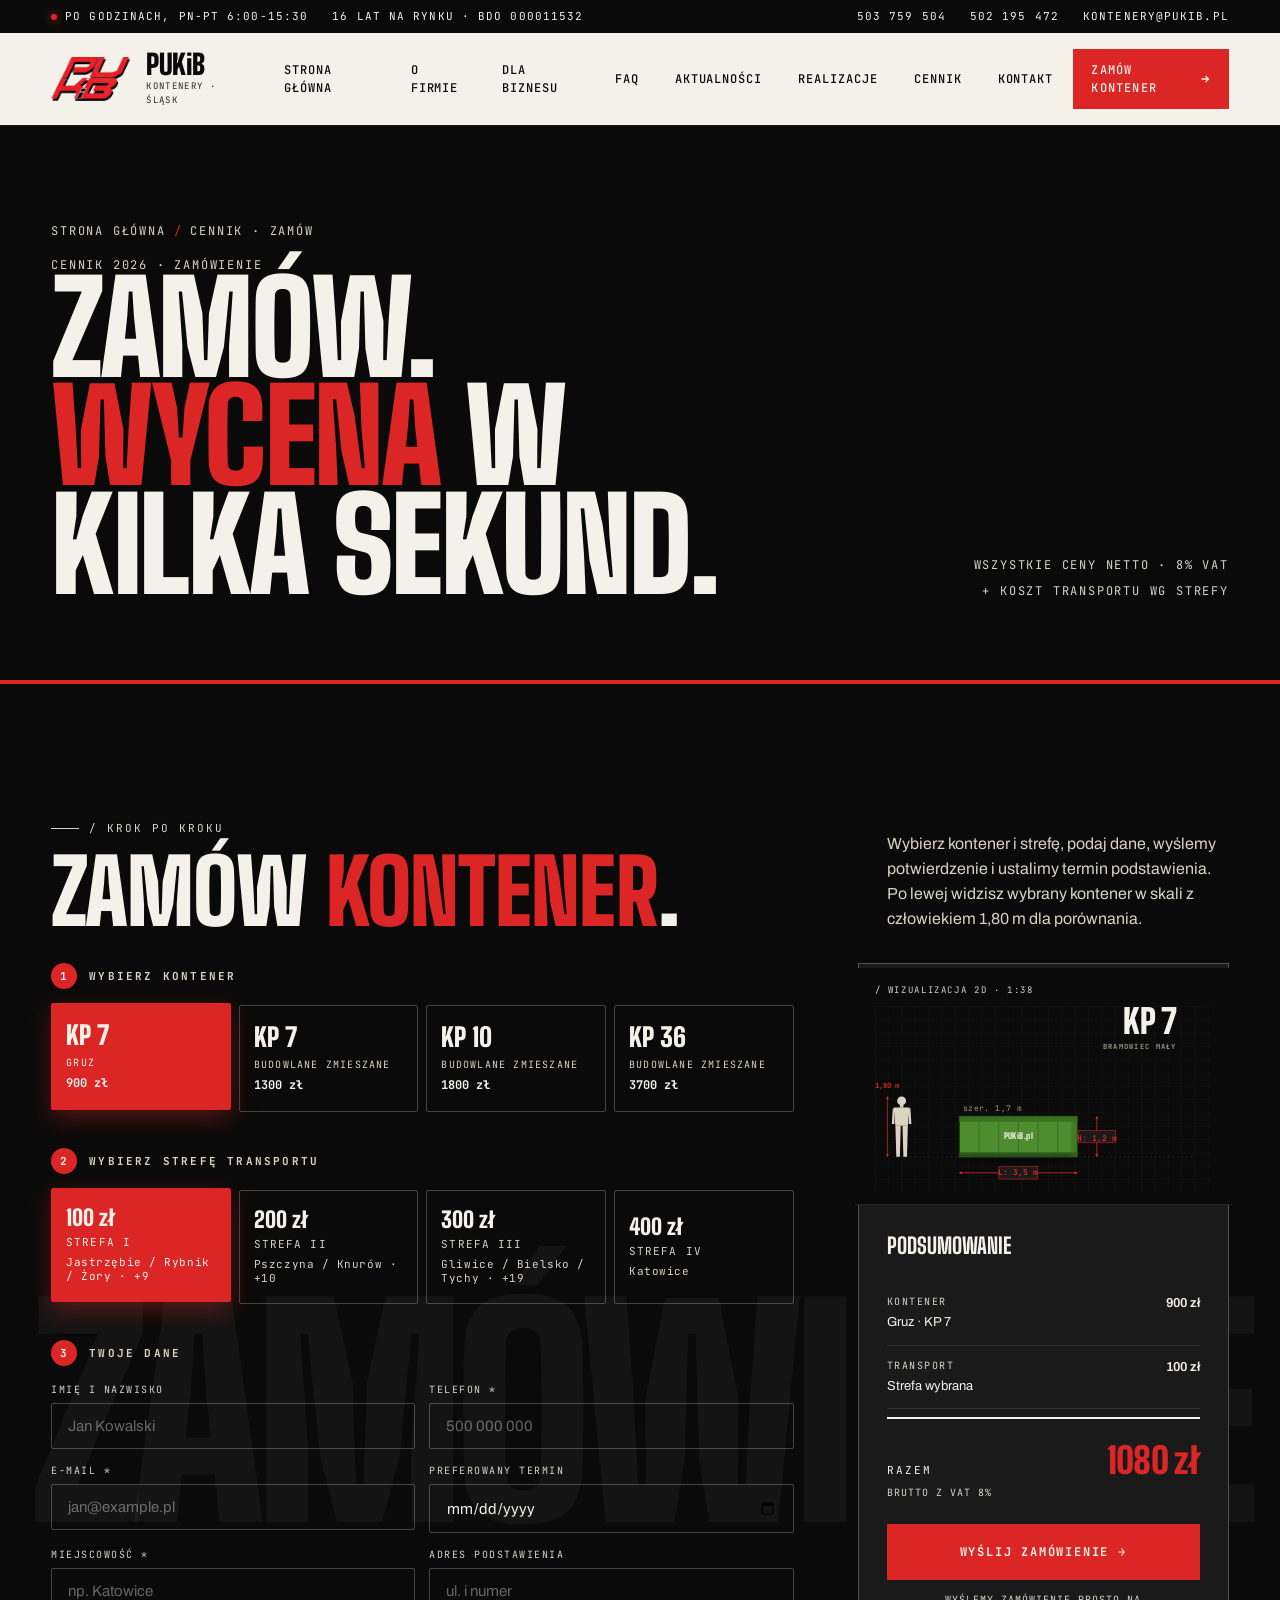
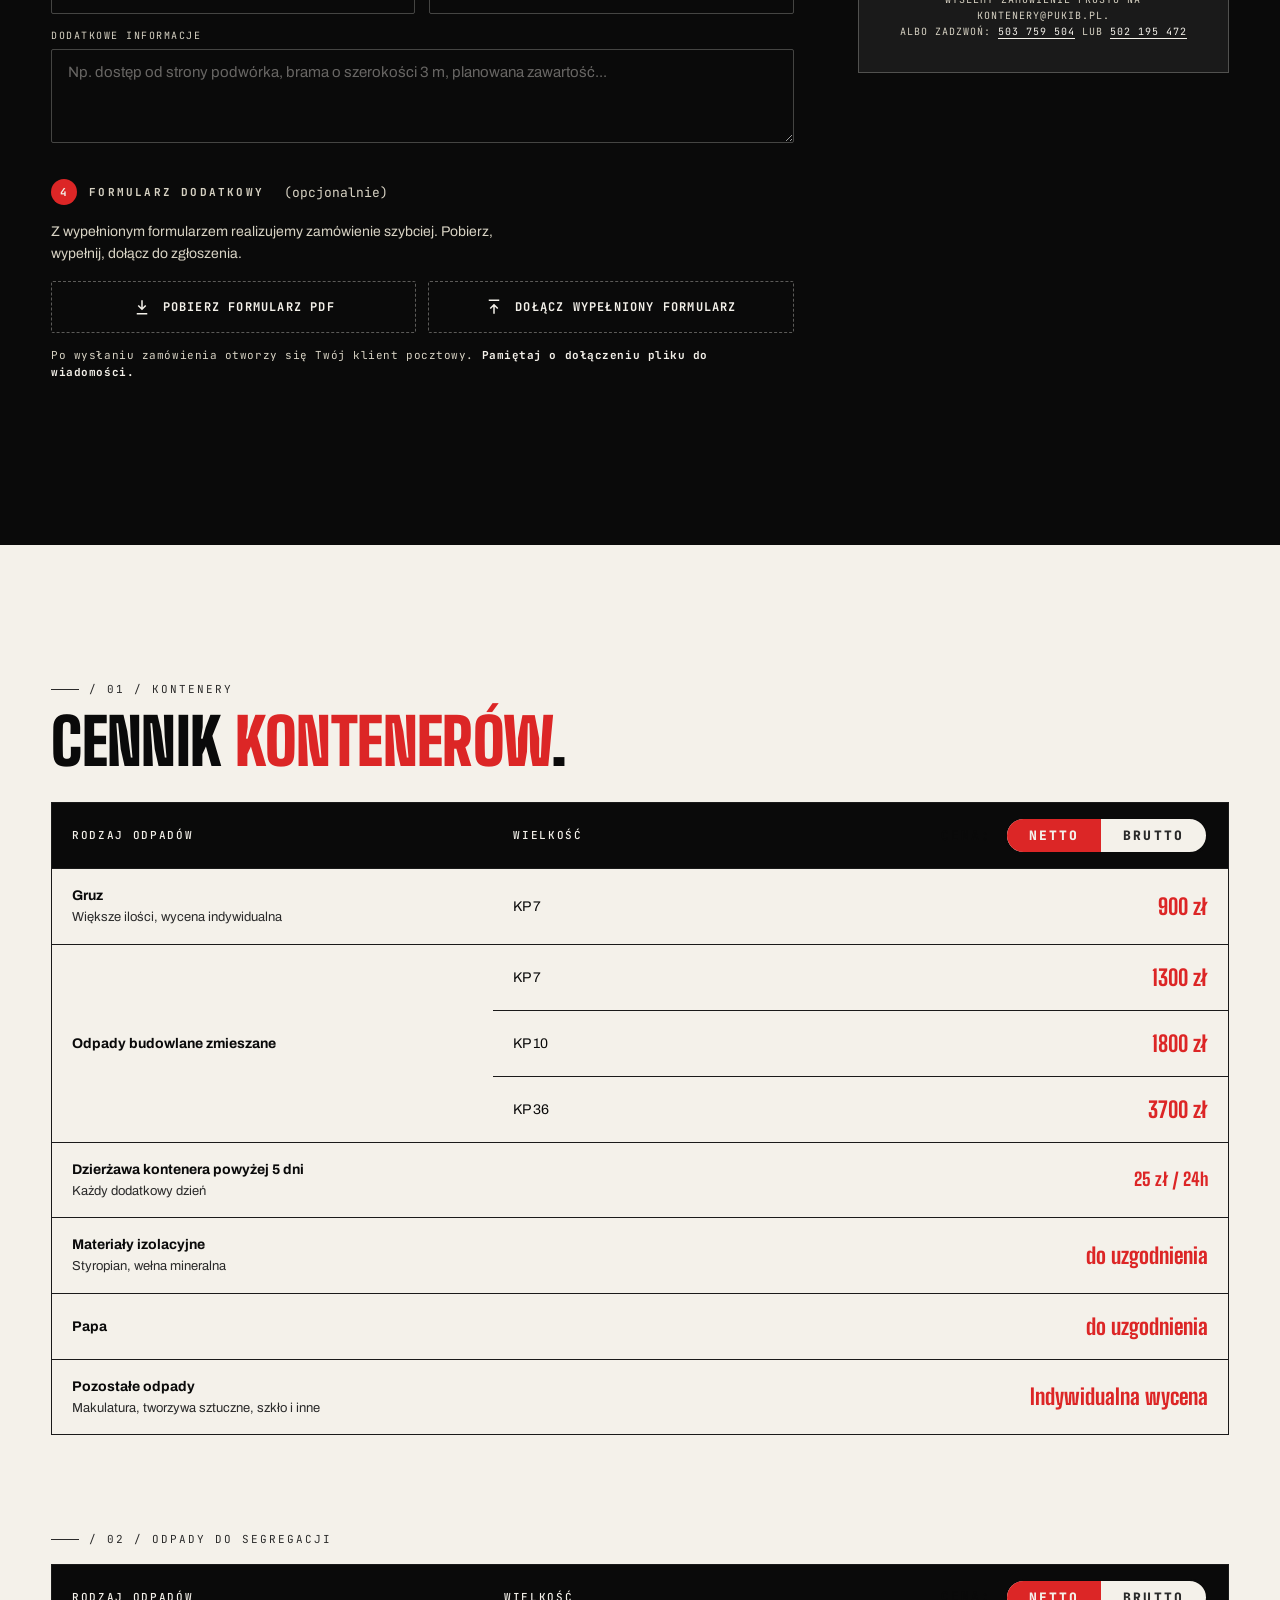
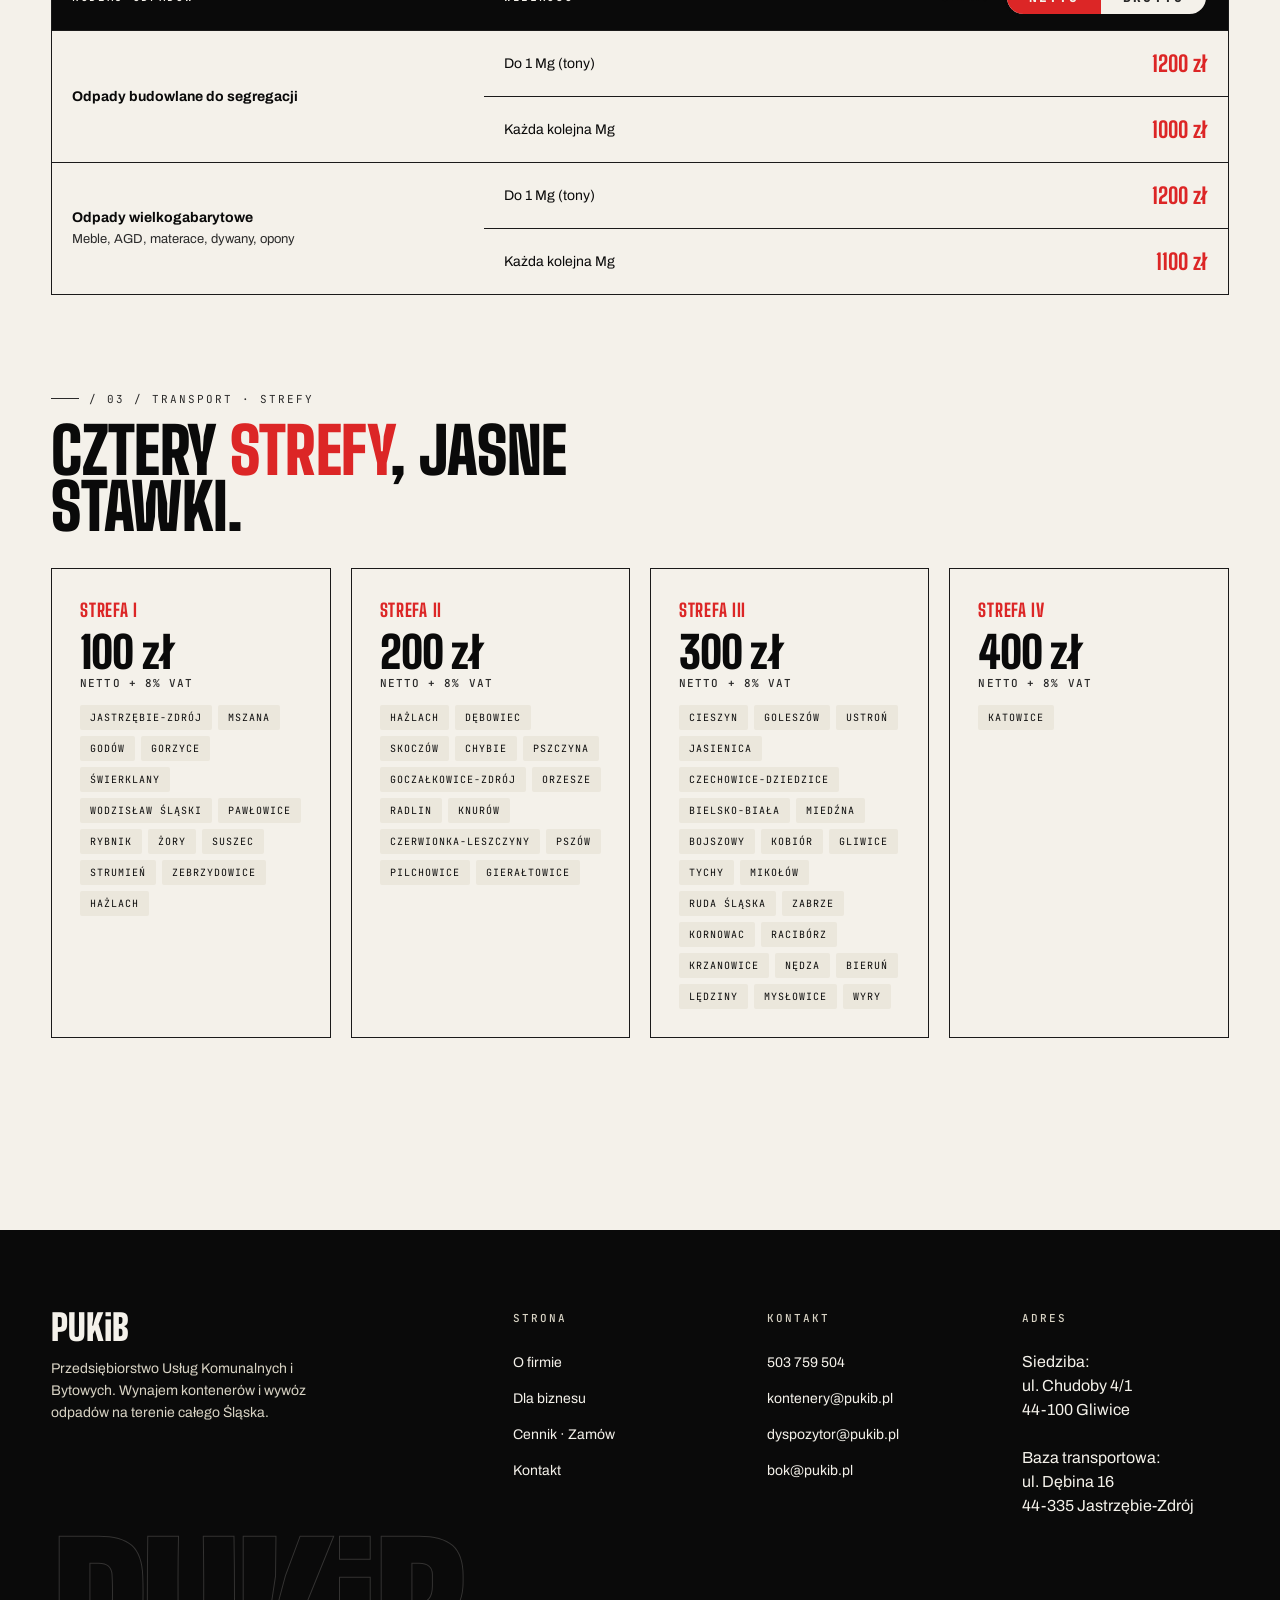
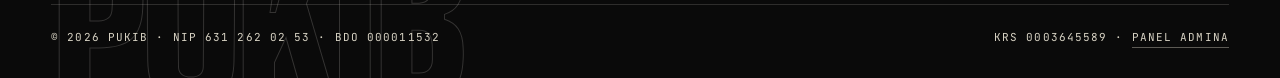
==== commit 2a9133f5: "to google icon ect" ====
--- a/cennik.html
+++ b/cennik.html
@@ -3,14 +3,52 @@
 <head>
   <meta charset="UTF-8">
   <meta name="viewport" content="width=device-width, initial-scale=1.0">
-  <title>Cennik · Zamów kontener, PUKiB</title>
-  <meta name="description" content="Aktualny cennik 2026 wynajmu kontenerów. Zamów online, wybierz rozmiar, strefę i podaj dane.">
+
+  <!-- Primary SEO -->
+  <title>Cennik kontenerów 2026, Zamów online, PUKiB Śląsk</title>
+  <meta name="description" content="Aktualny cennik wynajmu kontenerów KP 7, KP 10, KP 36 na rok 2026. Zamów kontener online, wybierz rozmiar, strefę dostawy i podaj dane. Cały Śląsk.">
+  <meta name="keywords" content="cennik kontenerów, cena wynajmu kontenera, KP 7, KP 10, KP 36, zamów kontener online, kontener gruz cena, PUKiB Śląsk">
+  <meta name="author" content="PUKiB Sp. z o.o.">
+  <meta name="robots" content="index, follow">
+  <meta name="language" content="Polish">
+  <link rel="canonical" href="https://pukib.pl/cennik.html">
+
+  <!-- Open Graph -->
+  <meta property="og:type" content="website">
+  <meta property="og:url" content="https://pukib.pl/cennik.html">
+  <meta property="og:site_name" content="PUKiB">
+  <meta property="og:title" content="Cennik kontenerów 2026, Zamów online, PUKiB Śląsk">
+  <meta property="og:description" content="Aktualny cennik wynajmu kontenerów na rok 2026. Zamów kontener online, cały Śląsk.">
+  <meta property="og:image" content="https://pukib.pl/assets/img/og-image.jpg">
+  <meta property="og:image:width" content="1200">
+  <meta property="og:image:height" content="630">
+  <meta property="og:locale" content="pl_PL">
+
+  <!-- Twitter -->
+  <meta name="twitter:card" content="summary_large_image">
+  <meta name="twitter:title" content="Cennik kontenerów 2026, PUKiB Śląsk">
+  <meta name="twitter:description" content="Aktualny cennik wynajmu kontenerów na rok 2026. Zamów online.">
+  <meta name="twitter:image" content="https://pukib.pl/assets/img/og-image.jpg">
+
+  <!-- Theme color -->
+  <meta name="theme-color" content="#c0392b">
+
+  <!-- Favicons -->
+  <link rel="icon" type="image/x-icon" href="/favicon.ico">
+  <link rel="icon" type="image/png" sizes="16x16" href="/assets/img/favicon-16x16.png">
+  <link rel="icon" type="image/png" sizes="32x32" href="/assets/img/favicon-32x32.png">
+  <link rel="icon" type="image/png" sizes="48x48" href="/assets/img/favicon-48x48.png">
+  <link rel="apple-touch-icon" sizes="180x180" href="/assets/img/apple-touch-icon.png">
+  <link rel="manifest" href="/site.webmanifest">
+
+  <!-- Fonts preconnect -->
   <link rel="preconnect" href="https://fonts.googleapis.com">
   <link rel="preconnect" href="https://fonts.gstatic.com" crossorigin>
+
+  <!-- Stylesheets -->
   <link rel="stylesheet" href="css/style.css">
   <link rel="stylesheet" href="css/pages.css">
   <link rel="stylesheet" href="css/admin.css">
-  <link rel="icon" type="image/png" href="assets/img/logo.png">
 </head>
 <body>
 
--- a/css/admin.css
+++ b/css/admin.css
@@ -461,47 +461,72 @@
 }
 
 /* =========================================================
-   Klikalny nagłówek "Cena netto / brutto" w tabeli cennika
+   Segmented switch "Cena: netto / brutto" w nagłówku tabeli
    ========================================================= */
 
-[data-pukib-price-header] {
+.pricing-table th[data-pukib-price-header] {
+  text-align: right;
+  vertical-align: middle;
+  padding-top: 14px;
+  padding-bottom: 14px;
+  text-transform: none;
+  letter-spacing: 0;
+  font-size: inherit;
+  color: inherit;
+  white-space: nowrap;
+}
+
+.price-header-label {
+  font-family: var(--font-mono);
+  font-size: 13px;
+  font-weight: 700;
+  letter-spacing: 0.16em;
+  text-transform: uppercase;
+  color: var(--ink);
+  margin-right: 14px;
+  vertical-align: middle;
+}
+
+.price-mode-switch {
+  display: inline-flex;
+  align-items: stretch;
+  border: 2px solid var(--ink);
+  border-radius: 999px;
+  overflow: hidden;
+  vertical-align: middle;
+  background: var(--paper);
+  box-shadow: 0 2px 0 var(--ink);
+}
+
+.price-mode-switch button {
+  background: transparent;
+  border: none;
+  font-family: var(--font-mono);
+  font-size: 13px;
+  font-weight: 800;
+  letter-spacing: 0.16em;
+  text-transform: uppercase;
+  color: var(--ink-3);
+  padding: 10px 22px;
   cursor: pointer;
-  user-select: none;
+  transition: background 0.18s, color 0.18s;
+  line-height: 1;
   position: relative;
-  transition: color 0.2s;
-  outline: none;
-}
-
-[data-pukib-price-header]:hover,
-[data-pukib-price-header]:focus-visible {
-  color: var(--red) !important;
-}
-
-[data-pukib-price-header]:focus-visible {
-  text-decoration: underline;
-  text-underline-offset: 4px;
-}
-
-.price-header-mode {
-  font-size: 0.85em;
-  opacity: 0.55;
-  margin-left: 4px;
-  letter-spacing: 0.12em;
-}
-
-.price-header-swap {
-  display: inline-block;
-  margin-left: 8px;
-  font-size: 1.1em;
-  font-weight: 400;
-  letter-spacing: 0;
-  color: var(--red);
-  opacity: 0.7;
-  transform: translateY(1px);
-  transition: opacity 0.2s, transform 0.25s;
-}
-
-[data-pukib-price-header]:hover .price-header-swap {
-  opacity: 1;
-  transform: translateY(1px) rotate(180deg);
-}
+}
+
+.price-mode-switch button:hover:not(.active) {
+  color: var(--ink);
+  background: rgba(0, 0, 0, 0.05);
+}
+
+.price-mode-switch button.active {
+  background: var(--red);
+  color: var(--paper);
+  cursor: default;
+}
+
+/* Responsywnie: na wąskim ekranie zmniejsz, ale nadal czytelnie */
+@media (max-width: 700px) {
+  .price-header-label { font-size: 11px; margin-right: 8px; }
+  .price-mode-switch button { padding: 8px 14px; font-size: 11px; letter-spacing: 0.12em; }
+}
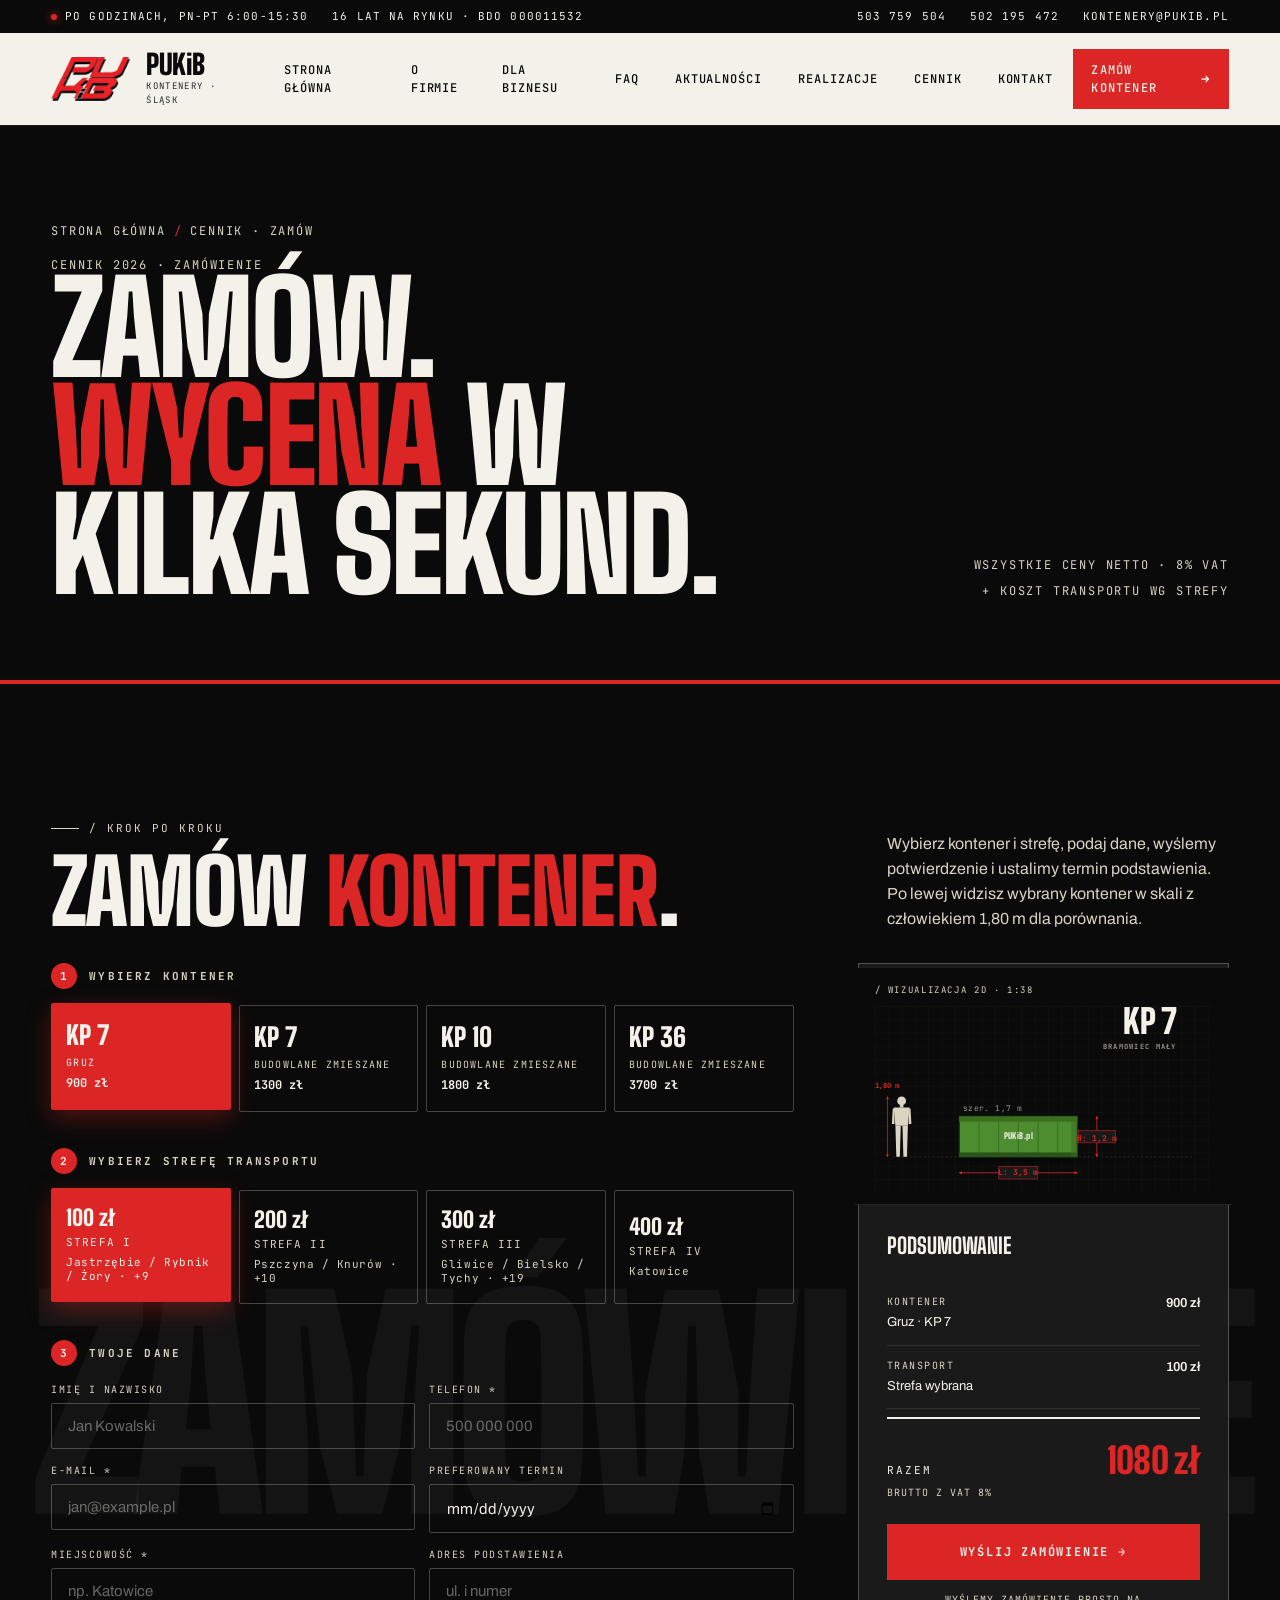
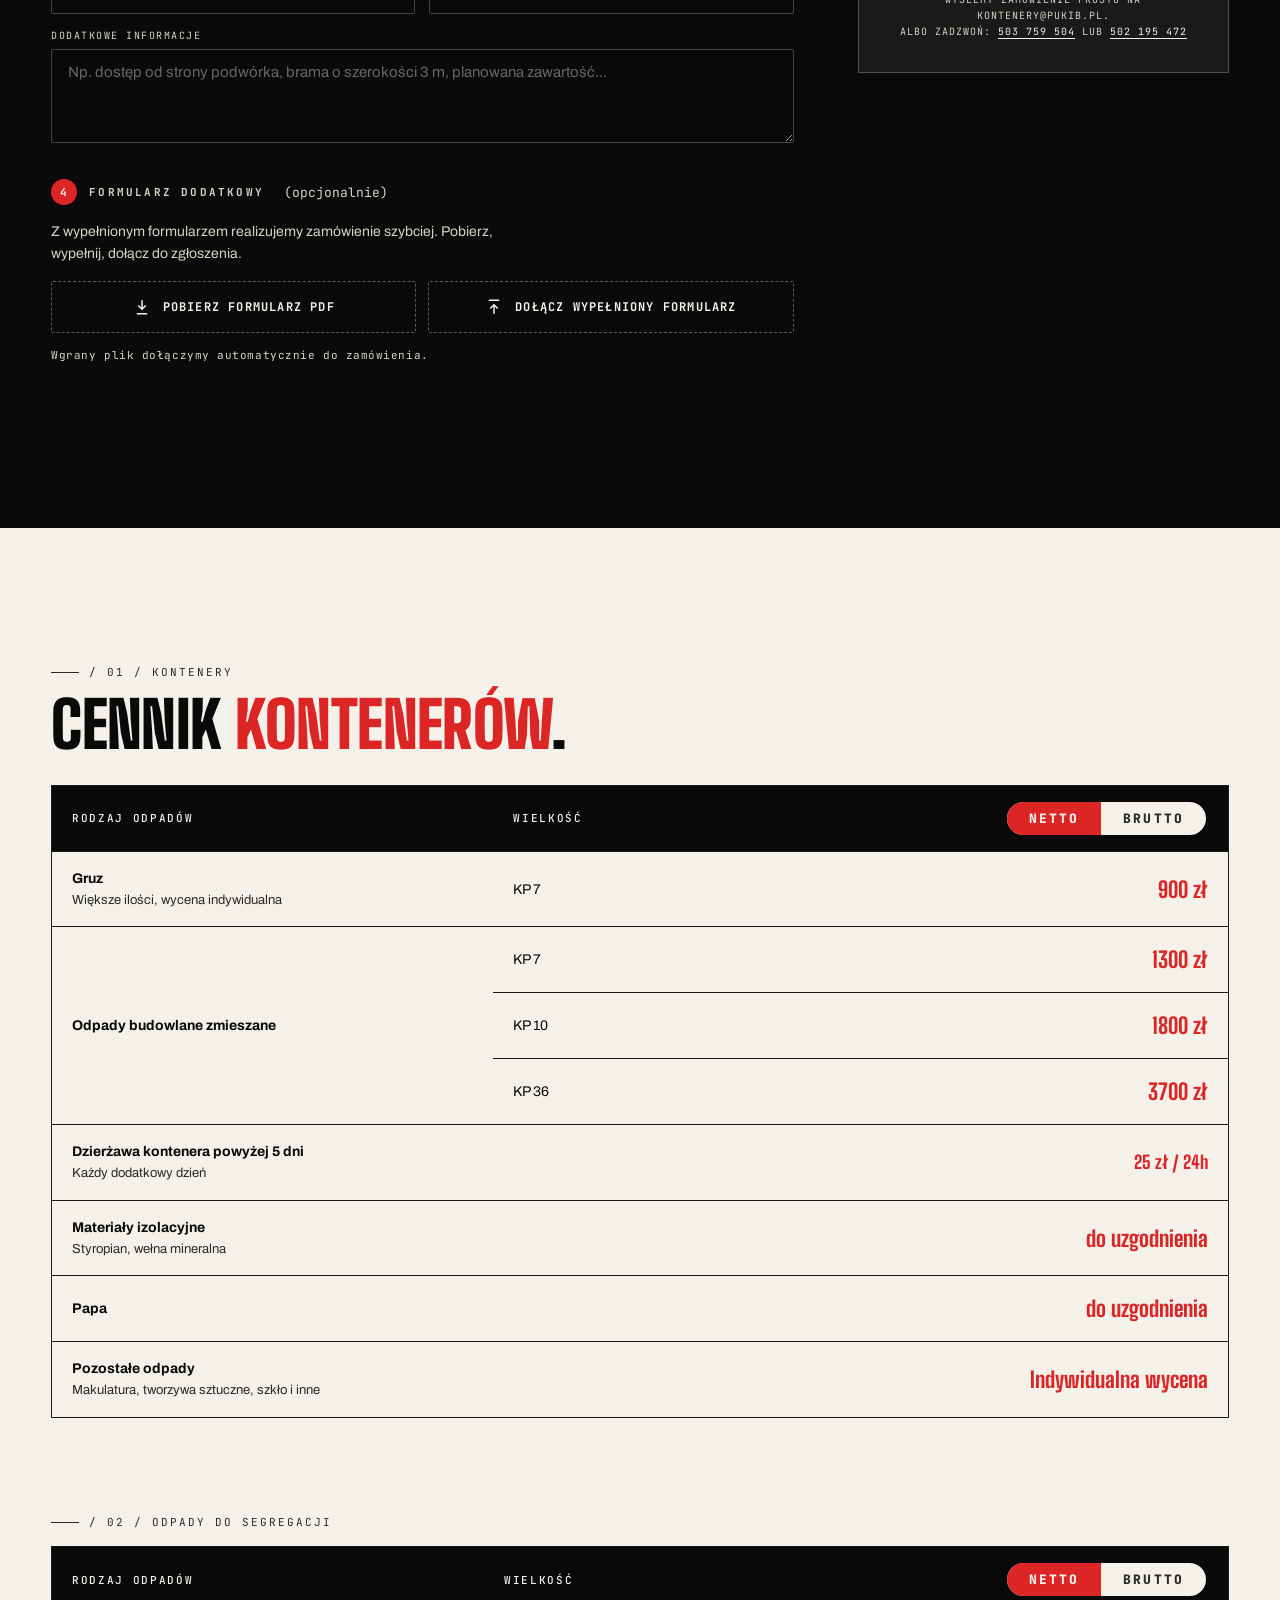
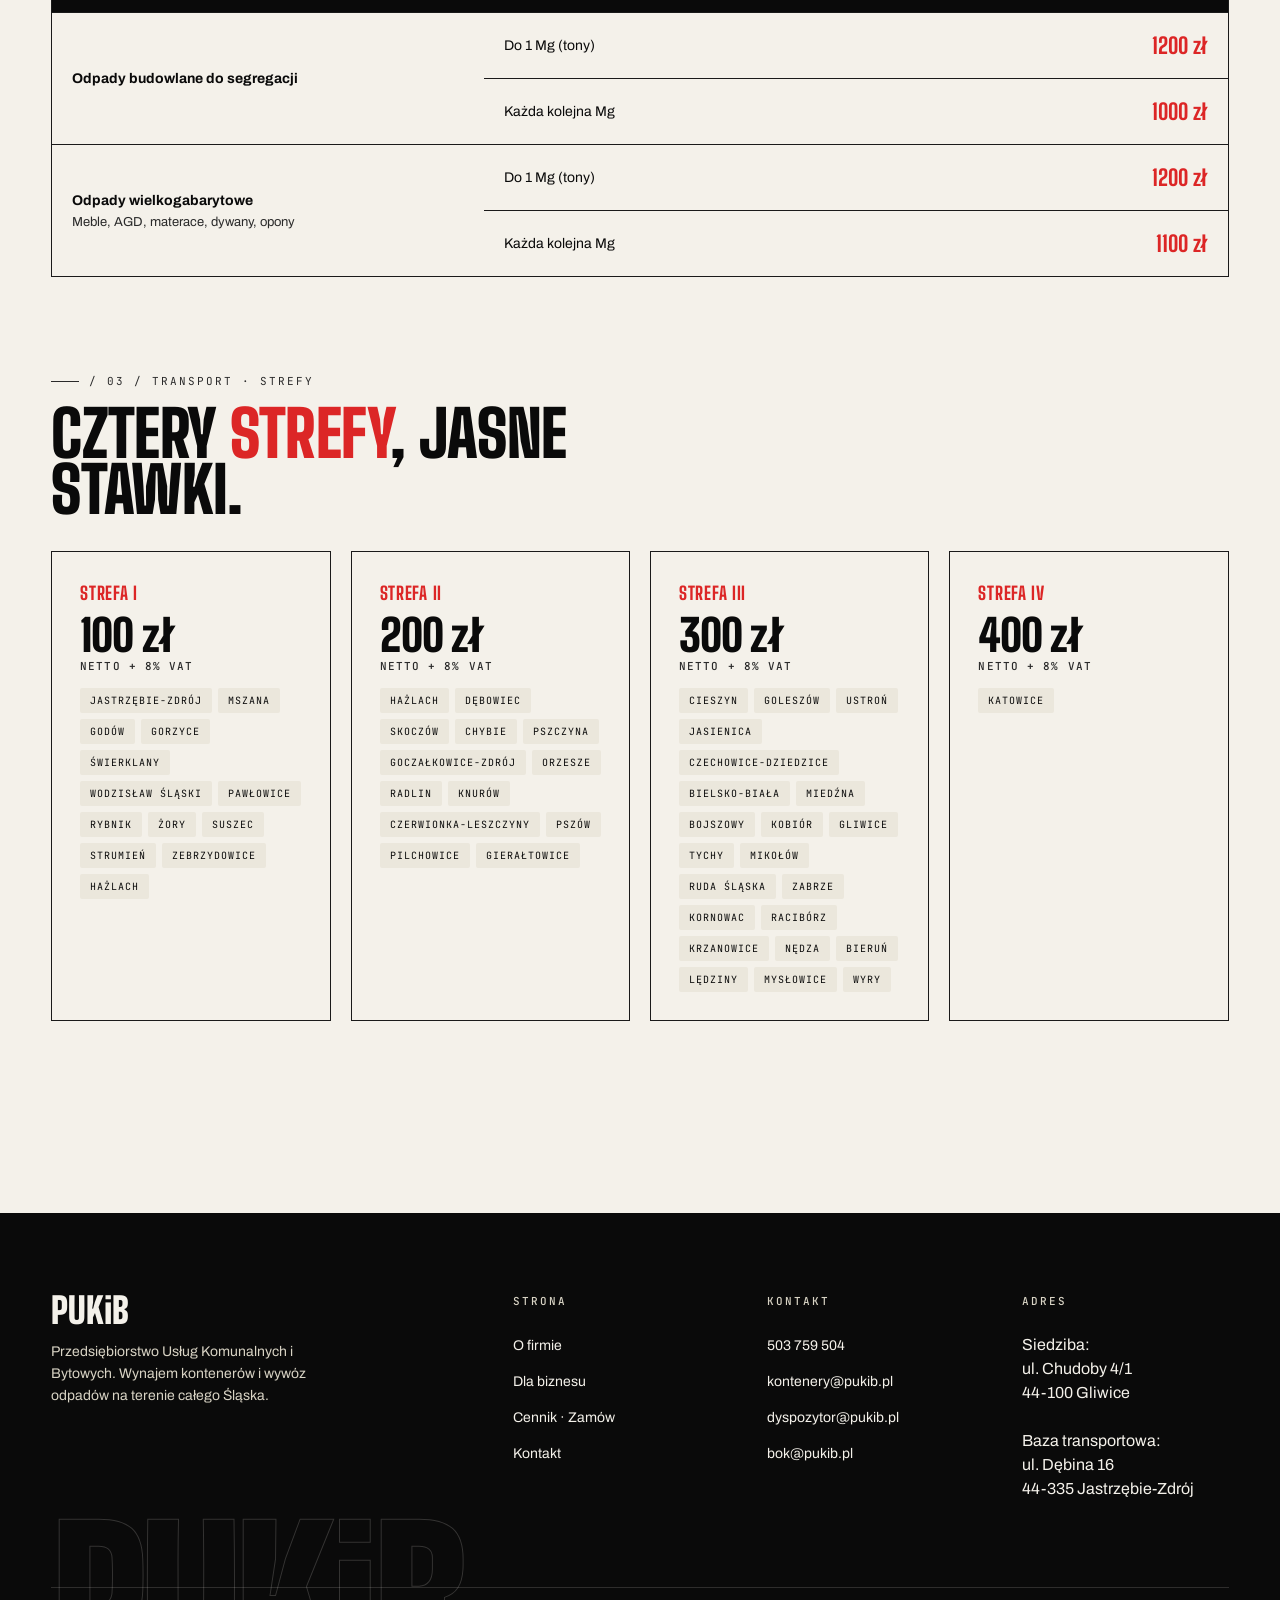
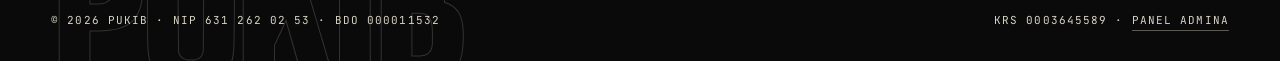
==== commit 25ce6224: "Update cennik.html" ====
--- a/cennik.html
+++ b/cennik.html
@@ -229,7 +229,7 @@
                 <input id="f-form-file" name="formfile" type="file" accept=".pdf,.doc,.docx,.jpg,.jpeg,.png" data-form-file>
               </label>
             </div>
-            <p class="form-upload-hint">Po wysłaniu zamówienia otworzy się Twój klient pocztowy. <strong>Pamiętaj o dołączeniu pliku do wiadomości.</strong></p>
+            <p class="form-upload-hint">Wgrany plik dołączymy automatycznie do zamówienia.</p>
           </div>
         </div>
 
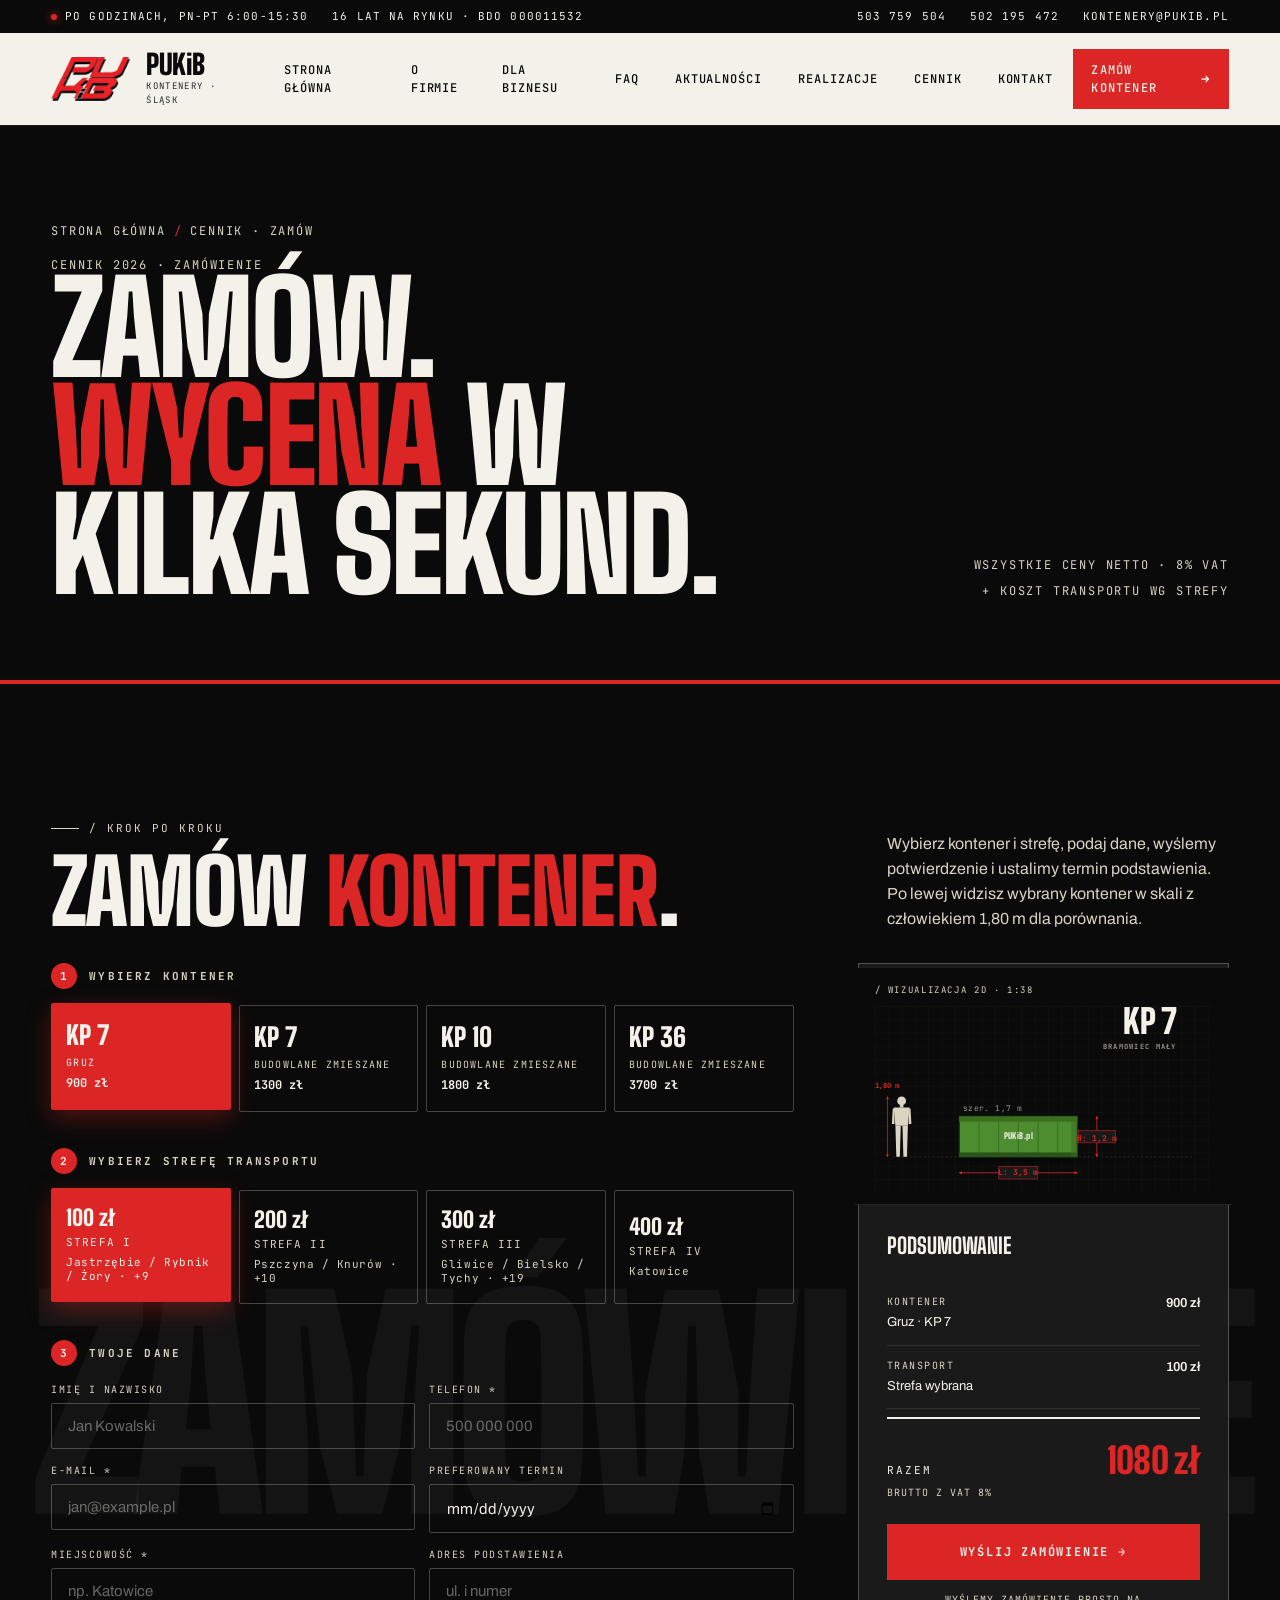
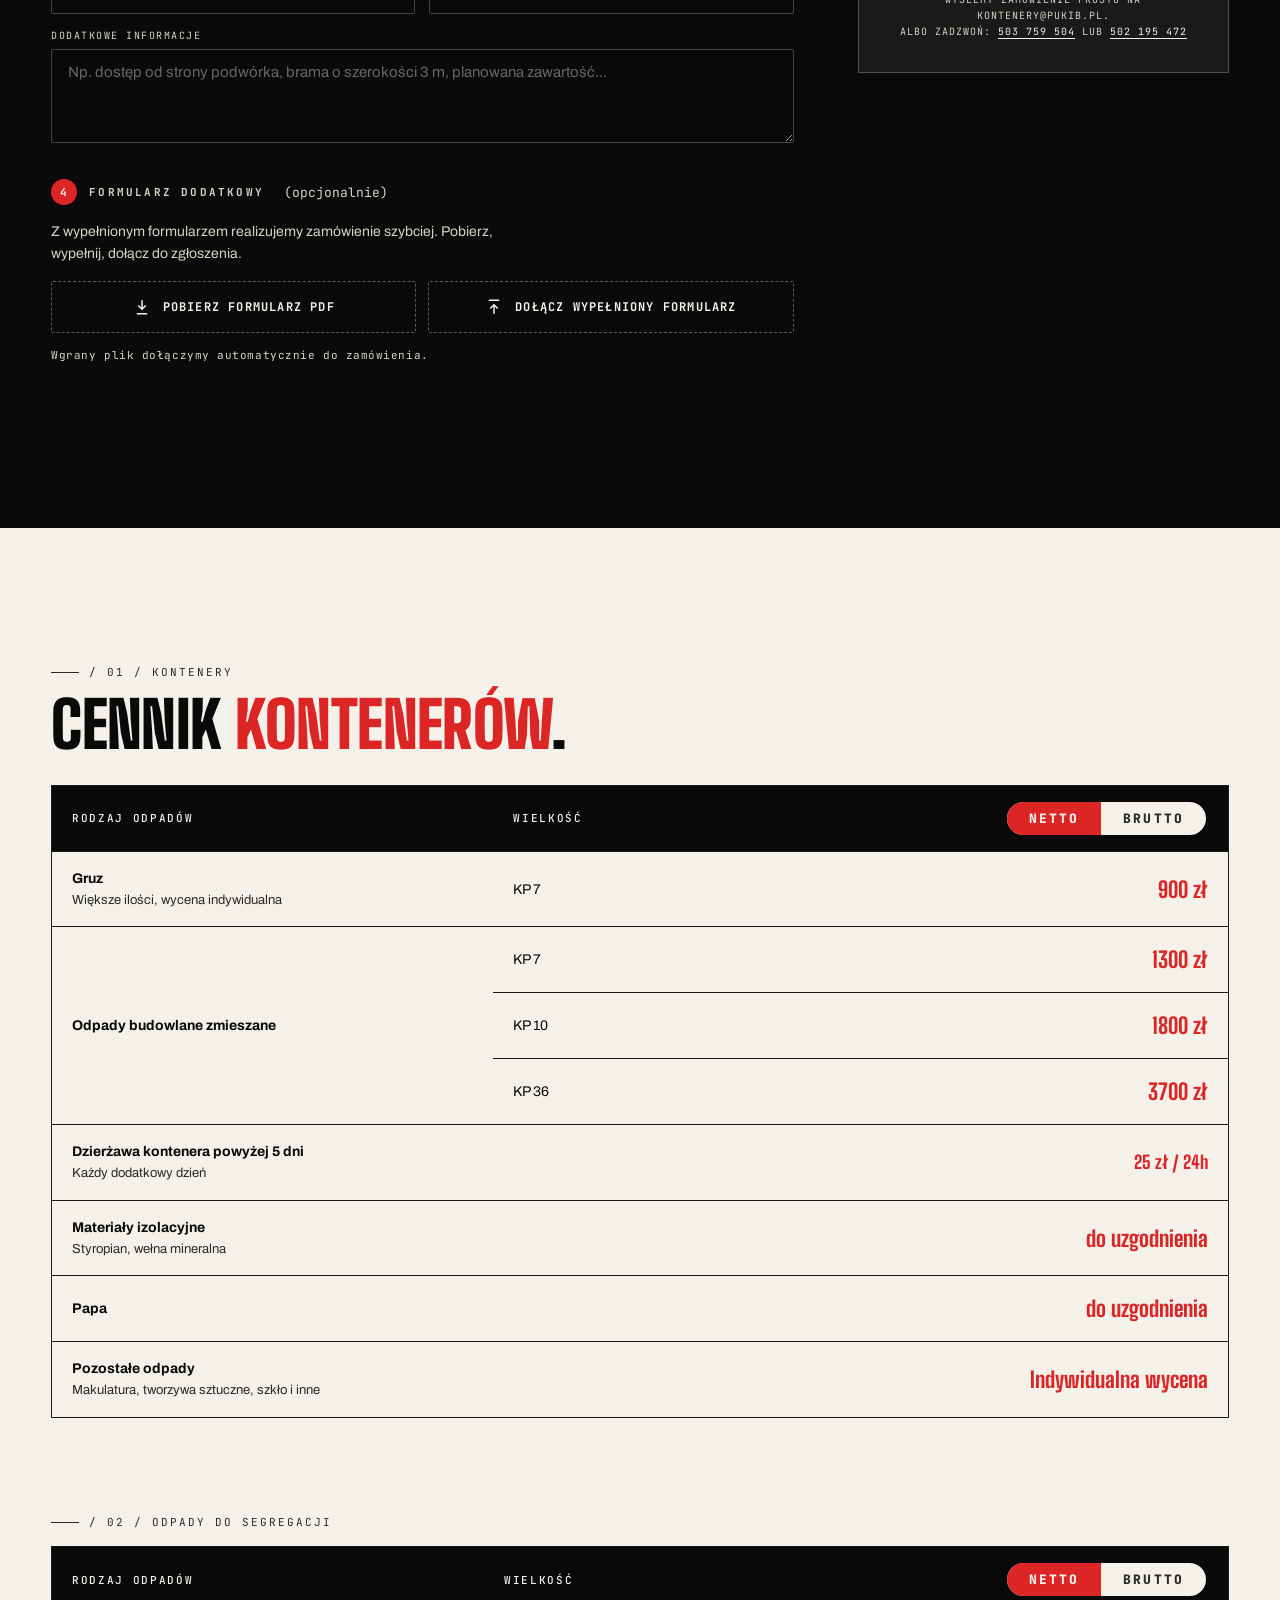
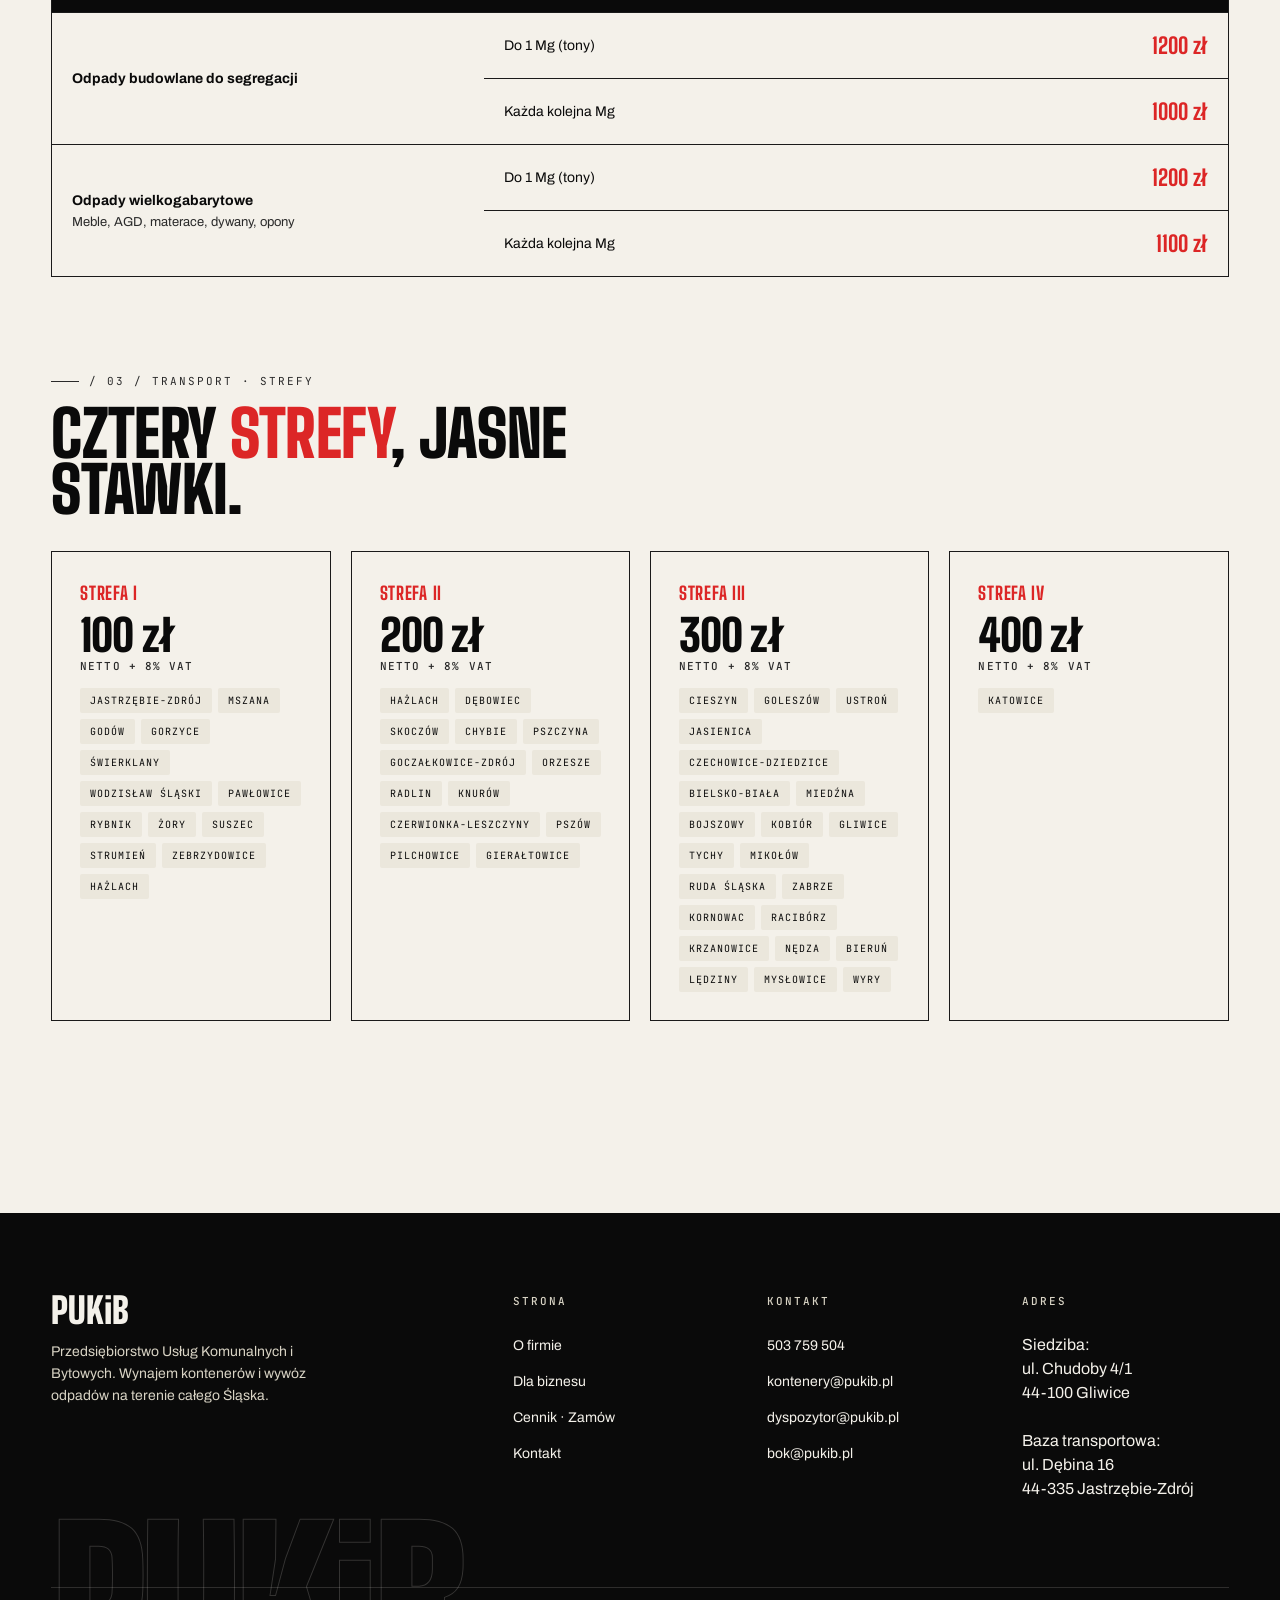
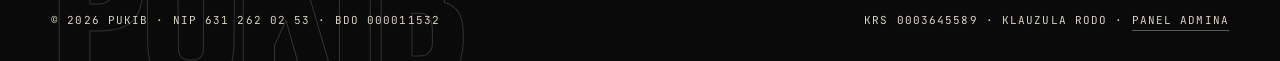
==== commit 340d73a2: "rodo draft" ====
--- a/cennik.html
+++ b/cennik.html
@@ -550,7 +550,7 @@
       <div class="footer-mega" aria-hidden="true">PUKiB</div>
       <div class="footer-bottom">
         <span>© <span id="year">2026</span> PUKiB · NIP 631 262 02 53 · BDO 000011532</span>
-        <span>KRS 0003645589 · <button type="button" class="admin-trigger" data-admin-trigger>Panel admina</button></span>
+        <span>KRS 0003645589 · <a href="rodo.html">Klauzula RODO</a> · <button type="button" class="admin-trigger" data-admin-trigger>Panel admina</button></span>
       </div>
     </div>
   </footer>
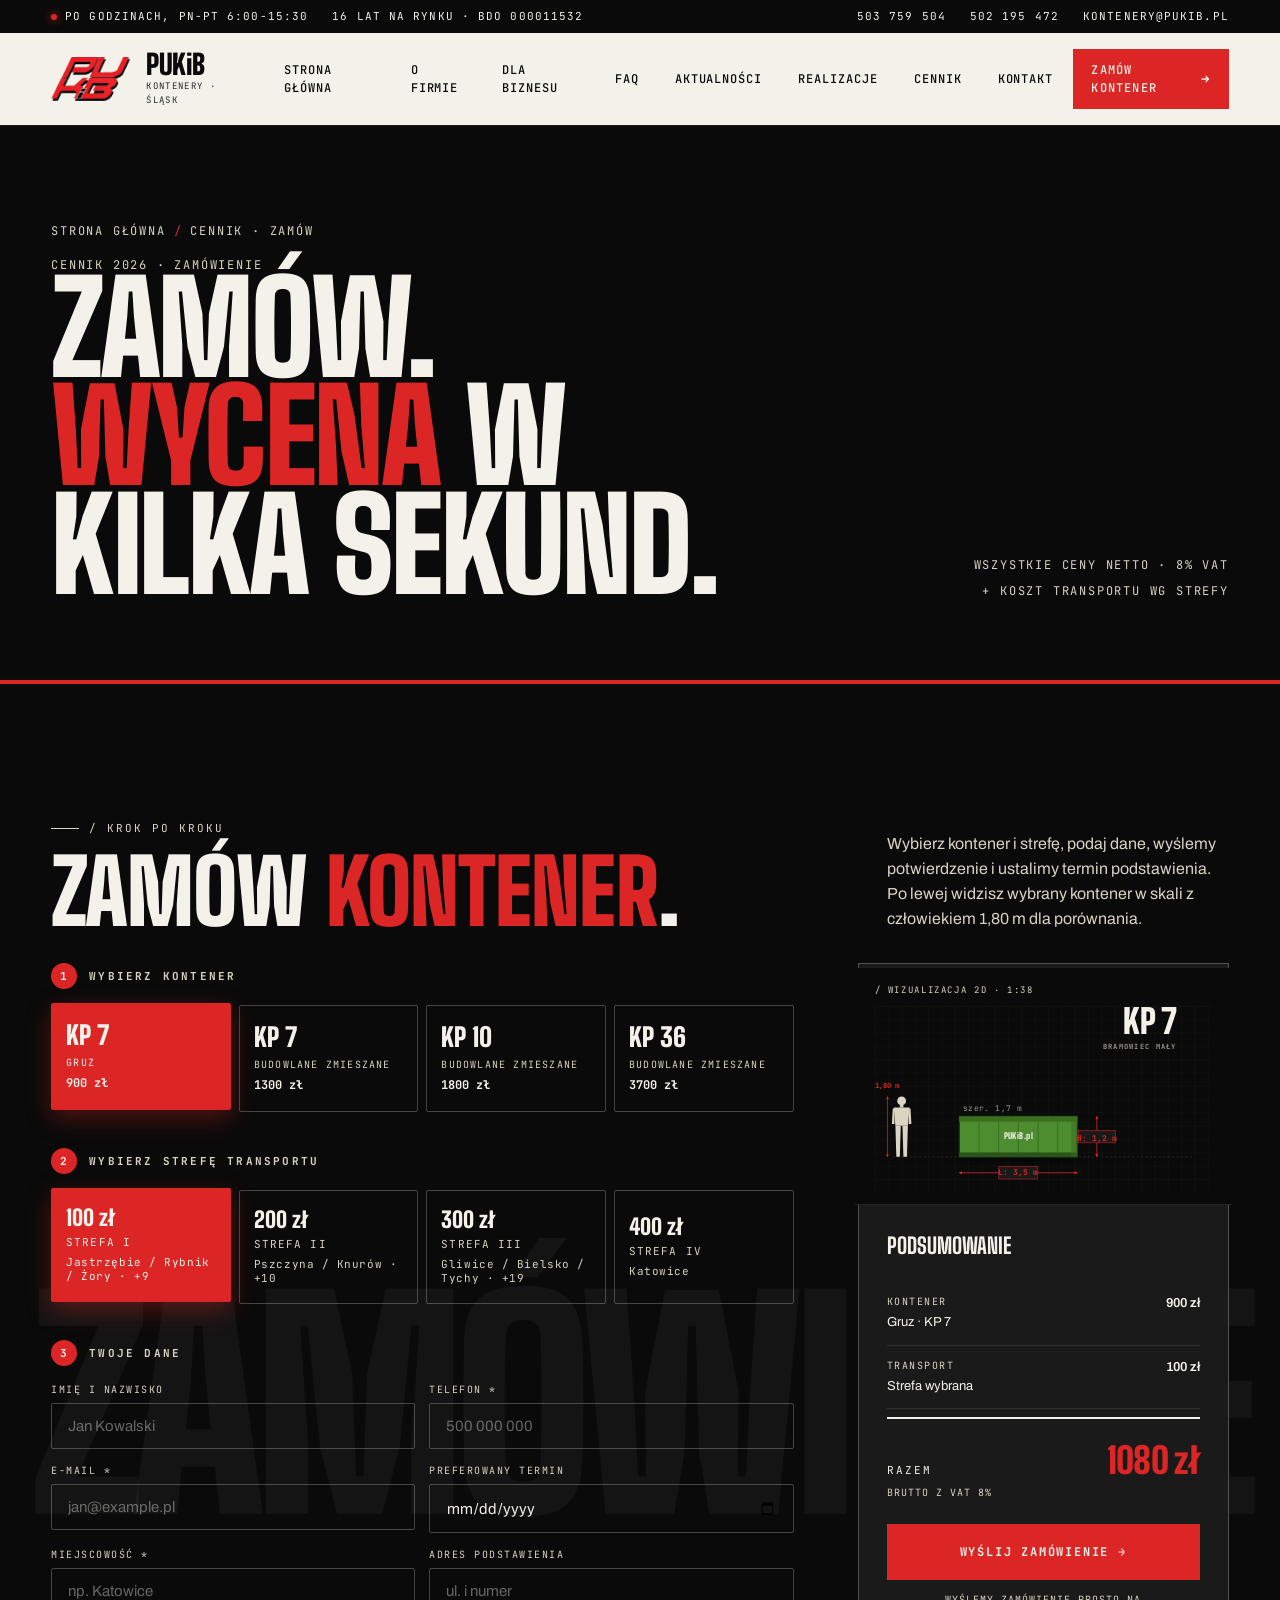
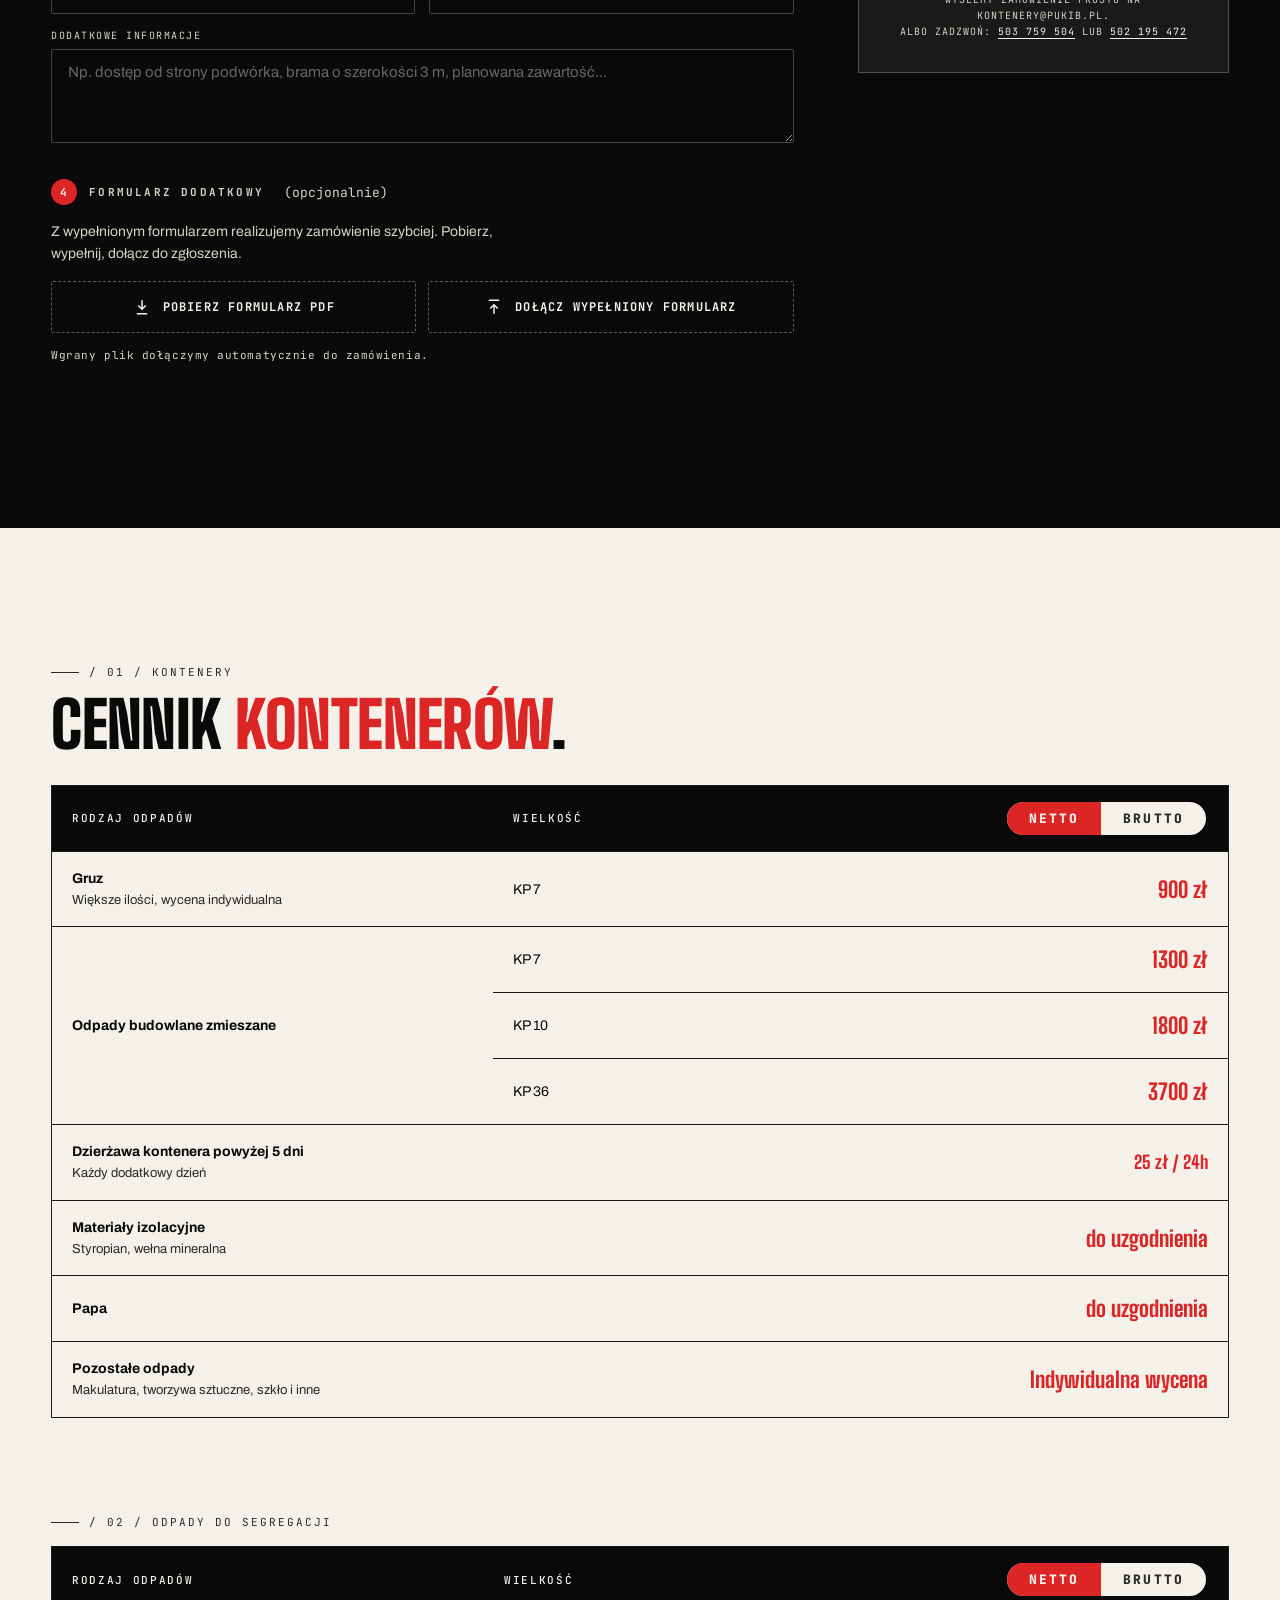
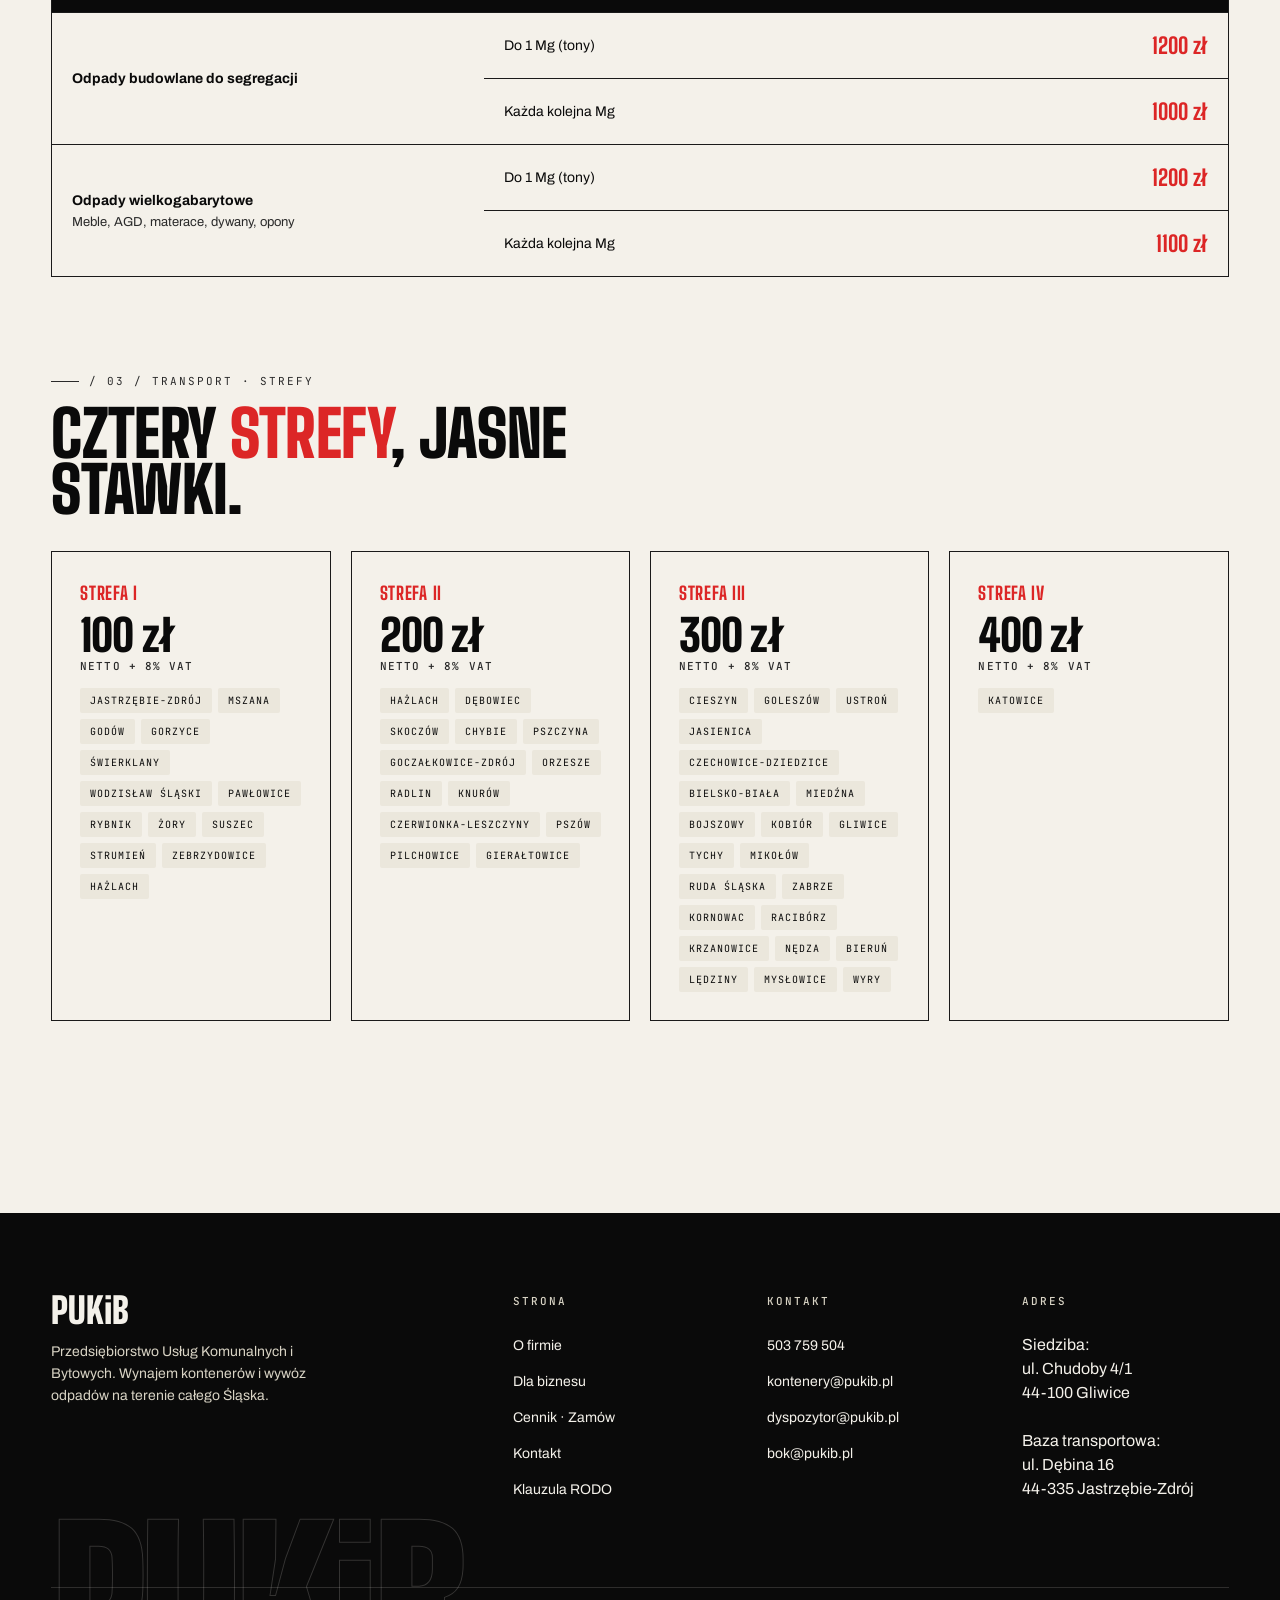
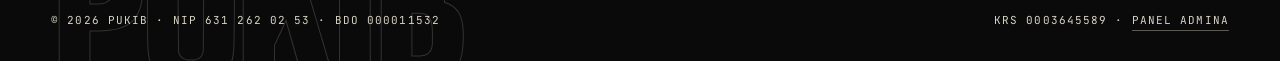
==== commit 9affea63: "rodo better draft" ====
--- a/cennik.html
+++ b/cennik.html
@@ -528,6 +528,7 @@
             <li><a href="index.html#biznes">Dla biznesu</a></li>
             <li><a href="cennik.html">Cennik · Zamów</a></li>
             <li><a href="index.html#kontakt">Kontakt</a></li>
+            <li><a href="rodo.html">Klauzula RODO</a></li>
           </ul>
         </div>
         <div class="footer-col">
@@ -550,7 +551,7 @@
       <div class="footer-mega" aria-hidden="true">PUKiB</div>
       <div class="footer-bottom">
         <span>© <span id="year">2026</span> PUKiB · NIP 631 262 02 53 · BDO 000011532</span>
-        <span>KRS 0003645589 · <a href="rodo.html">Klauzula RODO</a> · <button type="button" class="admin-trigger" data-admin-trigger>Panel admina</button></span>
+        <span>KRS 0003645589 · <button type="button" class="admin-trigger" data-admin-trigger>Panel admina</button></span>
       </div>
     </div>
   </footer>
